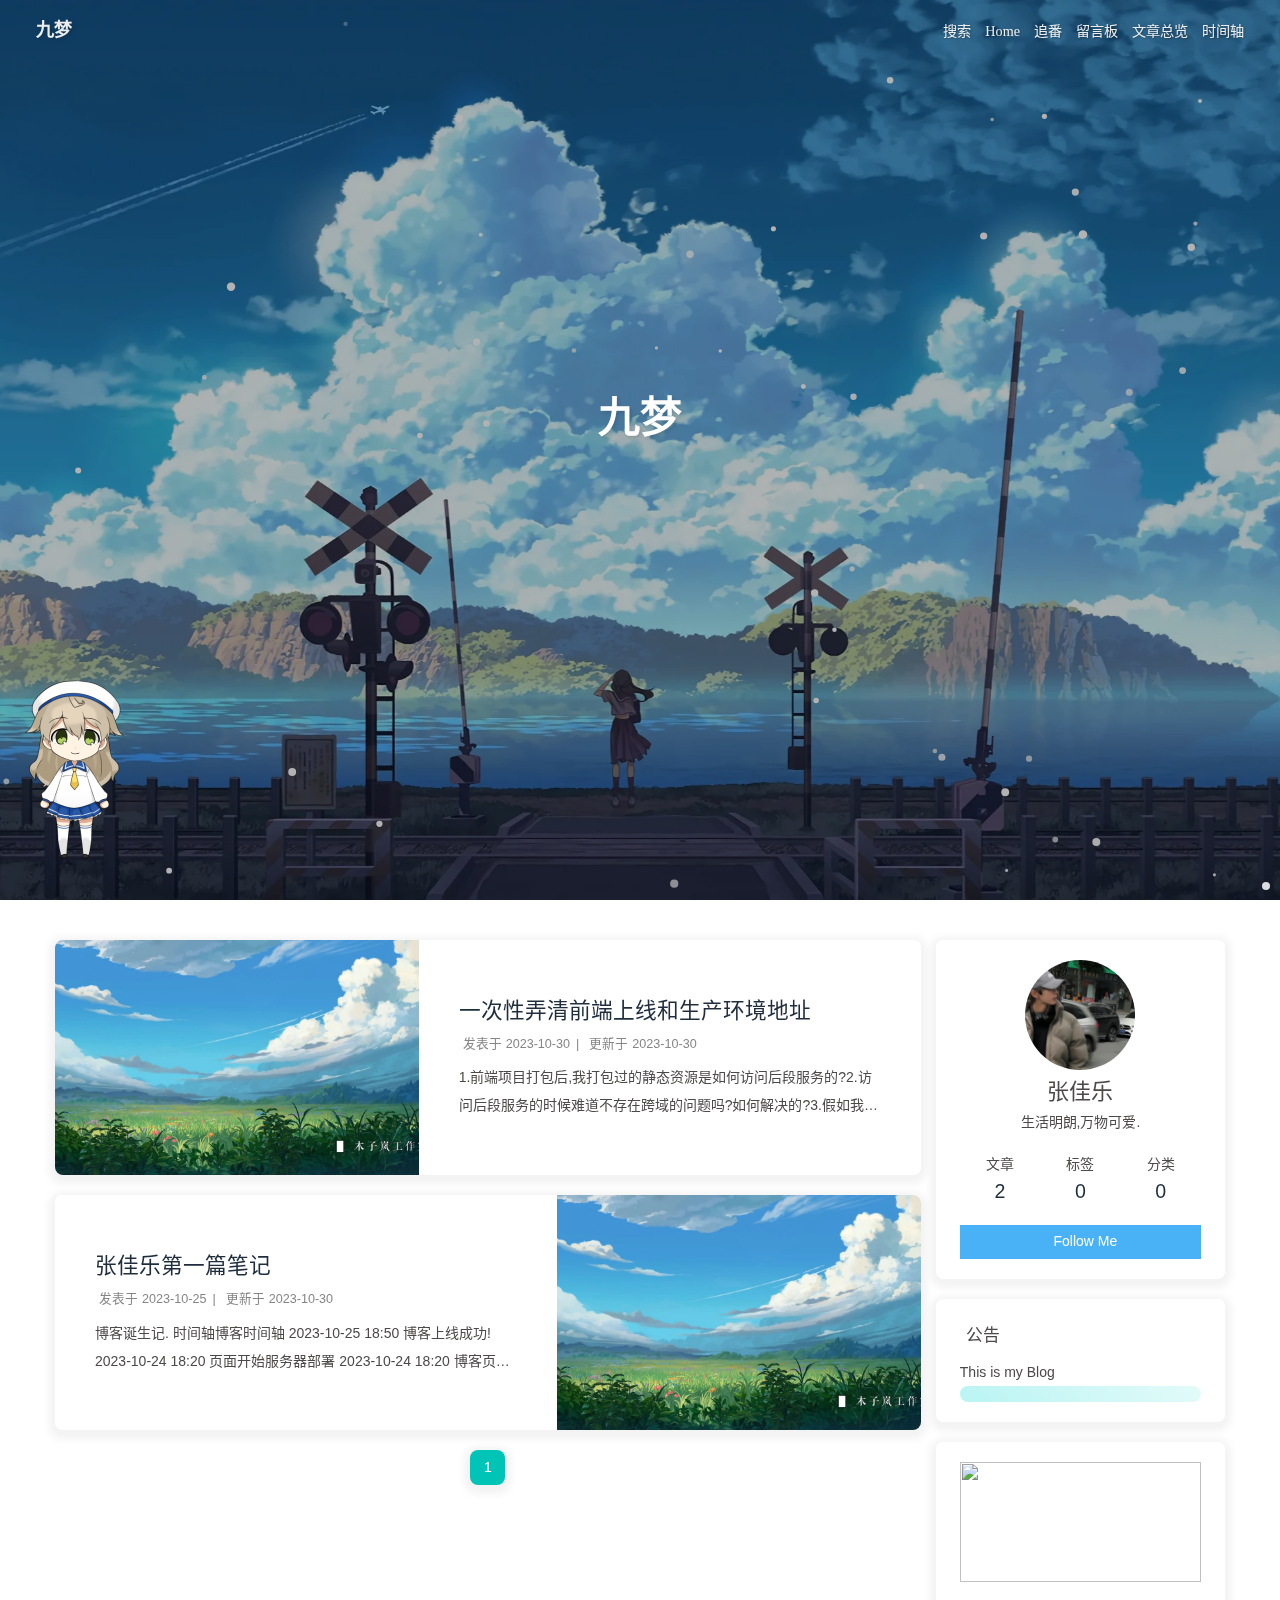
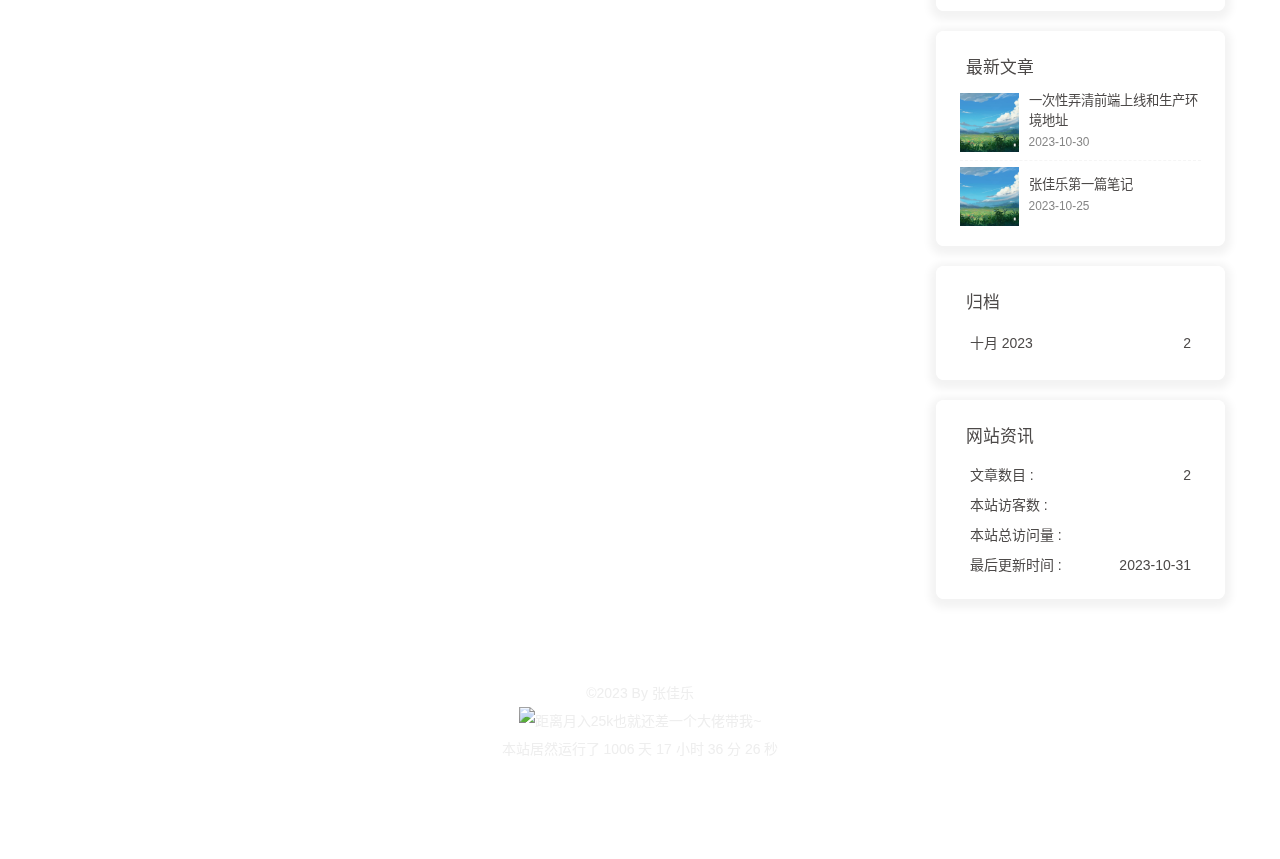
==== index.html @ e3067794 "Site updated: 2023-10-31 16:36:00" ====
<!DOCTYPE html><html lang="zh-CN" data-theme="light"><head><meta charset="UTF-8"><meta http-equiv="X-UA-Compatible" content="IE=edge"><meta name="viewport" content="width=device-width, initial-scale=1.0,viewport-fit=cover"><title>九梦 - 生活明朗 万物可爱</title><meta name="author" content="张佳乐,anzhiy-c@qq.com"><meta name="copyright" content="张佳乐"><meta name="format-detection" content="telephone=no"><meta name="theme-color" content="#ffffff"><meta name="description" content="生活明朗,万物可爱.">
<meta property="og:type" content="website">
<meta property="og:title" content="九梦">
<meta property="og:url" content="https://gitee.com/zhangjiale20/zhangjiale/index.html">
<meta property="og:site_name" content="九梦">
<meta property="og:description" content="生活明朗,万物可爱.">
<meta property="og:locale" content="zh_CN">
<meta property="og:image" content="https://gitee.com/zhangjiale20/zhangjiale/img/logo.jpg">
<meta property="article:author" content="张佳乐">
<meta property="article:tag" content="九梦,九梦的博客,博客,九梦博客,张佳乐,Blog,anzhiyu,九梦&#96;Blog,hexo,ANZHIYU, HEXO anzhiyu,Blog,anzhiyu&#96;Blog,💖,九,九梦,梦,In九梦,Go九梦,anzhiy">
<meta name="twitter:card" content="summary">
<meta name="twitter:image" content="https://gitee.com/zhangjiale20/zhangjiale/img/logo.jpg"><link rel="shortcut icon" href="/img/favicon.png"><link rel="canonical" href="https://gitee.com/zhangjiale20/zhangjiale/index.html"><link rel="preconnect" href="//cdn.jsdelivr.net"/><link rel="preconnect" href="//busuanzi.ibruce.info"/><link rel="stylesheet" href="/css/index.css"><link rel="stylesheet" href="https://cdn.jsdelivr.net/npm/@fortawesome/fontawesome-free/css/all.min.css" media="print" onload="this.media='all'"><link rel="stylesheet" href="https://cdn.jsdelivr.net/npm/@fancyapps/ui/dist/fancybox/fancybox.min.css" media="print" onload="this.media='all'"><script>const GLOBAL_CONFIG = {
  root: '/',
  algolia: undefined,
  localSearch: {"path":"/search.xml","preload":false,"top_n_per_article":1,"unescape":false,"languages":{"hits_empty":"找不到您查询的内容：${query}","hits_stats":"共找到 ${hits} 篇文章"}},
  translate: undefined,
  noticeOutdate: undefined,
  highlight: {"plugin":"highlighjs","highlightCopy":true,"highlightLang":true,"highlightHeightLimit":false},
  copy: {
    success: '复制成功',
    error: '复制错误',
    noSupport: '浏览器不支持'
  },
  relativeDate: {
    homepage: true,
    post: true
  },
  runtime: '',
  dateSuffix: {
    just: '刚刚',
    min: '分钟前',
    hour: '小时前',
    day: '天前',
    month: '个月前'
  },
  copyright: {"limitCount":50,"languages":{"author":"作者: 张佳乐","link":"链接: ","source":"来源: 九梦","info":"著作权归作者所有。商业转载请联系作者获得授权，非商业转载请注明出处。"}},
  lightbox: 'fancybox',
  Snackbar: undefined,
  infinitegrid: {
    js: 'https://cdn.jsdelivr.net/npm/@egjs/infinitegrid/dist/infinitegrid.min.js',
    buttonText: '加载更多'
  },
  isPhotoFigcaption: false,
  islazyload: false,
  isAnchor: false,
  percent: {
    toc: true,
    rightside: false,
  },
  autoDarkmode: false
}</script><script id="config-diff">var GLOBAL_CONFIG_SITE = {
  title: '九梦',
  isPost: false,
  isHome: true,
  isHighlightShrink: true,
  isToc: false,
  postUpdate: '2023-10-31 16:36:00'
}</script><script>(win=>{
      win.saveToLocal = {
        set: (key, value, ttl) => {
          if (ttl === 0) return
          const now = Date.now()
          const expiry = now + ttl * 86400000
          const item = {
            value,
            expiry
          }
          localStorage.setItem(key, JSON.stringify(item))
        },
      
        get: key => {
          const itemStr = localStorage.getItem(key)
      
          if (!itemStr) {
            return undefined
          }
          const item = JSON.parse(itemStr)
          const now = Date.now()
      
          if (now > item.expiry) {
            localStorage.removeItem(key)
            return undefined
          }
          return item.value
        }
      }
    
      win.getScript = (url, attr = {}) => new Promise((resolve, reject) => {
        const script = document.createElement('script')
        script.src = url
        script.async = true
        script.onerror = reject
        script.onload = script.onreadystatechange = function() {
          const loadState = this.readyState
          if (loadState && loadState !== 'loaded' && loadState !== 'complete') return
          script.onload = script.onreadystatechange = null
          resolve()
        }

        Object.keys(attr).forEach(key => {
          script.setAttribute(key, attr[key])
        })

        document.head.appendChild(script)
      })
    
      win.getCSS = (url, id = false) => new Promise((resolve, reject) => {
        const link = document.createElement('link')
        link.rel = 'stylesheet'
        link.href = url
        if (id) link.id = id
        link.onerror = reject
        link.onload = link.onreadystatechange = function() {
          const loadState = this.readyState
          if (loadState && loadState !== 'loaded' && loadState !== 'complete') return
          link.onload = link.onreadystatechange = null
          resolve()
        }
        document.head.appendChild(link)
      })
    
      win.activateDarkMode = () => {
        document.documentElement.setAttribute('data-theme', 'dark')
        if (document.querySelector('meta[name="theme-color"]') !== null) {
          document.querySelector('meta[name="theme-color"]').setAttribute('content', '#0d0d0d')
        }
      }
      win.activateLightMode = () => {
        document.documentElement.setAttribute('data-theme', 'light')
        if (document.querySelector('meta[name="theme-color"]') !== null) {
          document.querySelector('meta[name="theme-color"]').setAttribute('content', '#ffffff')
        }
      }
      const t = saveToLocal.get('theme')
    
        if (t === 'dark') activateDarkMode()
        else if (t === 'light') activateLightMode()
      
      const asideStatus = saveToLocal.get('aside-status')
      if (asideStatus !== undefined) {
        if (asideStatus === 'hide') {
          document.documentElement.classList.add('hide-aside')
        } else {
          document.documentElement.classList.remove('hide-aside')
        }
      }
    
      const detectApple = () => {
        if(/iPad|iPhone|iPod|Macintosh/.test(navigator.userAgent)){
          document.documentElement.classList.add('apple')
        }
      }
      detectApple()
    })(window)</script><link rel="stylesheet" href="/css/custom.css" media="defer" onload="this.media='all'"><span id="fps"></span><script type="text/javascript" src="https://unpkg.zhimg.com/jquery@latest/dist/jquery.min.js"></script><!-- hexo injector head_end start --><link rel="stylesheet" href="https://cdn.cbd.int/hexo-butterfly-clock-anzhiyu@1.1.6/lib/clock.min.css" /><link rel="stylesheet" href="https://npm.elemecdn.com/anzhiyu-blog@2.0.4/css/runtime/runtime.min.css" media="print" onload="this.media='all'"><link rel="stylesheet" href="https://cdn.cbd.int/hexo-butterfly-swiper-anzhiyu@1.0.4/lib/swiper.min.css" media="print" onload="this.media='all'"><link rel="stylesheet" href="https://cdn.cbd.int/hexo-butterfly-swiper-anzhiyu@1.0.4/lib/swiperstyle.css" media="print" onload="this.media='all'"><link rel="stylesheet" href="https://cdn.cbd.int/hexo-butterfly-wowjs/lib/animate.min.css" media="print" onload="this.media='screen'"><!-- hexo injector head_end end --><meta name="generator" content="Hexo 6.3.0"><link rel="alternate" href="/atom.xml" title="九梦" type="application/atom+xml">
</head><body><div id="web_bg"></div><div id="sidebar"><div id="menu-mask"></div><div id="sidebar-menus"><div class="avatar-img is-center"><img src="/img/logo.jpg" onerror="onerror=null;src='/img/friend_404.gif'" alt="avatar"/></div><div class="sidebar-site-data site-data is-center"><a href="/archives/"><div class="headline">文章</div><div class="length-num">2</div></a><a href="/tags/"><div class="headline">标签</div><div class="length-num">0</div></a><a href="/categories/"><div class="headline">分类</div><div class="length-num">0</div></a></div><hr class="custom-hr"/><div class="menus_items"><div class="menus_item"><a class="site-page" href="/"><i class="fa-fw fas fa-home"></i><span> Home</span></a></div><div class="menus_item"><a class="site-page" href="/bangumis/index.html"><i class="fa-fw fas fa-home"></i><span> 追番</span></a></div><div class="menus_item"><a class="site-page" href="/comments/"><i class="fa-fw fas fa-envelope"></i><span> 留言板</span></a></div><div class="menus_item"><a class="site-page" href="/archives/"><i class="fa-fw fas fa-archive"></i><span> 文章总览</span></a></div><div class="menus_item"><a class="site-page" href="/archives/"><i class="fa-fw fas fa-archive"></i><span> 时间轴</span></a></div></div></div></div><div class="page" id="body-wrap"><header class="full_page" id="page-header"><nav id="nav"><span id="blog-info"><a href="/" title="九梦"><span class="site-name">九梦</span></a></span><div id="menus"><div id="search-button"><a class="site-page social-icon search" href="javascript:void(0);"><i class="fas fa-search fa-fw"></i><span> 搜索</span></a></div><div class="menus_items"><div class="menus_item"><a class="site-page" href="/"><i class="fa-fw fas fa-home"></i><span> Home</span></a></div><div class="menus_item"><a class="site-page" href="/bangumis/index.html"><i class="fa-fw fas fa-home"></i><span> 追番</span></a></div><div class="menus_item"><a class="site-page" href="/comments/"><i class="fa-fw fas fa-envelope"></i><span> 留言板</span></a></div><div class="menus_item"><a class="site-page" href="/archives/"><i class="fa-fw fas fa-archive"></i><span> 文章总览</span></a></div><div class="menus_item"><a class="site-page" href="/archives/"><i class="fa-fw fas fa-archive"></i><span> 时间轴</span></a></div></div><div id="toggle-menu"><a class="site-page" href="javascript:void(0);"><i class="fas fa-bars fa-fw"></i></a></div></div></nav><div id="site-info"><h1 id="site-title">九梦</h1><div id="site-subtitle"><span id="subtitle"></span></div></div><div id="scroll-down"><i class="fas fa-angle-down scroll-down-effects"></i></div></header><main class="layout" id="content-inner"><div class="recent-posts" id="recent-posts"><div class="recent-post-item"><div class="post_cover left"><a href="/posts/undefined.html" title="一次性弄清前端上线和生产环境地址"><img class="post-bg" src="/img/default_cover_199.png" onerror="this.onerror=null;this.src='/img/404.jpg'" alt="一次性弄清前端上线和生产环境地址"></a></div><div class="recent-post-info"><a class="article-title" href="/posts/undefined.html" title="一次性弄清前端上线和生产环境地址">一次性弄清前端上线和生产环境地址</a><div class="article-meta-wrap"><span class="post-meta-date"><i class="far fa-calendar-alt"></i><span class="article-meta-label">发表于</span><time class="post-meta-date-created" datetime="2023-10-30T02:13:28.000Z" title="发表于 2023-10-30 10:13:28">2023-10-30</time><span class="article-meta-separator">|</span><i class="fas fa-history"></i><span class="article-meta-label">更新于</span><time class="post-meta-date-updated" datetime="2023-10-30T02:26:37.174Z" title="更新于 2023-10-30 10:26:37">2023-10-30</time></span></div><div class="content">1.前端项目打包后,我打包过的静态资源是如何访问后段服务的?2.访问后段服务的时候难道不存在跨域的问题吗?如何解决的?3.假如我想最近简单修改部署后的目录该如何做?

💡Tips:不知道小伙伴在前端开发的时候有没有这样的困惑
前端项目打包后，我打包过的静态资源是如何访问后端服务的？访问后端服务的时候难道不存在跨域的问题吗？如何解决的？假如我想自己简单修改下部署后的目录该如何去做？
🥲其实不仅仅是你会有这样的疑惑，包括我在内刚接触前端的时候，由于没有后端的开发经验也会被这些问题所困扰，但是今天我们将一次性弄清楚这个问题，让我们前端的知识体系由点成线，由线成面~
一.明确问题我们知道，我们平时在开发的时候一般都是使用proxy进行代理的，它的原理是：浏览器会先去访问本地的node服务器，然后node服务器再去代理到你要访问的后端api接口，但是我们可能平时没有node服务器的概念，因为node服务器在webpack中，我们一般是通过下面这种方式来设置
但是我们的项目上线后这种方式就不能用了，（因为Node是我们本地开发的环境，并没有办法在线上使用。）其实，我们一般会通过后端的Nginx ...</div></div></div><div class="recent-post-item"><div class="post_cover right"><a href="/posts/31ea.html" title="张佳乐第一篇笔记"><img class="post-bg" src="/img/default_cover_199.png" onerror="this.onerror=null;this.src='/img/404.jpg'" alt="张佳乐第一篇笔记"></a></div><div class="recent-post-info"><a class="article-title" href="/posts/31ea.html" title="张佳乐第一篇笔记">张佳乐第一篇笔记</a><div class="article-meta-wrap"><span class="post-meta-date"><i class="far fa-calendar-alt"></i><span class="article-meta-label">发表于</span><time class="post-meta-date-created" datetime="2023-10-25T03:06:16.000Z" title="发表于 2023-10-25 11:06:16">2023-10-25</time><span class="article-meta-separator">|</span><i class="fas fa-history"></i><span class="article-meta-label">更新于</span><time class="post-meta-date-updated" datetime="2023-10-30T02:13:50.581Z" title="更新于 2023-10-30 10:13:50">2023-10-30</time></span></div><div class="content">博客诞生记.

时间轴博客时间轴
2023-10-25 18:50
博客上线成功!
2023-10-24 18:20

页面开始服务器部署
2023-10-24 18:20
博客页面开始搭建


在线图片
</div></div></div><nav id="pagination"><div class="pagination"><span class="page-number current">1</span></div></nav></div><div class="aside-content" id="aside-content"><div class="card-widget card-info"><div class="is-center"><div class="avatar-img"><img src="/img/logo.jpg" onerror="this.onerror=null;this.src='/img/friend_404.gif'" alt="avatar"/></div><div class="author-info__name">张佳乐</div><div class="author-info__description">生活明朗,万物可爱.</div></div><div class="card-info-data site-data is-center"><a href="/archives/"><div class="headline">文章</div><div class="length-num">2</div></a><a href="/tags/"><div class="headline">标签</div><div class="length-num">0</div></a><a href="/categories/"><div class="headline">分类</div><div class="length-num">0</div></a></div><a id="card-info-btn" target="_blank" rel="noopener" href="https://github.com/xxxxxx"><i class="fab fa-github"></i><span>Follow Me</span></a></div><div class="card-widget card-announcement"><div class="item-headline"><i class="fas fa-bullhorn fa-shake"></i><span>公告</span></div><div class="announcement_content">This is my Blog</div><div id="welcome-info"></div></div><div class="sticky_layout"><div class="card-widget card-recent-post"><div class="item-headline"><i class="fas fa-history"></i><span>最新文章</span></div><div class="aside-list"><div class="aside-list-item"><a class="thumbnail" href="/posts/undefined.html" title="一次性弄清前端上线和生产环境地址"><img src="/img/default_cover_199.png" onerror="this.onerror=null;this.src='/img/404.jpg'" alt="一次性弄清前端上线和生产环境地址"/></a><div class="content"><a class="title" href="/posts/undefined.html" title="一次性弄清前端上线和生产环境地址">一次性弄清前端上线和生产环境地址</a><time datetime="2023-10-30T02:13:28.000Z" title="发表于 2023-10-30 10:13:28">2023-10-30</time></div></div><div class="aside-list-item"><a class="thumbnail" href="/posts/31ea.html" title="张佳乐第一篇笔记"><img src="/img/default_cover_199.png" onerror="this.onerror=null;this.src='/img/404.jpg'" alt="张佳乐第一篇笔记"/></a><div class="content"><a class="title" href="/posts/31ea.html" title="张佳乐第一篇笔记">张佳乐第一篇笔记</a><time datetime="2023-10-25T03:06:16.000Z" title="发表于 2023-10-25 11:06:16">2023-10-25</time></div></div></div></div><div class="card-widget card-archives"><div class="item-headline"><i class="fas fa-archive"></i><span>归档</span></div><ul class="card-archive-list"><li class="card-archive-list-item"><a class="card-archive-list-link" href="/archives/2023/10/"><span class="card-archive-list-date">十月 2023</span><span class="card-archive-list-count">2</span></a></li></ul></div><div class="card-widget card-webinfo"><div class="item-headline"><i class="fas fa-chart-line"></i><span>网站资讯</span></div><div class="webinfo"><div class="webinfo-item"><div class="item-name">文章数目 :</div><div class="item-count">2</div></div><div class="webinfo-item"><div class="item-name">本站访客数 :</div><div class="item-count" id="busuanzi_value_site_uv"><i class="fa-solid fa-spinner fa-spin"></i></div></div><div class="webinfo-item"><div class="item-name">本站总访问量 :</div><div class="item-count" id="busuanzi_value_site_pv"><i class="fa-solid fa-spinner fa-spin"></i></div></div><div class="webinfo-item"><div class="item-name">最后更新时间 :</div><div class="item-count" id="last-push-date" data-lastPushDate="2023-10-31T08:36:00.070Z"><i class="fa-solid fa-spinner fa-spin"></i></div></div></div></div></div></div></main><footer id="footer"><div id="footer-wrap"><div class="copyright">&copy;2023 By 张佳乐</div></div></footer></div><div id="rightside"><div id="rightside-config-hide"><button id="darkmode" type="button" title="浅色和深色模式转换"><i class="fas fa-adjust"></i></button><button id="hide-aside-btn" type="button" title="单栏和双栏切换"><i class="fas fa-arrows-alt-h"></i></button></div><div id="rightside-config-show"><button id="rightside-config" type="button" title="设置"><i class="fas fa-cog fa-spin"></i></button><button id="go-up" type="button" title="回到顶部"><span class="scroll-percent"></span><i class="fas fa-arrow-up"></i></button></div></div><div><script src="/js/utils.js"></script><script src="/js/main.js"></script><script src="https://cdn.jsdelivr.net/npm/@fancyapps/ui/dist/fancybox/fancybox.umd.min.js"></script><div class="js-pjax"><script>window.typedJSFn = {
  init: (str) => {
    window.typed = new Typed('#subtitle', Object.assign({
      strings: str,
      startDelay: 300,
      typeSpeed: 150,
      loop: true,
      backSpeed: 50,
    }, null))
  },
  run: (subtitleType) => {
    if (true) {
      if (typeof Typed === 'function') {
        subtitleType()
      } else {
        getScript('https://cdn.jsdelivr.net/npm/typed.js/dist/typed.umd.min.js').then(subtitleType)
      }
    } else {
      subtitleType()
    }
  }
}
</script><script>function subtitleType () {
  if (true) {
    typedJSFn.init(["Welcome to Fomalhaut🥝のTiny Home!🤣🤣🤣","Hope you have a nice day!🍭🍭🍭"])
  } else {
    document.getElementById("subtitle").textContent = "Welcome to Fomalhaut🥝のTiny Home!🤣🤣🤣"
  }
}
typedJSFn.run(subtitleType)</script></div><script async src="/js/console.js"></script><script data-pjax src="//npm.elemecdn.com/pace-js@1.2.4/pace.min.js"></script><div class="aplayer no-destroy" data-id="8152976493" data-server="netease" data-type="playlist"   data-order="list" data-fixed="true" data-preload="auto" data-autoplay="false" data-mutex="true" ></div><canvas id="snow"></canvas><script async src="/js/snow.js"></script><script async src="/js/fps.js"></script><script src="https://cdn.staticfile.org/jquery/3.6.3/jquery.min.js"></script><script async data-pjax src="/js/txmap.js"></script><script id="click-heart" src="https://cdn.jsdelivr.net/npm/butterfly-extsrc/dist/click-heart.min.js" async="async" mobile="false"></script><link rel="stylesheet" href="https://cdn.jsdelivr.net/npm/aplayer/dist/APlayer.min.css" media="print" onload="this.media='all'"><script src="https://cdn.jsdelivr.net/npm/aplayer/dist/APlayer.min.js"></script><script src="https://cdn.jsdelivr.net/npm/butterfly-extsrc/metingjs/dist/Meting.min.js"></script><script src="https://cdn.jsdelivr.net/npm/pjax/pjax.min.js"></script><script>let pjaxSelectors = ["head > title","#config-diff","#body-wrap","#rightside-config-hide","#rightside-config-show",".js-pjax"]

var pjax = new Pjax({
  elements: 'a:not([target="_blank"])',
  selectors: pjaxSelectors,
  cacheBust: false,
  analytics: false,
  scrollRestoration: false
})

document.addEventListener('pjax:send', function () {

  // removeEventListener
  btf.removeGlobalFnEvent('pjax')
  btf.removeGlobalFnEvent('themeChange')

  document.getElementById('rightside').classList.remove('rightside-show')
  
  if (window.aplayers) {
    for (let i = 0; i < window.aplayers.length; i++) {
      if (!window.aplayers[i].options.fixed) {
        window.aplayers[i].destroy()
      }
    }
  }

  typeof typed === 'object' && typed.destroy()

  //reset readmode
  const $bodyClassList = document.body.classList
  $bodyClassList.contains('read-mode') && $bodyClassList.remove('read-mode')

  typeof disqusjs === 'object' && disqusjs.destroy()
})

document.addEventListener('pjax:complete', function () {
  window.refreshFn()

  document.querySelectorAll('script[data-pjax]').forEach(item => {
    const newScript = document.createElement('script')
    const content = item.text || item.textContent || item.innerHTML || ""
    Array.from(item.attributes).forEach(attr => newScript.setAttribute(attr.name, attr.value))
    newScript.appendChild(document.createTextNode(content))
    item.parentNode.replaceChild(newScript, item)
  })

  GLOBAL_CONFIG.islazyload && window.lazyLoadInstance.update()

  typeof panguInit === 'function' && panguInit()

  // google analytics
  typeof gtag === 'function' && gtag('config', '', {'page_path': window.location.pathname});

  // baidu analytics
  typeof _hmt === 'object' && _hmt.push(['_trackPageview',window.location.pathname]);

  typeof loadMeting === 'function' && document.getElementsByClassName('aplayer').length && loadMeting()

  // prismjs
  typeof Prism === 'object' && Prism.highlightAll()
})

document.addEventListener('pjax:error', e => {
  if (e.request.status === 404) {
    pjax.loadUrl('/404.html')
  }
})</script><script async data-pjax src="//busuanzi.ibruce.info/busuanzi/2.3/busuanzi.pure.mini.js"></script><div id="local-search"><div class="search-dialog"><nav class="search-nav"><span class="search-dialog-title">搜索</span><span id="loading-status"></span><button class="search-close-button"><i class="fas fa-times"></i></button></nav><div class="is-center" id="loading-database"><i class="fas fa-spinner fa-pulse"></i><span>  数据库加载中</span></div><div class="search-wrap"><div id="local-search-input"><div class="local-search-box"><input class="local-search-box--input" placeholder="搜索文章" type="text"/></div></div><hr/><div id="local-search-results"></div><div id="local-search-stats-wrap"></div></div></div><div id="search-mask"></div><script src="/js/search/local-search.js"></script></div></div><!-- hexo injector body_end start --><script data-pjax>
  function butterfly_clock_anzhiyu_injector_config(){
    var parent_div_git = document.getElementsByClassName('sticky_layout')[0];
    var item_html = '<div class="card-widget card-clock"><div class="card-glass"><div class="card-background"><div class="card-content"><div id="hexo_electric_clock"><img class="entered loading" id="card-clock-loading" src="https://cdn.cbd.int/hexo-butterfly-clock-anzhiyu@1.1.6/lib/loading.gif" style="height: 120px; width: 100%;" data-ll-status="loading"/></div></div></div></div></div>';
    console.log('已挂载butterfly_clock_anzhiyu')
    if(parent_div_git) {
      parent_div_git.insertAdjacentHTML("afterbegin",item_html)
    }
  }
  var elist = 'null'.split(',');
  var cpage = location.pathname;
  var epage = 'all';
  var qweather_key = 'b16a1fa0e63c46a4b8f28abfb06ae3fe';
  var gaud_map_key = 'e2b04289e870b005374ee030148d64fd&s=rsv3';
  var baidu_ak_key = 'undefined';
  var flag = 0;
  var clock_rectangle = '116.405285,39.904989';
  var clock_default_rectangle_enable = 'true';

  for (var i=0;i<elist.length;i++){
    if (cpage.includes(elist[i])){
      flag++;
    }
  }

  if ((epage ==='all')&&(flag == 0)){
    butterfly_clock_anzhiyu_injector_config();
  }
  else if (epage === cpage){
    butterfly_clock_anzhiyu_injector_config();
  }
  </script><script src="https://widget.qweather.net/simple/static/js/he-simple-common.js?v=2.0"></script><script data-pjax src="https://cdn.cbd.int/hexo-butterfly-clock-anzhiyu@1.1.6/lib/clock.min.js"></script><script data-pjax>
  function butterfly_footer_beautify_injector_config(){
    var parent_div_git = document.getElementById('footer-wrap');
    var item_html = '<div id="workboard"></div><p id="ghbdages"><a class="github-badge" target="_blank" href="https://hexo.io/" style="margin-inline:5px" data-title="博客框架为Hexo_v5.4.0" title=""><img src="https://img.shields.io/badge/Frame-Hexo-blue?style=flat&amp;logo=hexo" alt=""/></a><a class="github-badge" target="_blank" href="https://butterfly.js.org/" style="margin-inline:5px" data-title="主题版本Butterfly_v4.2.2" title=""><img src="https://img.shields.io/badge/Theme-Butterfly-6513df?style=flat&amp;logo=bitdefender" alt=""/></a><a class="github-badge" target="_blank" href="https://www.jsdelivr.com/" style="margin-inline:5px" data-title="本站使用JsDelivr为静态资源提供CDN加速" title=""><img src="https://img.shields.io/badge/CDN-jsDelivr-orange?style=flat&amp;logo=jsDelivr" alt=""/></a><a class="github-badge" target="_blank" href="https://beian.miit.gov.cn/#/Integrated/index" style="margin-inline:5px" data-title="本站已在湘进行备案" title=""><img src="https://img.shields.io/badge/湘ICP备-2022004213号-e1d492?style=flat&amp;logo=[data-uri]" alt=""/></a><a class="github-badge" target="_blank" href="https://github.com/" style="margin-inline:5px" data-title="本站项目由Github托管" title=""><img src="https://img.shields.io/badge/Source-Github-d021d6?style=flat&amp;logo=GitHub" alt=""/></a><a class="github-badge" target="_blank" href="http://creativecommons.org/licenses/by-nc-sa/4.0/" style="margin-inline:5px" data-title="本站采用知识共享署名-非商业性使用-相同方式共享4.0国际许可协议进行许可" title=""><img src="https://img.shields.io/badge/Copyright-BY--NC--SA%204.0-d42328?style=flat&amp;logo=Claris" alt=""/></a></p>';
    console.log('已挂载butterfly_footer_beautify')
    parent_div_git.insertAdjacentHTML("beforeend",item_html)
    }
  var elist = 'null'.split(',');
  var cpage = location.pathname;
  var epage = 'all';
  var flag = 0;

  for (var i=0;i<elist.length;i++){
    if (cpage.includes(elist[i])){
      flag++;
    }
  }

  if ((epage ==='all')&&(flag == 0)){
    butterfly_footer_beautify_injector_config();
  }
  else if (epage === cpage){
    butterfly_footer_beautify_injector_config();
  }
  </script><script async src="/js/runtime.js"></script><script data-pjax>
  function butterfly_swiper_injector_config(){
    var parent_div_git = document.getElementById('recent-posts');
    var item_html = '<div class="recent-post-item swiper_container_card" style="height: auto;width: 100%"><div id="random"><div id="random-banner"><canvas id="peoplecanvas"></canvas></div><a id="random-hover" style="width:100%;height:auto;" href="javascript:toRandomPost()" rel="external nofollow noreferrer" one-link-mark="yes"><i class="fa fa-paper-plane" style="margin-left:10px"></i><div style="margin-left:10px">随便逛逛<i class="fa-solid fa-arrow-right" style="margin-left:10px"></i></div></a></div><div class="blog-slider swiper-container-fade swiper-container-horizontal" id="swiper_container"><div class="blog-slider__wrp swiper-wrapper" style="transition-duration: 0ms;"><div class="blog-slider__item swiper-slide" style="width: 750px; opacity: 1; transform: translate3d(0px, 0px, 0px); transition-duration: 0ms;"><a class="blog-slider__img" onclick="pjax.loadUrl(&quot;posts/undefined.html&quot;);" href="javascript:void(0);" alt=""><img width="48" height="48" src="/img/default_cover_199.png" alt="" onerror="this.src=https://cdn.cbd.int/akilar-candyassets/image/loading.gif; this.onerror = null;"/></a><div class="blog-slider__content"><span class="blog-slider__code">2023-10-30</span><a class="blog-slider__title" onclick="pjax.loadUrl(&quot;posts/undefined.html&quot;);" href="javascript:void(0);" alt="">一次性弄清前端上线和生产环境地址</a><div class="blog-slider__text">再怎么看我也不知道怎么描述它的啦！</div><a class="blog-slider__button" onclick="pjax.loadUrl(&quot;posts/undefined.html&quot;);" href="javascript:void(0);" alt="">详情       </a></div></div><div class="blog-slider__item swiper-slide" style="width: 750px; opacity: 1; transform: translate3d(0px, 0px, 0px); transition-duration: 0ms;"><a class="blog-slider__img" onclick="pjax.loadUrl(&quot;posts/31ea.html&quot;);" href="javascript:void(0);" alt=""><img width="48" height="48" src="/img/default_cover_199.png" alt="" onerror="this.src=https://cdn.cbd.int/akilar-candyassets/image/loading.gif; this.onerror = null;"/></a><div class="blog-slider__content"><span class="blog-slider__code">2023-10-25</span><a class="blog-slider__title" onclick="pjax.loadUrl(&quot;posts/31ea.html&quot;);" href="javascript:void(0);" alt="">张佳乐第一篇笔记</a><div class="blog-slider__text">再怎么看我也不知道怎么描述它的啦！</div><a class="blog-slider__button" onclick="pjax.loadUrl(&quot;posts/31ea.html&quot;);" href="javascript:void(0);" alt="">详情       </a></div></div></div><div class="blog-slider__pagination swiper-pagination-clickable swiper-pagination-bullets"></div></div></div>';
    console.log('已挂载butterfly_swiper')
    parent_div_git.insertAdjacentHTML("afterbegin",item_html)
    }
  var elist = 'undefined'.split(',');
  var cpage = location.pathname;
  var epage = '/';
  var flag = 0;

  for (var i=0;i<elist.length;i++){
    if (cpage.includes(elist[i])){
      flag++;
    }
  }

  if ((epage ==='all')&&(flag == 0)){
    butterfly_swiper_injector_config();
  }
  else if (epage === cpage){
    butterfly_swiper_injector_config();
  }
  </script><script defer src="https://npm.elemecdn.com/anzhiyu-blog@1.1.6/js/swiper.min.js"></script><script defer data-pjax src="https://cdn.cbd.int/hexo-butterfly-swiper-anzhiyu@1.0.4/lib/swiper_init.js"></script><script data-pjax src="https://lf26-cdn-tos.bytecdntp.com/cdn/expire-1-M/gsap/3.9.1/gsap.min.js"></script><script defer src="https://npm.elemecdn.com/hexo-butterfly-swiper-anzhiyu@1.0.4/lib/people.min.js"></script><script async src="/anzhiyu/random.js"></script><div class="js-pjax"><script async="async">var arr = document.getElementsByClassName('recent-post-item');
for(var i = 0;i<arr.length;i++){
    arr[i].classList.add('wow');
    arr[i].classList.add('animate__zoomIn');
    arr[i].setAttribute('data-wow-duration', '1.5s');
    arr[i].setAttribute('data-wow-delay', '200ms');
    arr[i].setAttribute('data-wow-offset', '30');
    arr[i].setAttribute('data-wow-iteration', '1');
  }</script><script async="async">var arr = document.getElementsByClassName('card-widget');
for(var i = 0;i<arr.length;i++){
    arr[i].classList.add('wow');
    arr[i].classList.add('animate__zoomIn');
    arr[i].setAttribute('data-wow-duration', '');
    arr[i].setAttribute('data-wow-delay', '200ms');
    arr[i].setAttribute('data-wow-offset', '');
    arr[i].setAttribute('data-wow-iteration', '');
  }</script><script async="async">var arr = document.getElementsByClassName('flink-list-card');
for(var i = 0;i<arr.length;i++){
    arr[i].classList.add('wow');
    arr[i].classList.add('animate__flipInY');
    arr[i].setAttribute('data-wow-duration', '3s');
    arr[i].setAttribute('data-wow-delay', '');
    arr[i].setAttribute('data-wow-offset', '');
    arr[i].setAttribute('data-wow-iteration', '');
  }</script><script async="async">var arr = document.getElementsByClassName('flink-list-card');
for(var i = 0;i<arr.length;i++){
    arr[i].classList.add('wow');
    arr[i].classList.add('animate__animated');
    arr[i].setAttribute('data-wow-duration', '3s');
    arr[i].setAttribute('data-wow-delay', '');
    arr[i].setAttribute('data-wow-offset', '');
    arr[i].setAttribute('data-wow-iteration', '');
  }</script><script async="async">var arr = document.getElementsByClassName('article-sort-item');
for(var i = 0;i<arr.length;i++){
    arr[i].classList.add('wow');
    arr[i].classList.add('animate__slideInRight');
    arr[i].setAttribute('data-wow-duration', '1.5s');
    arr[i].setAttribute('data-wow-delay', '');
    arr[i].setAttribute('data-wow-offset', '');
    arr[i].setAttribute('data-wow-iteration', '');
  }</script><script async="async">var arr = document.getElementsByClassName('site-card');
for(var i = 0;i<arr.length;i++){
    arr[i].classList.add('wow');
    arr[i].classList.add('animate__flipInY');
    arr[i].setAttribute('data-wow-duration', '3s');
    arr[i].setAttribute('data-wow-delay', '');
    arr[i].setAttribute('data-wow-offset', '');
    arr[i].setAttribute('data-wow-iteration', '');
  }</script><script async="async">var arr = document.getElementsByClassName('site-card');
for(var i = 0;i<arr.length;i++){
    arr[i].classList.add('wow');
    arr[i].classList.add('animate__animated');
    arr[i].setAttribute('data-wow-duration', '3s');
    arr[i].setAttribute('data-wow-delay', '');
    arr[i].setAttribute('data-wow-offset', '');
    arr[i].setAttribute('data-wow-iteration', '');
  }</script></div><script defer src="https://cdn.cbd.int/hexo-butterfly-wowjs/lib/wow.min.js"></script><script defer src="https://cdn.cbd.int/hexo-butterfly-wowjs/lib/wow_init.js"></script><!-- hexo injector body_end end --><script src="/live2dw/lib/L2Dwidget.min.js?094cbace49a39548bed64abff5988b05"></script><script>L2Dwidget.init({"tagMode":false,"debug":false,"model":{"jsonPath":"/live2dw/assets/koharu.model.json"},"display":{"position":"left","width":150,"height":300},"mobile":{"show":false},"log":false,"pluginJsPath":"lib/","pluginModelPath":"assets/","pluginRootPath":"live2dw/"});</script></body></html>
---- css/custom.css ----
/* @font-face {
  font-family: Candyhome;
  src: url(https://npm.elemecdn.com/anzhiyu-blog@1.1.6/fonts/Candyhome.ttf);
  font-display: swap;
  font-weight: lighter;
} */
@font-face {
  font-family: ZhuZiAYuanJWD;
  src: url(https://npm.elemecdn.com/anzhiyu-blog@1.1.6/fonts/ZhuZiAWan.woff2);
  font-display: swap;
  font-weight: lighter;
}

div#menus {
  font-family: "ZhuZiAYuanJWD";
}
h1#site-title {
  font-family: ZhuZiAYuanJWD;
  font-size: 3em !important;
}
a.article-title,
a.blog-slider__title,
a.categoryBar-list-link,
h1.post-title {
  font-family: ZhuZiAYuanJWD;
}

.iconfont {
  font-family: "iconfont" !important;
  font-size: 3em;
  /* 可以定义图标大小 */
  font-style: normal;
  -webkit-font-smoothing: antialiased;
  -moz-osx-font-smoothing: grayscale;
}

/* 时间轴生肖icon */
svg.icon {
  /* 这里定义svg.icon，避免和Butterfly自带的note标签冲突 */
  width: 1em;
  height: 1em;
  /* width和height定义图标的默认宽度和高度*/
  vertical-align: -0.15em;
  fill: currentColor;
  overflow: hidden;
}

.icon-zhongbiao::before {
  color: #f7c768;
}

/* bilibli番剧插件 */
#article-container .bangumi-tab.bangumi-active {
  background: var(--anzhiyu-theme);
  color: var(--anzhiyu-ahoverbg);
  border-radius: 10px;
}
a.bangumi-tab:hover {
  text-decoration: none !important;
}
.bangumi-button:hover {
  background: var(--anzhiyu-theme) !important;
  border-radius: 10px !important;
  color: var(--anzhiyu-ahoverbg) !important;
}
a.bangumi-button.bangumi-nextpage:hover {
  text-decoration: none !important;
}
.bangumi-button {
  padding: 5px 10px !important;
}

a.bangumi-tab {
  padding: 5px 10px !important;
}
svg.icon.faa-tada {
  font-size: 1.1em;
}
.bangumi-info-item {
  border-right: 1px solid #f2b94b;
}
.bangumi-info-item span {
  color: #f2b94b;
}
.bangumi-info-item em {
  color: #f2b94b;
}

/* 解决artitalk的图标问题 */
#uploadSource > svg {
  width: 1.19em;
  height: 1.5em;
}

/*top-img黑色透明玻璃效果移除，不建议加，除非你执着于完全一图流或者背景图对比色明显 */
/* #page-header:not(.not-top-img):before {
  background-color: transparent !important;
} */

/* 首页文章卡片 */
#recent-posts > .recent-post-item {
  background: rgba(255, 255, 255, 0.9);
}

/* 首页侧栏卡片 */
#aside-content .card-widget {
  background: rgba(255, 255, 255, 0.9);
}

/* 文章页面正文背景 */
div#post {
  background: rgba(255, 255, 255, 0.9);
}

/* 分页页面 */
div#page {
  background: rgba(255, 255, 255, 0.9);
}

/* 归档页面 */
div#archive {
  background: rgba(255, 255, 255, 0.9);
}

/* 标签页面 */
div#tag {
  background: rgba(255, 255, 255, 0.9);
}

/* 分类页面 */
div#category {
  background: rgba(255, 255, 255, 0.9);
}

/*夜间模式伪类遮罩层透明*/
[data-theme="dark"] #recent-posts > .recent-post-item {
  background: #121212;
}

[data-theme="dark"] .card-widget {
  background: #121212 !important;
}

[data-theme="dark"] div#post {
  background: #121212 !important;
}

[data-theme="dark"] div#tag {
  background: #121212 !important;
}

[data-theme="dark"] div#archive {
  background: #121212 !important;
}

[data-theme="dark"] div#page {
  background: #121212 !important;
}

[data-theme="dark"] div#category {
  background: #121212 !important;
}

[data-theme="dark"] div#category {
  background: transparent !important;
}
/* 页脚透明 */
#footer {
  background: transparent !important;
}

/* 头图透明 */
#page-header {
  background: transparent !important;
}

#rightside > div > button {
  border-radius: 5px;
}

/* 滚动条 */

::-webkit-scrollbar {
  width: 10px;
  height: 10px;
}

::-webkit-scrollbar-thumb {
  background-color: #3b70fc;
  border-radius: 2em;
}

::-webkit-scrollbar-corner {
  background-color: transparent;
}

::-moz-selection {
  color: #fff;
  background-color: #3b70fc;
}

/* 音乐播放器 */

/* .aplayer .aplayer-lrc {
  display: none !important;
} */

.aplayer.aplayer-fixed.aplayer-narrow .aplayer-body {
  left: -66px !important;
  transition: all 0.3s;
  /* 默认情况下缩进左侧66px，只留一点箭头部分 */
}

.aplayer.aplayer-fixed.aplayer-narrow .aplayer-body:hover {
  left: 0 !important;
  transition: all 0.3s;
  /* 鼠标悬停是左侧缩进归零，完全显示按钮 */
}

.aplayer.aplayer-fixed {
  z-index: 999999 !important;
}

/* 评论框  */
.vwrap {
  box-shadow: 2px 2px 5px #bbb;
  background: rgba(255, 255, 255, 0.3);
  border-radius: 8px;
  padding: 30px;
  margin: 30px 0px 30px 0px;
}

/* 设置评论框 */

.vcard {
  box-shadow: 2px 2px 5px #bbb;
  background: rgba(255, 255, 255, 0.3);
  border-radius: 8px;
  padding: 30px;
  margin: 30px 0px 0px 0px;
}

/* md网站下划线 */
#article-container a:hover {
  text-decoration: none !important;
}

#article-container #hpp_talk p img {
  display: inline;
}

/* 404页面 */
#error-wrap {
  position: absolute;
  top: 40%;
  right: 0;
  left: 0;
  margin: 0 auto;
  padding: 0 1rem;
  max-width: 1000px;
  transform: translate(0, -50%);
}

#error-wrap .error-content {
  display: flex;
  flex-direction: row;
  justify-content: center;
  align-items: center;
  margin: 0 1rem;
  height: 18rem;
  border-radius: 8px;
  background: var(--card-bg);
  box-shadow: var(--card-box-shadow);
  transition: all 0.3s;
}

#error-wrap .error-content .error-img {
  box-flex: 1;
  flex: 1;
  height: 100%;
  border-top-left-radius: 8px;
  border-bottom-left-radius: 8px;
  background-color: #3b70fc;
  background-position: center;
  background-size: cover;
}

#error-wrap .error-content .error-info {
  box-flex: 1;
  flex: 1;
  padding: 0.5rem;
  text-align: center;
  font-size: 14px;
  font-family: Titillium Web, "PingFang SC", "Hiragino Sans GB", "Microsoft JhengHei", "Microsoft YaHei", sans-serif;
}
#error-wrap .error-content .error-info .error_title {
  margin-top: -4rem;
  font-size: 9em;
}
#error-wrap .error-content .error-info .error_subtitle {
  margin-top: -3.5rem;
  word-break: break-word;
  font-size: 1.6em;
}
#error-wrap .error-content .error-info a {
  display: inline-block;
  margin-top: 0.5rem;
  padding: 0.3rem 1.5rem;
  background: var(--btn-bg);
  color: var(--btn-color);
}

#body-wrap.error .aside-list {
  display: flex;
  flex-direction: row;
  flex-wrap: nowrap;
  bottom: 0px;
  position: absolute;
  padding: 1rem;
  width: 100%;
  overflow: scroll;
}

#body-wrap.error .aside-list .aside-list-group {
  display: flex;
  flex-direction: row;
  flex-wrap: nowrap;
  max-width: 1200px;
  margin: 0 auto;
}

#body-wrap.error .aside-list .aside-list-item {
  padding: 0.5rem;
}

#body-wrap.error .aside-list .aside-list-item img {
  width: 100%;
  object-fit: cover;
  border-radius: 12px;
}

#body-wrap.error .aside-list .aside-list-item .thumbnail {
  overflow: hidden;
  width: 230px;
  height: 143px;
  background: var(--anzhiyu-card-bg);
  display: flex;
}

#body-wrap.error .aside-list .aside-list-item .content .title {
  -webkit-line-clamp: 2;
  overflow: hidden;
  display: -webkit-box;
  -webkit-box-orient: vertical;
  line-height: 1.5;
  justify-content: center;
  align-items: flex-end;
  align-content: center;
  padding-top: 0.5rem;
  color: white;
}

#body-wrap.error .aside-list .aside-list-item .content time {
  display: none;
}

/* 代码框主题 */
#article-container figure.highlight {
  border-radius: 10px;
}
/* 个人信息卡片背景图 */
[data-theme="light"] #aside-content > .card-widget.card-info {
  background-image: url(https://sourcebucket.s3.ladydaily.com/img/snowflower.webp);
  background-repeat: no-repeat;
  background-attachment: inherit;
  background-size: 100%;
}
[data-theme="dark"] #aside-content > .card-widget.card-info {
  background-image: url(https://sourcebucket.s3.ladydaily.com/img/aurora.webp);
  background-repeat: no-repeat;
  background-attachment: inherit;
  background-size: 100%;
}
/* 头像呼吸灯 */
[data-theme="light"] .avatar-img {
  animation: huxi_light 4s ease-in-out infinite;
}
[data-theme="dark"] .avatar-img {
  animation: huxi_dark 4s ease-in-out infinite;
}
@keyframes huxi_light {
  0% {
    box-shadow: 0px 0px 1px 1px #e9f5fa;
  }
  50% {
    box-shadow: 0px 0px 5px 5px #e9f5fa;
  }
  100% {
    box-shadow: 0px 0px 1px 1px #e9f5fa;
  }
}
@keyframes huxi_dark {
  0% {
    box-shadow: 0px 0px 1px 1px #39c5bb;
  }
  50% {
    box-shadow: 0px 0px 5px 5px #39c5bb;
  }
  100% {
    box-shadow: 0px 0px 1px 1px #39c5bb;
  }
}


/* 波浪css */
.main-hero-waves-area {
  width: 100%;
  position: absolute;
  left: 0;
  bottom: -11px;
  z-index: 5;
}
.waves-area .waves-svg {
  width: 100%;
  height: 5rem;
}
/* Animation */

.parallax > use {
  animation: move-forever 25s cubic-bezier(0.55, 0.5, 0.45, 0.5) infinite;
}
.parallax > use:nth-child(1) {
  animation-delay: -2s;
  animation-duration: 7s;
  fill: #f7f9febd;
}
.parallax > use:nth-child(2) {
  animation-delay: -3s;
  animation-duration: 10s;
  fill: #f7f9fe82;
}
.parallax > use:nth-child(3) {
  animation-delay: -4s;
  animation-duration: 13s;
  fill: #f7f9fe36;
}
.parallax > use:nth-child(4) {
  animation-delay: -5s;
  animation-duration: 20s;
  fill: #f7f9fe;
}
/* 黑色模式背景 */
[data-theme="dark"] .parallax > use:nth-child(1) {
  animation-delay: -2s;
  animation-duration: 7s;
  fill: #18171dc8;
}
[data-theme="dark"] .parallax > use:nth-child(2) {
  animation-delay: -3s;
  animation-duration: 10s;
  fill: #18171d80;
}
[data-theme="dark"] .parallax > use:nth-child(3) {
  animation-delay: -4s;
  animation-duration: 13s;
  fill: #18171d3e;
}
[data-theme="dark"] .parallax > use:nth-child(4) {
  animation-delay: -5s;
  animation-duration: 20s;
  fill: #18171d;
}

@keyframes move-forever {
  0% {
    transform: translate3d(-90px, 0, 0);
  }
  100% {
    transform: translate3d(85px, 0, 0);
  }
}
/*Shrinking for mobile*/
@media (max-width: 768px) {
  .waves-area .waves-svg {
    height: 40px;
    min-height: 40px;
  }
}

/* 信息卡片彩带 */
.author_top:hover {
  background: url(https://tuchuang.voooe.cn/images/2023/01/02/snow.gif);
  background-size: cover;
}

.pace {
  -webkit-pointer-events: none;
  pointer-events: none;
  -webkit-user-select: none;
  -moz-user-select: none;
  user-select: none;
  z-index: 2000;
  position: fixed;
  margin: auto;
  top: 10px;
  left: 0;
  right: 0;
  height: 8px;
  border-radius: 8px;
  width: 4rem;
  background: #eaecf2;
  border: 1px #e3e8f7;
  overflow: hidden;
}

.pace-inactive .pace-progress {
  opacity: 0;
  transition: 0.3s ease-in;
}

.pace .pace-progress {
  -webkit-box-sizing: border-box;
  -moz-box-sizing: border-box;
  -ms-box-sizing: border-box;
  -o-box-sizing: border-box;
  box-sizing: border-box;
  -webkit-transform: translate3d(0, 0, 0);
  -moz-transform: translate3d(0, 0, 0);
  -ms-transform: translate3d(0, 0, 0);
  -o-transform: translate3d(0, 0, 0);
  transform: translate3d(0, 0, 0);
  max-width: 200px;
  position: absolute;
  z-index: 2000;
  display: block;
  top: 0;
  right: 100%;
  height: 100%;
  width: 100%;
  background: linear-gradient(-45deg, #ee7752, #e73c7e, #23a6d5, #23d5ab);
  animation: gradient 1.5s ease infinite;
  background-size: 200%;
}

.pace.pace-inactive {
  opacity: 0;
  transition: 0.3s;
  top: -8px;
}
@keyframes gradient {
  0% {
    background-position: 0% 50%;
  }
  50% {
    background-position: 100% 50%;
  }
  100% {
    background-position: 0% 50%;
  }
}

/* 雪花特效 */
[data-theme="light"] #snow{
  display: block;
  position: fixed;
  left: 0;
  top: 0;
  width: 100%;
  height: 100%;
  pointer-events: none;
  z-index: -2;
}

/* 雪花黑夜模式不显示 */
[data-theme="dark"] #snow{
  display: none;
}
/* 帧率检测 */
#fps {
  position: fixed;
  /* 指定位置 */
  right: 10px;
  bottom: 10px;
  z-index: 1919810;
}
[data-theme="light"] #fps {
  background-color: rgba(255, 255, 255, 0.85);
  backdrop-filter: var(--backdrop-filter);
  padding: 4px;
  border-radius: 4px;
}
[data-theme="dark"] #fps {
  background-color: rgba(0, 0, 0, 0.72);
  backdrop-filter: var(--backdrop-filter);
  padding: 4px;
  border-radius: 4px;
}
#rightside {
  bottom: 60px;
}
/* 欢迎信息 */
#welcome-info {
  background: linear-gradient(45deg, #b9f4f3, #e3fbf9);
  border-radius: 18px;
  padding: 8px;
}
[data-theme="dark"] #welcome-info {
  background: #212121;
}
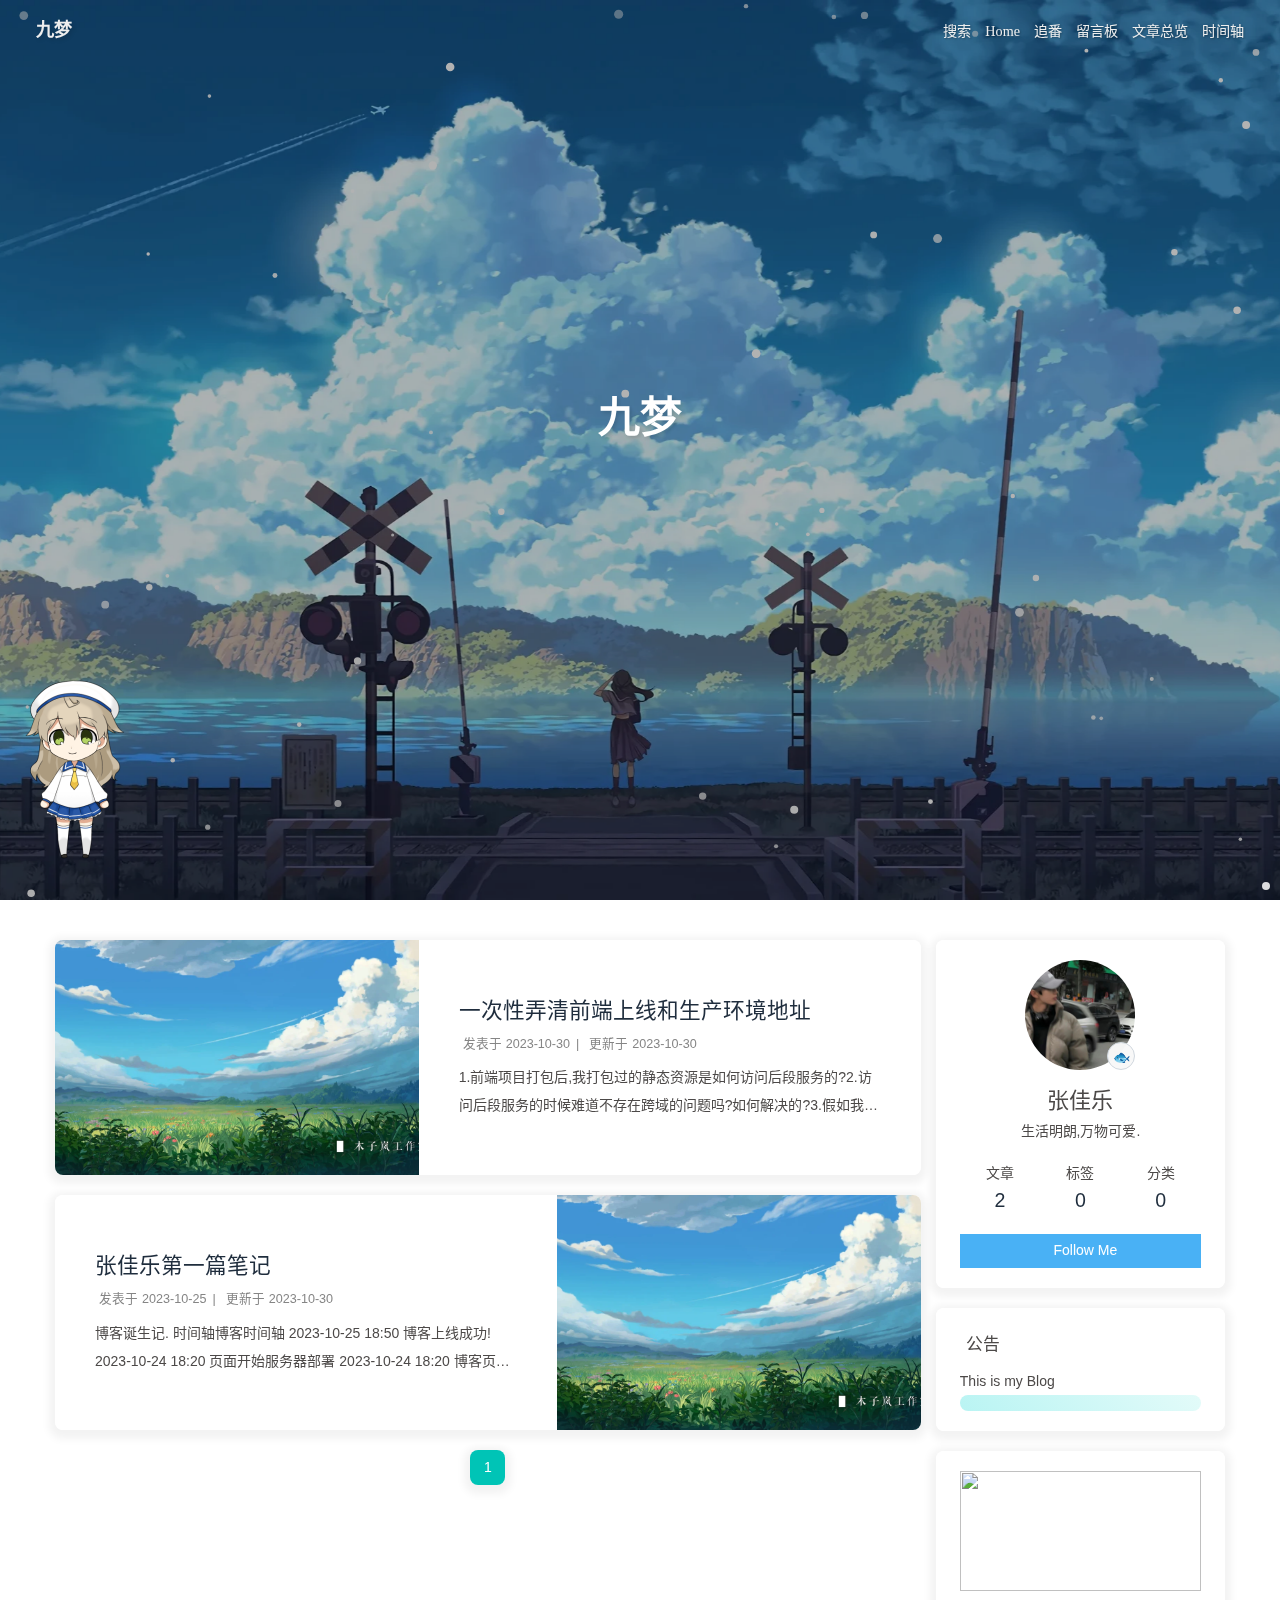
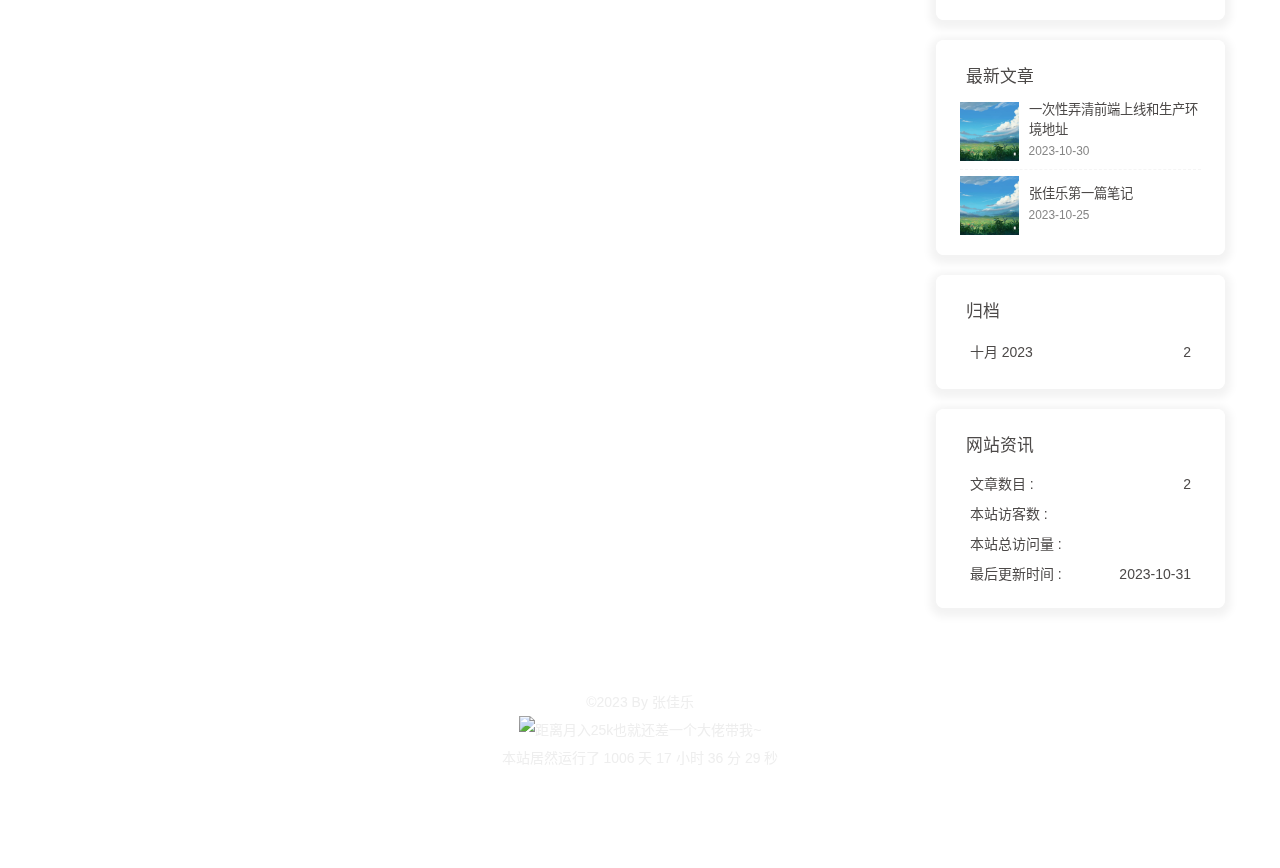
==== commit 527df75f: "Site updated: 2023-10-31 17:57:29" ====
--- a/index.html
+++ b/index.html
@@ -54,7 +54,7 @@
   isHome: true,
   isHighlightShrink: true,
   isToc: false,
-  postUpdate: '2023-10-31 16:36:00'
+  postUpdate: '2023-10-31 17:57:29'
 }</script><script>(win=>{
       win.saveToLocal = {
         set: (key, value, ttl) => {
@@ -171,7 +171,7 @@
 
 
 在线图片
-</div></div></div><nav id="pagination"><div class="pagination"><span class="page-number current">1</span></div></nav></div><div class="aside-content" id="aside-content"><div class="card-widget card-info"><div class="is-center"><div class="avatar-img"><img src="/img/logo.jpg" onerror="this.onerror=null;this.src='/img/friend_404.gif'" alt="avatar"/></div><div class="author-info__name">张佳乐</div><div class="author-info__description">生活明朗,万物可爱.</div></div><div class="card-info-data site-data is-center"><a href="/archives/"><div class="headline">文章</div><div class="length-num">2</div></a><a href="/tags/"><div class="headline">标签</div><div class="length-num">0</div></a><a href="/categories/"><div class="headline">分类</div><div class="length-num">0</div></a></div><a id="card-info-btn" target="_blank" rel="noopener" href="https://github.com/xxxxxx"><i class="fab fa-github"></i><span>Follow Me</span></a></div><div class="card-widget card-announcement"><div class="item-headline"><i class="fas fa-bullhorn fa-shake"></i><span>公告</span></div><div class="announcement_content">This is my Blog</div><div id="welcome-info"></div></div><div class="sticky_layout"><div class="card-widget card-recent-post"><div class="item-headline"><i class="fas fa-history"></i><span>最新文章</span></div><div class="aside-list"><div class="aside-list-item"><a class="thumbnail" href="/posts/undefined.html" title="一次性弄清前端上线和生产环境地址"><img src="/img/default_cover_199.png" onerror="this.onerror=null;this.src='/img/404.jpg'" alt="一次性弄清前端上线和生产环境地址"/></a><div class="content"><a class="title" href="/posts/undefined.html" title="一次性弄清前端上线和生产环境地址">一次性弄清前端上线和生产环境地址</a><time datetime="2023-10-30T02:13:28.000Z" title="发表于 2023-10-30 10:13:28">2023-10-30</time></div></div><div class="aside-list-item"><a class="thumbnail" href="/posts/31ea.html" title="张佳乐第一篇笔记"><img src="/img/default_cover_199.png" onerror="this.onerror=null;this.src='/img/404.jpg'" alt="张佳乐第一篇笔记"/></a><div class="content"><a class="title" href="/posts/31ea.html" title="张佳乐第一篇笔记">张佳乐第一篇笔记</a><time datetime="2023-10-25T03:06:16.000Z" title="发表于 2023-10-25 11:06:16">2023-10-25</time></div></div></div></div><div class="card-widget card-archives"><div class="item-headline"><i class="fas fa-archive"></i><span>归档</span></div><ul class="card-archive-list"><li class="card-archive-list-item"><a class="card-archive-list-link" href="/archives/2023/10/"><span class="card-archive-list-date">十月 2023</span><span class="card-archive-list-count">2</span></a></li></ul></div><div class="card-widget card-webinfo"><div class="item-headline"><i class="fas fa-chart-line"></i><span>网站资讯</span></div><div class="webinfo"><div class="webinfo-item"><div class="item-name">文章数目 :</div><div class="item-count">2</div></div><div class="webinfo-item"><div class="item-name">本站访客数 :</div><div class="item-count" id="busuanzi_value_site_uv"><i class="fa-solid fa-spinner fa-spin"></i></div></div><div class="webinfo-item"><div class="item-name">本站总访问量 :</div><div class="item-count" id="busuanzi_value_site_pv"><i class="fa-solid fa-spinner fa-spin"></i></div></div><div class="webinfo-item"><div class="item-name">最后更新时间 :</div><div class="item-count" id="last-push-date" data-lastPushDate="2023-10-31T08:36:00.070Z"><i class="fa-solid fa-spinner fa-spin"></i></div></div></div></div></div></div></main><footer id="footer"><div id="footer-wrap"><div class="copyright">&copy;2023 By 张佳乐</div></div></footer></div><div id="rightside"><div id="rightside-config-hide"><button id="darkmode" type="button" title="浅色和深色模式转换"><i class="fas fa-adjust"></i></button><button id="hide-aside-btn" type="button" title="单栏和双栏切换"><i class="fas fa-arrows-alt-h"></i></button></div><div id="rightside-config-show"><button id="rightside-config" type="button" title="设置"><i class="fas fa-cog fa-spin"></i></button><button id="go-up" type="button" title="回到顶部"><span class="scroll-percent"></span><i class="fas fa-arrow-up"></i></button></div></div><div><script src="/js/utils.js"></script><script src="/js/main.js"></script><script src="https://cdn.jsdelivr.net/npm/@fancyapps/ui/dist/fancybox/fancybox.umd.min.js"></script><div class="js-pjax"><script>window.typedJSFn = {
+</div></div></div><nav id="pagination"><div class="pagination"><span class="page-number current">1</span></div></nav></div><div class="aside-content" id="aside-content"><div class="card-widget card-info"><div class="author_top is-center"><div class="card-info-avatar"><div class="avatar-img"><img src="/img/logo.jpg" onerror="this.onerror=null;this.src='/img/friend_404.gif'" alt="avatar"/></div><div class="author-status-box"><div class="author-status"><g-emoji class="g-emoji" alias="palm_tree" fallback-src="https://lskypro.acozycotage.net/LightPicture/2022/12/fe1dc0402e623096.jpg">🐟</g-emoji><span>认真摸鱼中</span></div></div></div><div class="author-info__name">张佳乐</div><div class="author-info__description">生活明朗,万物可爱.</div></div><div class="card-info-data site-data is-center"><a href="/archives/"><div class="headline">文章</div><div class="length-num">2</div></a><a href="/tags/"><div class="headline">标签</div><div class="length-num">0</div></a><a href="/categories/"><div class="headline">分类</div><div class="length-num">0</div></a></div><a id="card-info-btn" target="_blank" rel="noopener" href="https://github.com/xxxxxx"><i class="fab fa-github"></i><span>Follow Me</span></a></div><div class="card-widget card-announcement"><div class="item-headline"><i class="fas fa-bullhorn fa-shake"></i><span>公告</span></div><div class="announcement_content">This is my Blog</div><div id="welcome-info"></div></div><div class="sticky_layout"><div class="card-widget card-recent-post"><div class="item-headline"><i class="fas fa-history"></i><span>最新文章</span></div><div class="aside-list"><div class="aside-list-item"><a class="thumbnail" href="/posts/undefined.html" title="一次性弄清前端上线和生产环境地址"><img src="/img/default_cover_199.png" onerror="this.onerror=null;this.src='/img/404.jpg'" alt="一次性弄清前端上线和生产环境地址"/></a><div class="content"><a class="title" href="/posts/undefined.html" title="一次性弄清前端上线和生产环境地址">一次性弄清前端上线和生产环境地址</a><time datetime="2023-10-30T02:13:28.000Z" title="发表于 2023-10-30 10:13:28">2023-10-30</time></div></div><div class="aside-list-item"><a class="thumbnail" href="/posts/31ea.html" title="张佳乐第一篇笔记"><img src="/img/default_cover_199.png" onerror="this.onerror=null;this.src='/img/404.jpg'" alt="张佳乐第一篇笔记"/></a><div class="content"><a class="title" href="/posts/31ea.html" title="张佳乐第一篇笔记">张佳乐第一篇笔记</a><time datetime="2023-10-25T03:06:16.000Z" title="发表于 2023-10-25 11:06:16">2023-10-25</time></div></div></div></div><div class="card-widget card-archives"><div class="item-headline"><i class="fas fa-archive"></i><span>归档</span></div><ul class="card-archive-list"><li class="card-archive-list-item"><a class="card-archive-list-link" href="/archives/2023/10/"><span class="card-archive-list-date">十月 2023</span><span class="card-archive-list-count">2</span></a></li></ul></div><div class="card-widget card-webinfo"><div class="item-headline"><i class="fas fa-chart-line"></i><span>网站资讯</span></div><div class="webinfo"><div class="webinfo-item"><div class="item-name">文章数目 :</div><div class="item-count">2</div></div><div class="webinfo-item"><div class="item-name">本站访客数 :</div><div class="item-count" id="busuanzi_value_site_uv"><i class="fa-solid fa-spinner fa-spin"></i></div></div><div class="webinfo-item"><div class="item-name">本站总访问量 :</div><div class="item-count" id="busuanzi_value_site_pv"><i class="fa-solid fa-spinner fa-spin"></i></div></div><div class="webinfo-item"><div class="item-name">最后更新时间 :</div><div class="item-count" id="last-push-date" data-lastPushDate="2023-10-31T09:57:29.474Z"><i class="fa-solid fa-spinner fa-spin"></i></div></div></div></div></div></div></main><footer id="footer"><div id="footer-wrap"><div class="copyright">&copy;2023 By 张佳乐</div></div></footer></div><div id="rightside"><div id="rightside-config-hide"><button id="darkmode" type="button" title="浅色和深色模式转换"><i class="fas fa-adjust"></i></button><button id="hide-aside-btn" type="button" title="单栏和双栏切换"><i class="fas fa-arrows-alt-h"></i></button></div><div id="rightside-config-show"><button id="rightside-config" type="button" title="设置"><i class="fas fa-cog fa-spin"></i></button><button id="go-up" type="button" title="回到顶部"><span class="scroll-percent"></span><i class="fas fa-arrow-up"></i></button></div></div><div><script src="/js/utils.js"></script><script src="/js/main.js"></script><script src="https://cdn.jsdelivr.net/npm/@fancyapps/ui/dist/fancybox/fancybox.umd.min.js"></script><div class="js-pjax"><script>window.typedJSFn = {
   init: (str) => {
     window.typed = new Typed('#subtitle', Object.assign({
       strings: str,
@@ -200,7 +200,7 @@
     document.getElementById("subtitle").textContent = "Welcome to Fomalhaut🥝のTiny Home!🤣🤣🤣"
   }
 }
-typedJSFn.run(subtitleType)</script></div><script async src="/js/console.js"></script><script data-pjax src="//npm.elemecdn.com/pace-js@1.2.4/pace.min.js"></script><div class="aplayer no-destroy" data-id="8152976493" data-server="netease" data-type="playlist"   data-order="list" data-fixed="true" data-preload="auto" data-autoplay="false" data-mutex="true" ></div><canvas id="snow"></canvas><script async src="/js/snow.js"></script><script async src="/js/fps.js"></script><script src="https://cdn.staticfile.org/jquery/3.6.3/jquery.min.js"></script><script async data-pjax src="/js/txmap.js"></script><script id="click-heart" src="https://cdn.jsdelivr.net/npm/butterfly-extsrc/dist/click-heart.min.js" async="async" mobile="false"></script><link rel="stylesheet" href="https://cdn.jsdelivr.net/npm/aplayer/dist/APlayer.min.css" media="print" onload="this.media='all'"><script src="https://cdn.jsdelivr.net/npm/aplayer/dist/APlayer.min.js"></script><script src="https://cdn.jsdelivr.net/npm/butterfly-extsrc/metingjs/dist/Meting.min.js"></script><script src="https://cdn.jsdelivr.net/npm/pjax/pjax.min.js"></script><script>let pjaxSelectors = ["head > title","#config-diff","#body-wrap","#rightside-config-hide","#rightside-config-show",".js-pjax"]
+typedJSFn.run(subtitleType)</script></div><script async src="/js/console.js"></script><script data-pjax src="//npm.elemecdn.com/pace-js@1.2.4/pace.min.js"></script><div class="aplayer no-destroy" data-id="8152976493" data-server="netease" data-type="playlist"   data-order="list" data-fixed="true" data-preload="auto" data-autoplay="false" data-mutex="true" ></div><canvas id="snow"></canvas><script async src="/js/snow.js"></script><script async src="/js/fps.js"></script><script src="https://cdn.staticfile.org/jquery/3.6.3/jquery.min.js"></script><script async data-pjax src="/js/txmap.js"></script><script async src="/js/title.js"></script><script id="click-heart" src="https://cdn.jsdelivr.net/npm/butterfly-extsrc/dist/click-heart.min.js" async="async" mobile="false"></script><link rel="stylesheet" href="https://cdn.jsdelivr.net/npm/aplayer/dist/APlayer.min.css" media="print" onload="this.media='all'"><script src="https://cdn.jsdelivr.net/npm/aplayer/dist/APlayer.min.js"></script><script src="https://cdn.jsdelivr.net/npm/butterfly-extsrc/metingjs/dist/Meting.min.js"></script><script src="https://cdn.jsdelivr.net/npm/pjax/pjax.min.js"></script><script>let pjaxSelectors = ["head > title","#config-diff","#body-wrap","#rightside-config-hide","#rightside-config-show",".js-pjax"]
 
 var pjax = new Pjax({
   elements: 'a:not([target="_blank"])',
--- a/css/custom.css
+++ b/css/custom.css
@@ -606,4 +606,200 @@
 }
 [data-theme="dark"] #welcome-info {
   background: #212121;
+}
+
+
+.card-info-avatar .author-status-box {
+  position: absolute;
+  bottom: 0;
+  left: calc(100% - 28px);
+  width: 28px;
+  height: 28px;
+  border: 1px solid #d0d7de;
+  border-radius: 2em;
+  background-color: #f8f8f8f8;
+  transition: 0.4s;
+  overflow: hidden;
+}
+
+[data-theme="dark"] .card-info-avatar .author-status-box {
+  background-color: #222222f2;
+  border: 1px solid #5c6060;
+}
+
+.card-info-avatar .author-status-box .author-status {
+  display: flex;
+  align-items: center;
+  justify-content: center;
+  height: 28px;
+  padding: 0 5px;
+}
+
+.card-info-avatar .author-status-box:hover {
+  width: 105px;
+}
+
+.card-info-avatar .author-status-box:hover .author-status span {
+  width: 105px;
+  margin-left: 4px;
+}
+
+.card-info-avatar .author-status-box .author-status span {
+  width: 0;
+  font-size: 12px;
+  height: 100%;
+  overflow: hidden;
+  text-overflow: ellipsis;
+  white-space: nowrap;
+  transition: 0.4s;
+}
+
+.card-widget .card-info-avatar {
+  display: inline-block;
+  position: relative;
+}
+/* 信息卡片彩带 */
+.author_top:hover {
+  background: url(https://tuchuang.voooe.cn/images/2023/01/02/snow.gif);
+  background-size: cover;
+}
+
+/* 头像呼吸灯 */
+[data-theme="light"] .avatar-img {
+  animation: huxi_light 4s ease-in-out infinite;
+}
+[data-theme="dark"] .avatar-img {
+  animation: huxi_dark 4s ease-in-out infinite;
+}
+@keyframes huxi_light {
+  0% {
+    box-shadow: 0px 0px 1px 1px #e9f5fa;
+  }
+  50% {
+    box-shadow: 0px 0px 5px 5px #e9f5fa;
+  }
+  100% {
+    box-shadow: 0px 0px 1px 1px #e9f5fa;
+  }
+}
+@keyframes huxi_dark {
+  0% {
+    box-shadow: 0px 0px 1px 1px #39c5bb;
+  }
+  50% {
+    box-shadow: 0px 0px 5px 5px #39c5bb;
+  }
+  100% {
+    box-shadow: 0px 0px 1px 1px #39c5bb;
+  }
+}
+
+/* 波浪css */
+.main-hero-waves-area {
+  width: 100%;
+  position: absolute;
+  left: 0;
+  bottom: -11px;
+  z-index: 5;
+}
+.waves-area .waves-svg {
+  width: 100%;
+  height: 5rem;
+}
+/* Animation */
+
+.parallax > use {
+  animation: move-forever 25s cubic-bezier(0.55, 0.5, 0.45, 0.5) infinite;
+}
+.parallax > use:nth-child(1) {
+  animation-delay: -2s;
+  animation-duration: 7s;
+  fill: #f7f9febd;
+}
+.parallax > use:nth-child(2) {
+  animation-delay: -3s;
+  animation-duration: 10s;
+  fill: #f7f9fe82;
+}
+.parallax > use:nth-child(3) {
+  animation-delay: -4s;
+  animation-duration: 13s;
+  fill: #f7f9fe36;
+}
+.parallax > use:nth-child(4) {
+  animation-delay: -5s;
+  animation-duration: 20s;
+  fill: #f7f9fe;
+}
+/* 黑色模式背景 */
+[data-theme="dark"] .parallax > use:nth-child(1) {
+  animation-delay: -2s;
+  animation-duration: 7s;
+  fill: #18171dc8;
+}
+[data-theme="dark"] .parallax > use:nth-child(2) {
+  animation-delay: -3s;
+  animation-duration: 10s;
+  fill: #18171d80;
+}
+[data-theme="dark"] .parallax > use:nth-child(3) {
+  animation-delay: -4s;
+  animation-duration: 13s;
+  fill: #18171d3e;
+}
+[data-theme="dark"] .parallax > use:nth-child(4) {
+  animation-delay: -5s;
+  animation-duration: 20s;
+  fill: #18171d;
+}
+
+@keyframes move-forever {
+  0% {
+    transform: translate3d(-90px, 0, 0);
+  }
+  100% {
+    transform: translate3d(85px, 0, 0);
+  }
+}
+/*Shrinking for mobile*/
+@media (max-width: 768px) {
+  .waves-area .waves-svg {
+    height: 40px;
+    min-height: 40px;
+  }
+}
+
+/* 滚动条样式 */
+::-webkit-scrollbar {
+  width: 8px;
+  height: 8px;
+}
+
+::-webkit-scrollbar-track {
+  background-color: rgba(73, 177, 245, 0.2);
+  border-radius: 2em;
+}
+
+::-webkit-scrollbar-thumb {
+  background-color: var(--theme-color);
+  background-image: -webkit-linear-gradient(
+    45deg,
+    rgba(255, 255, 255, 0.4) 25%,
+    transparent 25%,
+    transparent 50%,
+    rgba(255, 255, 255, 0.4) 50%,
+    rgba(255, 255, 255, 0.4) 75%,
+    transparent 75%,
+    transparent
+  );
+  border-radius: 2em;
+}
+
+::-webkit-scrollbar-corner {
+  background-color: transparent;
+}
+
+::-moz-selection {
+  color: #fff;
+  background-color: var(--theme-color);
 }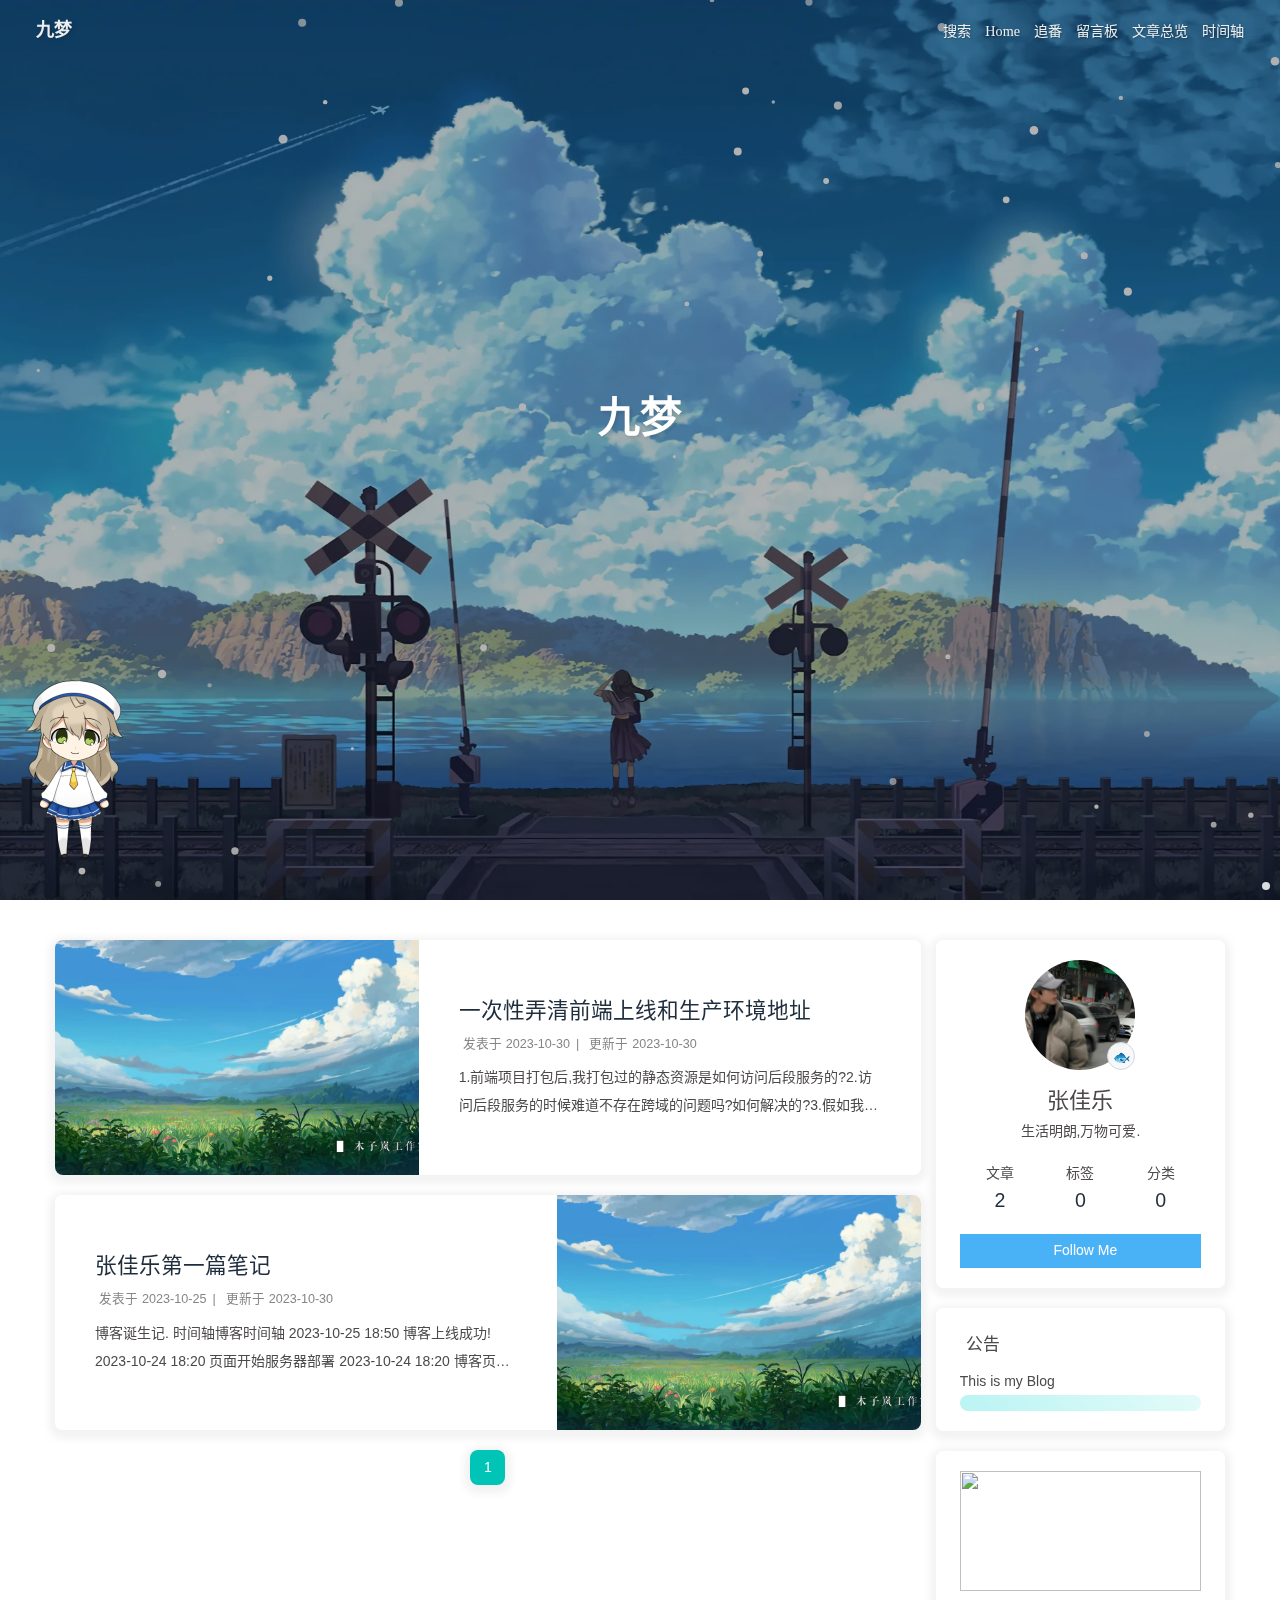
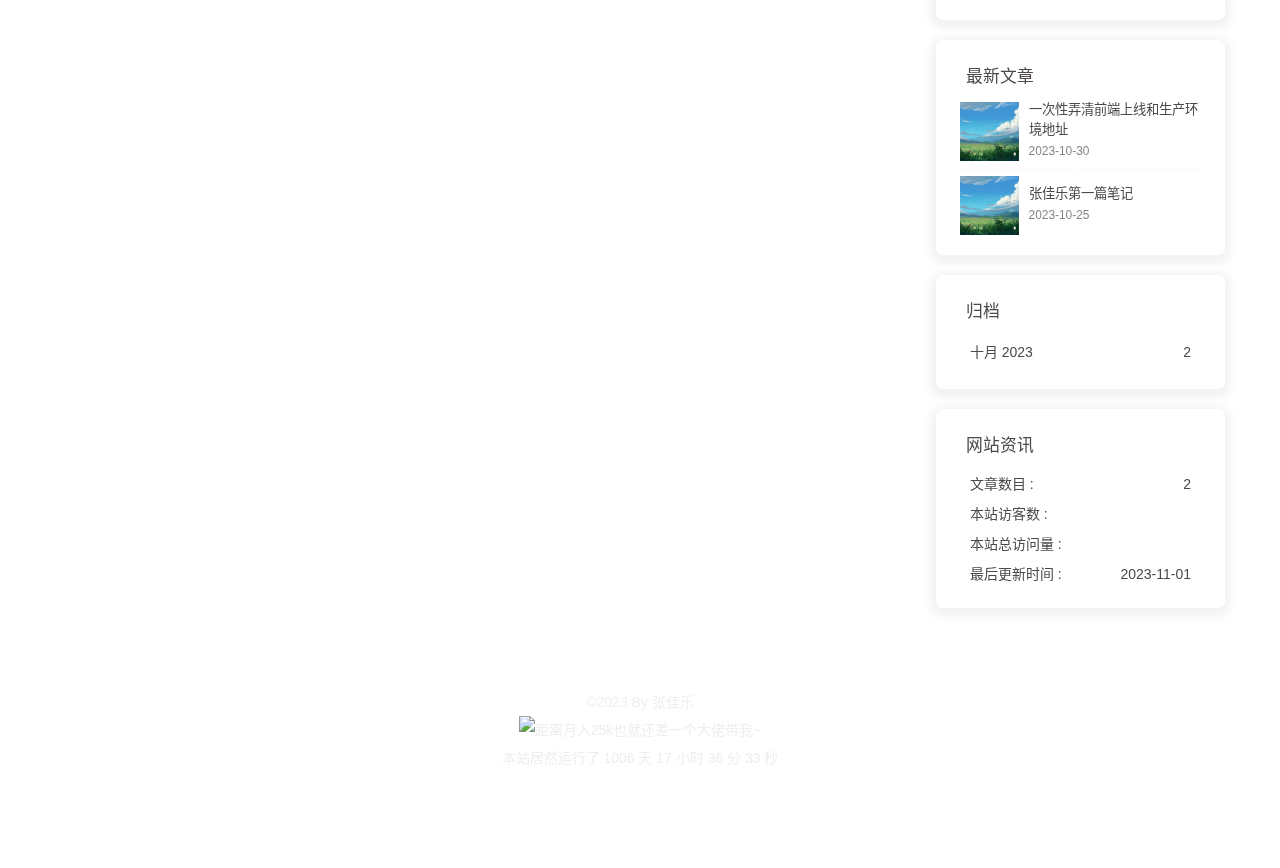
==== commit 1b8eba87: "Site updated: 2023-11-01 10:05:48" ====
--- a/index.html
+++ b/index.html
@@ -54,7 +54,7 @@
   isHome: true,
   isHighlightShrink: true,
   isToc: false,
-  postUpdate: '2023-10-31 17:57:29'
+  postUpdate: '2023-11-01 10:05:45'
 }</script><script>(win=>{
       win.saveToLocal = {
         set: (key, value, ttl) => {
@@ -151,7 +151,7 @@
         }
       }
       detectApple()
-    })(window)</script><link rel="stylesheet" href="/css/custom.css" media="defer" onload="this.media='all'"><span id="fps"></span><script type="text/javascript" src="https://unpkg.zhimg.com/jquery@latest/dist/jquery.min.js"></script><!-- hexo injector head_end start --><link rel="stylesheet" href="https://cdn.cbd.int/hexo-butterfly-clock-anzhiyu@1.1.6/lib/clock.min.css" /><link rel="stylesheet" href="https://npm.elemecdn.com/anzhiyu-blog@2.0.4/css/runtime/runtime.min.css" media="print" onload="this.media='all'"><link rel="stylesheet" href="https://cdn.cbd.int/hexo-butterfly-swiper-anzhiyu@1.0.4/lib/swiper.min.css" media="print" onload="this.media='all'"><link rel="stylesheet" href="https://cdn.cbd.int/hexo-butterfly-swiper-anzhiyu@1.0.4/lib/swiperstyle.css" media="print" onload="this.media='all'"><link rel="stylesheet" href="https://cdn.cbd.int/hexo-butterfly-wowjs/lib/animate.min.css" media="print" onload="this.media='screen'"><!-- hexo injector head_end end --><meta name="generator" content="Hexo 6.3.0"><link rel="alternate" href="/atom.xml" title="九梦" type="application/atom+xml">
+    })(window)</script><link rel="stylesheet" href="/css/custom.css" media="defer" onload="this.media='all'"><span id="fps"></span><script type="text/javascript" src="https://unpkg.zhimg.com/jquery@latest/dist/jquery.min.js"></script><!-- hexo injector head_end start --><link rel="stylesheet" href="https://cdn.cbd.int/hexo-butterfly-wowjs/lib/animate.min.css" media="print" onload="this.media='screen'"><link rel="stylesheet" href="https://cdn.cbd.int/hexo-butterfly-clock-anzhiyu@1.1.6/lib/clock.min.css" /><link rel="stylesheet" href="https://cdn.cbd.int/hexo-butterfly-swiper-anzhiyu@1.0.4/lib/swiper.min.css" media="print" onload="this.media='all'"><link rel="stylesheet" href="https://cdn.cbd.int/hexo-butterfly-swiper-anzhiyu@1.0.4/lib/swiperstyle.css" media="print" onload="this.media='all'"><link rel="stylesheet" href="https://npm.elemecdn.com/anzhiyu-blog@2.0.4/css/runtime/runtime.min.css" media="print" onload="this.media='all'"><!-- hexo injector head_end end --><meta name="generator" content="Hexo 6.3.0"><link rel="alternate" href="/atom.xml" title="九梦" type="application/atom+xml">
 </head><body><div id="web_bg"></div><div id="sidebar"><div id="menu-mask"></div><div id="sidebar-menus"><div class="avatar-img is-center"><img src="/img/logo.jpg" onerror="onerror=null;src='/img/friend_404.gif'" alt="avatar"/></div><div class="sidebar-site-data site-data is-center"><a href="/archives/"><div class="headline">文章</div><div class="length-num">2</div></a><a href="/tags/"><div class="headline">标签</div><div class="length-num">0</div></a><a href="/categories/"><div class="headline">分类</div><div class="length-num">0</div></a></div><hr class="custom-hr"/><div class="menus_items"><div class="menus_item"><a class="site-page" href="/"><i class="fa-fw fas fa-home"></i><span> Home</span></a></div><div class="menus_item"><a class="site-page" href="/bangumis/index.html"><i class="fa-fw fas fa-home"></i><span> 追番</span></a></div><div class="menus_item"><a class="site-page" href="/comments/"><i class="fa-fw fas fa-envelope"></i><span> 留言板</span></a></div><div class="menus_item"><a class="site-page" href="/archives/"><i class="fa-fw fas fa-archive"></i><span> 文章总览</span></a></div><div class="menus_item"><a class="site-page" href="/archives/"><i class="fa-fw fas fa-archive"></i><span> 时间轴</span></a></div></div></div></div><div class="page" id="body-wrap"><header class="full_page" id="page-header"><nav id="nav"><span id="blog-info"><a href="/" title="九梦"><span class="site-name">九梦</span></a></span><div id="menus"><div id="search-button"><a class="site-page social-icon search" href="javascript:void(0);"><i class="fas fa-search fa-fw"></i><span> 搜索</span></a></div><div class="menus_items"><div class="menus_item"><a class="site-page" href="/"><i class="fa-fw fas fa-home"></i><span> Home</span></a></div><div class="menus_item"><a class="site-page" href="/bangumis/index.html"><i class="fa-fw fas fa-home"></i><span> 追番</span></a></div><div class="menus_item"><a class="site-page" href="/comments/"><i class="fa-fw fas fa-envelope"></i><span> 留言板</span></a></div><div class="menus_item"><a class="site-page" href="/archives/"><i class="fa-fw fas fa-archive"></i><span> 文章总览</span></a></div><div class="menus_item"><a class="site-page" href="/archives/"><i class="fa-fw fas fa-archive"></i><span> 时间轴</span></a></div></div><div id="toggle-menu"><a class="site-page" href="javascript:void(0);"><i class="fas fa-bars fa-fw"></i></a></div></div></nav><div id="site-info"><h1 id="site-title">九梦</h1><div id="site-subtitle"><span id="subtitle"></span></div></div><div id="scroll-down"><i class="fas fa-angle-down scroll-down-effects"></i></div></header><main class="layout" id="content-inner"><div class="recent-posts" id="recent-posts"><div class="recent-post-item"><div class="post_cover left"><a href="/posts/undefined.html" title="一次性弄清前端上线和生产环境地址"><img class="post-bg" src="/img/default_cover_199.png" onerror="this.onerror=null;this.src='/img/404.jpg'" alt="一次性弄清前端上线和生产环境地址"></a></div><div class="recent-post-info"><a class="article-title" href="/posts/undefined.html" title="一次性弄清前端上线和生产环境地址">一次性弄清前端上线和生产环境地址</a><div class="article-meta-wrap"><span class="post-meta-date"><i class="far fa-calendar-alt"></i><span class="article-meta-label">发表于</span><time class="post-meta-date-created" datetime="2023-10-30T02:13:28.000Z" title="发表于 2023-10-30 10:13:28">2023-10-30</time><span class="article-meta-separator">|</span><i class="fas fa-history"></i><span class="article-meta-label">更新于</span><time class="post-meta-date-updated" datetime="2023-10-30T02:26:37.174Z" title="更新于 2023-10-30 10:26:37">2023-10-30</time></span></div><div class="content">1.前端项目打包后,我打包过的静态资源是如何访问后段服务的?2.访问后段服务的时候难道不存在跨域的问题吗?如何解决的?3.假如我想最近简单修改部署后的目录该如何做?
 
 💡Tips:不知道小伙伴在前端开发的时候有没有这样的困惑
@@ -171,7 +171,7 @@
 
 
 在线图片
-</div></div></div><nav id="pagination"><div class="pagination"><span class="page-number current">1</span></div></nav></div><div class="aside-content" id="aside-content"><div class="card-widget card-info"><div class="author_top is-center"><div class="card-info-avatar"><div class="avatar-img"><img src="/img/logo.jpg" onerror="this.onerror=null;this.src='/img/friend_404.gif'" alt="avatar"/></div><div class="author-status-box"><div class="author-status"><g-emoji class="g-emoji" alias="palm_tree" fallback-src="https://lskypro.acozycotage.net/LightPicture/2022/12/fe1dc0402e623096.jpg">🐟</g-emoji><span>认真摸鱼中</span></div></div></div><div class="author-info__name">张佳乐</div><div class="author-info__description">生活明朗,万物可爱.</div></div><div class="card-info-data site-data is-center"><a href="/archives/"><div class="headline">文章</div><div class="length-num">2</div></a><a href="/tags/"><div class="headline">标签</div><div class="length-num">0</div></a><a href="/categories/"><div class="headline">分类</div><div class="length-num">0</div></a></div><a id="card-info-btn" target="_blank" rel="noopener" href="https://github.com/xxxxxx"><i class="fab fa-github"></i><span>Follow Me</span></a></div><div class="card-widget card-announcement"><div class="item-headline"><i class="fas fa-bullhorn fa-shake"></i><span>公告</span></div><div class="announcement_content">This is my Blog</div><div id="welcome-info"></div></div><div class="sticky_layout"><div class="card-widget card-recent-post"><div class="item-headline"><i class="fas fa-history"></i><span>最新文章</span></div><div class="aside-list"><div class="aside-list-item"><a class="thumbnail" href="/posts/undefined.html" title="一次性弄清前端上线和生产环境地址"><img src="/img/default_cover_199.png" onerror="this.onerror=null;this.src='/img/404.jpg'" alt="一次性弄清前端上线和生产环境地址"/></a><div class="content"><a class="title" href="/posts/undefined.html" title="一次性弄清前端上线和生产环境地址">一次性弄清前端上线和生产环境地址</a><time datetime="2023-10-30T02:13:28.000Z" title="发表于 2023-10-30 10:13:28">2023-10-30</time></div></div><div class="aside-list-item"><a class="thumbnail" href="/posts/31ea.html" title="张佳乐第一篇笔记"><img src="/img/default_cover_199.png" onerror="this.onerror=null;this.src='/img/404.jpg'" alt="张佳乐第一篇笔记"/></a><div class="content"><a class="title" href="/posts/31ea.html" title="张佳乐第一篇笔记">张佳乐第一篇笔记</a><time datetime="2023-10-25T03:06:16.000Z" title="发表于 2023-10-25 11:06:16">2023-10-25</time></div></div></div></div><div class="card-widget card-archives"><div class="item-headline"><i class="fas fa-archive"></i><span>归档</span></div><ul class="card-archive-list"><li class="card-archive-list-item"><a class="card-archive-list-link" href="/archives/2023/10/"><span class="card-archive-list-date">十月 2023</span><span class="card-archive-list-count">2</span></a></li></ul></div><div class="card-widget card-webinfo"><div class="item-headline"><i class="fas fa-chart-line"></i><span>网站资讯</span></div><div class="webinfo"><div class="webinfo-item"><div class="item-name">文章数目 :</div><div class="item-count">2</div></div><div class="webinfo-item"><div class="item-name">本站访客数 :</div><div class="item-count" id="busuanzi_value_site_uv"><i class="fa-solid fa-spinner fa-spin"></i></div></div><div class="webinfo-item"><div class="item-name">本站总访问量 :</div><div class="item-count" id="busuanzi_value_site_pv"><i class="fa-solid fa-spinner fa-spin"></i></div></div><div class="webinfo-item"><div class="item-name">最后更新时间 :</div><div class="item-count" id="last-push-date" data-lastPushDate="2023-10-31T09:57:29.474Z"><i class="fa-solid fa-spinner fa-spin"></i></div></div></div></div></div></div></main><footer id="footer"><div id="footer-wrap"><div class="copyright">&copy;2023 By 张佳乐</div></div></footer></div><div id="rightside"><div id="rightside-config-hide"><button id="darkmode" type="button" title="浅色和深色模式转换"><i class="fas fa-adjust"></i></button><button id="hide-aside-btn" type="button" title="单栏和双栏切换"><i class="fas fa-arrows-alt-h"></i></button></div><div id="rightside-config-show"><button id="rightside-config" type="button" title="设置"><i class="fas fa-cog fa-spin"></i></button><button id="go-up" type="button" title="回到顶部"><span class="scroll-percent"></span><i class="fas fa-arrow-up"></i></button></div></div><div><script src="/js/utils.js"></script><script src="/js/main.js"></script><script src="https://cdn.jsdelivr.net/npm/@fancyapps/ui/dist/fancybox/fancybox.umd.min.js"></script><div class="js-pjax"><script>window.typedJSFn = {
+</div></div></div><nav id="pagination"><div class="pagination"><span class="page-number current">1</span></div></nav></div><div class="aside-content" id="aside-content"><div class="card-widget card-info"><div class="author_top is-center"><div class="card-info-avatar"><div class="avatar-img"><img src="/img/logo.jpg" onerror="this.onerror=null;this.src='/img/friend_404.gif'" alt="avatar"/></div><div class="author-status-box"><div class="author-status"><g-emoji class="g-emoji" alias="palm_tree" fallback-src="https://lskypro.acozycotage.net/LightPicture/2022/12/fe1dc0402e623096.jpg">🐟</g-emoji><span>认真摸鱼中</span></div></div></div><div class="author-info__name">张佳乐</div><div class="author-info__description">生活明朗,万物可爱.</div></div><div class="card-info-data site-data is-center"><a href="/archives/"><div class="headline">文章</div><div class="length-num">2</div></a><a href="/tags/"><div class="headline">标签</div><div class="length-num">0</div></a><a href="/categories/"><div class="headline">分类</div><div class="length-num">0</div></a></div><a id="card-info-btn" target="_blank" rel="noopener" href="https://github.com/xxxxxx"><i class="fab fa-github"></i><span>Follow Me</span></a></div><div class="card-widget card-announcement"><div class="item-headline"><i class="fas fa-bullhorn fa-shake"></i><span>公告</span></div><div class="announcement_content">This is my Blog</div><div id="welcome-info"></div></div><div class="sticky_layout"><div class="card-widget card-recent-post"><div class="item-headline"><i class="fas fa-history"></i><span>最新文章</span></div><div class="aside-list"><div class="aside-list-item"><a class="thumbnail" href="/posts/undefined.html" title="一次性弄清前端上线和生产环境地址"><img src="/img/default_cover_199.png" onerror="this.onerror=null;this.src='/img/404.jpg'" alt="一次性弄清前端上线和生产环境地址"/></a><div class="content"><a class="title" href="/posts/undefined.html" title="一次性弄清前端上线和生产环境地址">一次性弄清前端上线和生产环境地址</a><time datetime="2023-10-30T02:13:28.000Z" title="发表于 2023-10-30 10:13:28">2023-10-30</time></div></div><div class="aside-list-item"><a class="thumbnail" href="/posts/31ea.html" title="张佳乐第一篇笔记"><img src="/img/default_cover_199.png" onerror="this.onerror=null;this.src='/img/404.jpg'" alt="张佳乐第一篇笔记"/></a><div class="content"><a class="title" href="/posts/31ea.html" title="张佳乐第一篇笔记">张佳乐第一篇笔记</a><time datetime="2023-10-25T03:06:16.000Z" title="发表于 2023-10-25 11:06:16">2023-10-25</time></div></div></div></div><div class="card-widget card-archives"><div class="item-headline"><i class="fas fa-archive"></i><span>归档</span></div><ul class="card-archive-list"><li class="card-archive-list-item"><a class="card-archive-list-link" href="/archives/2023/10/"><span class="card-archive-list-date">十月 2023</span><span class="card-archive-list-count">2</span></a></li></ul></div><div class="card-widget card-webinfo"><div class="item-headline"><i class="fas fa-chart-line"></i><span>网站资讯</span></div><div class="webinfo"><div class="webinfo-item"><div class="item-name">文章数目 :</div><div class="item-count">2</div></div><div class="webinfo-item"><div class="item-name">本站访客数 :</div><div class="item-count" id="busuanzi_value_site_uv"><i class="fa-solid fa-spinner fa-spin"></i></div></div><div class="webinfo-item"><div class="item-name">本站总访问量 :</div><div class="item-count" id="busuanzi_value_site_pv"><i class="fa-solid fa-spinner fa-spin"></i></div></div><div class="webinfo-item"><div class="item-name">最后更新时间 :</div><div class="item-count" id="last-push-date" data-lastPushDate="2023-11-01T02:05:45.706Z"><i class="fa-solid fa-spinner fa-spin"></i></div></div></div></div></div></div></main><footer id="footer"><div id="footer-wrap"><div class="copyright">&copy;2023 By 张佳乐</div></div></footer></div><div id="rightside"><div id="rightside-config-hide"><button id="darkmode" type="button" title="浅色和深色模式转换"><i class="fas fa-adjust"></i></button><button id="hide-aside-btn" type="button" title="单栏和双栏切换"><i class="fas fa-arrows-alt-h"></i></button></div><div id="rightside-config-show"><button id="rightside-config" type="button" title="设置"><i class="fas fa-cog fa-spin"></i></button><button id="go-up" type="button" title="回到顶部"><span class="scroll-percent"></span><i class="fas fa-arrow-up"></i></button></div></div><div><script src="/js/utils.js"></script><script src="/js/main.js"></script><script src="https://cdn.jsdelivr.net/npm/@fancyapps/ui/dist/fancybox/fancybox.umd.min.js"></script><div class="js-pjax"><script>window.typedJSFn = {
   init: (str) => {
     window.typed = new Typed('#subtitle', Object.assign({
       strings: str,
@@ -266,7 +266,63 @@
   if (e.request.status === 404) {
     pjax.loadUrl('/404.html')
   }
-})</script><script async data-pjax src="//busuanzi.ibruce.info/busuanzi/2.3/busuanzi.pure.mini.js"></script><div id="local-search"><div class="search-dialog"><nav class="search-nav"><span class="search-dialog-title">搜索</span><span id="loading-status"></span><button class="search-close-button"><i class="fas fa-times"></i></button></nav><div class="is-center" id="loading-database"><i class="fas fa-spinner fa-pulse"></i><span>  数据库加载中</span></div><div class="search-wrap"><div id="local-search-input"><div class="local-search-box"><input class="local-search-box--input" placeholder="搜索文章" type="text"/></div></div><hr/><div id="local-search-results"></div><div id="local-search-stats-wrap"></div></div></div><div id="search-mask"></div><script src="/js/search/local-search.js"></script></div></div><!-- hexo injector body_end start --><script data-pjax>
+})</script><script async data-pjax src="//busuanzi.ibruce.info/busuanzi/2.3/busuanzi.pure.mini.js"></script><div id="local-search"><div class="search-dialog"><nav class="search-nav"><span class="search-dialog-title">搜索</span><span id="loading-status"></span><button class="search-close-button"><i class="fas fa-times"></i></button></nav><div class="is-center" id="loading-database"><i class="fas fa-spinner fa-pulse"></i><span>  数据库加载中</span></div><div class="search-wrap"><div id="local-search-input"><div class="local-search-box"><input class="local-search-box--input" placeholder="搜索文章" type="text"/></div></div><hr/><div id="local-search-results"></div><div id="local-search-stats-wrap"></div></div></div><div id="search-mask"></div><script src="/js/search/local-search.js"></script></div></div><!-- hexo injector body_end start --><div class="js-pjax"><script async="async">var arr = document.getElementsByClassName('recent-post-item');
+for(var i = 0;i<arr.length;i++){
+    arr[i].classList.add('wow');
+    arr[i].classList.add('animate__zoomIn');
+    arr[i].setAttribute('data-wow-duration', '1.5s');
+    arr[i].setAttribute('data-wow-delay', '200ms');
+    arr[i].setAttribute('data-wow-offset', '30');
+    arr[i].setAttribute('data-wow-iteration', '1');
+  }</script><script async="async">var arr = document.getElementsByClassName('card-widget');
+for(var i = 0;i<arr.length;i++){
+    arr[i].classList.add('wow');
+    arr[i].classList.add('animate__zoomIn');
+    arr[i].setAttribute('data-wow-duration', '');
+    arr[i].setAttribute('data-wow-delay', '200ms');
+    arr[i].setAttribute('data-wow-offset', '');
+    arr[i].setAttribute('data-wow-iteration', '');
+  }</script><script async="async">var arr = document.getElementsByClassName('flink-list-card');
+for(var i = 0;i<arr.length;i++){
+    arr[i].classList.add('wow');
+    arr[i].classList.add('animate__flipInY');
+    arr[i].setAttribute('data-wow-duration', '3s');
+    arr[i].setAttribute('data-wow-delay', '');
+    arr[i].setAttribute('data-wow-offset', '');
+    arr[i].setAttribute('data-wow-iteration', '');
+  }</script><script async="async">var arr = document.getElementsByClassName('flink-list-card');
+for(var i = 0;i<arr.length;i++){
+    arr[i].classList.add('wow');
+    arr[i].classList.add('animate__animated');
+    arr[i].setAttribute('data-wow-duration', '3s');
+    arr[i].setAttribute('data-wow-delay', '');
+    arr[i].setAttribute('data-wow-offset', '');
+    arr[i].setAttribute('data-wow-iteration', '');
+  }</script><script async="async">var arr = document.getElementsByClassName('article-sort-item');
+for(var i = 0;i<arr.length;i++){
+    arr[i].classList.add('wow');
+    arr[i].classList.add('animate__slideInRight');
+    arr[i].setAttribute('data-wow-duration', '1.5s');
+    arr[i].setAttribute('data-wow-delay', '');
+    arr[i].setAttribute('data-wow-offset', '');
+    arr[i].setAttribute('data-wow-iteration', '');
+  }</script><script async="async">var arr = document.getElementsByClassName('site-card');
+for(var i = 0;i<arr.length;i++){
+    arr[i].classList.add('wow');
+    arr[i].classList.add('animate__flipInY');
+    arr[i].setAttribute('data-wow-duration', '3s');
+    arr[i].setAttribute('data-wow-delay', '');
+    arr[i].setAttribute('data-wow-offset', '');
+    arr[i].setAttribute('data-wow-iteration', '');
+  }</script><script async="async">var arr = document.getElementsByClassName('site-card');
+for(var i = 0;i<arr.length;i++){
+    arr[i].classList.add('wow');
+    arr[i].classList.add('animate__animated');
+    arr[i].setAttribute('data-wow-duration', '3s');
+    arr[i].setAttribute('data-wow-delay', '');
+    arr[i].setAttribute('data-wow-offset', '');
+    arr[i].setAttribute('data-wow-iteration', '');
+  }</script></div><script defer src="https://cdn.cbd.int/hexo-butterfly-wowjs/lib/wow.min.js"></script><script defer src="https://cdn.cbd.int/hexo-butterfly-wowjs/lib/wow_init.js"></script><script data-pjax>
   function butterfly_clock_anzhiyu_injector_config(){
     var parent_div_git = document.getElementsByClassName('sticky_layout')[0];
     var item_html = '<div class="card-widget card-clock"><div class="card-glass"><div class="card-background"><div class="card-content"><div id="hexo_electric_clock"><img class="entered loading" id="card-clock-loading" src="https://cdn.cbd.int/hexo-butterfly-clock-anzhiyu@1.1.6/lib/loading.gif" style="height: 120px; width: 100%;" data-ll-status="loading"/></div></div></div></div></div>';
@@ -298,6 +354,30 @@
     butterfly_clock_anzhiyu_injector_config();
   }
   </script><script src="https://widget.qweather.net/simple/static/js/he-simple-common.js?v=2.0"></script><script data-pjax src="https://cdn.cbd.int/hexo-butterfly-clock-anzhiyu@1.1.6/lib/clock.min.js"></script><script data-pjax>
+  function butterfly_swiper_injector_config(){
+    var parent_div_git = document.getElementById('recent-posts');
+    var item_html = '<div class="recent-post-item swiper_container_card" style="height: auto;width: 100%"><div id="random"><div id="random-banner"><canvas id="peoplecanvas"></canvas></div><a id="random-hover" style="width:100%;height:auto;" href="javascript:toRandomPost()" rel="external nofollow noreferrer" one-link-mark="yes"><i class="fa fa-paper-plane" style="margin-left:10px"></i><div style="margin-left:10px">随便逛逛<i class="fa-solid fa-arrow-right" style="margin-left:10px"></i></div></a></div><div class="blog-slider swiper-container-fade swiper-container-horizontal" id="swiper_container"><div class="blog-slider__wrp swiper-wrapper" style="transition-duration: 0ms;"><div class="blog-slider__item swiper-slide" style="width: 750px; opacity: 1; transform: translate3d(0px, 0px, 0px); transition-duration: 0ms;"><a class="blog-slider__img" onclick="pjax.loadUrl(&quot;posts/undefined.html&quot;);" href="javascript:void(0);" alt=""><img width="48" height="48" src="/img/default_cover_199.png" alt="" onerror="this.src=https://cdn.cbd.int/akilar-candyassets/image/loading.gif; this.onerror = null;"/></a><div class="blog-slider__content"><span class="blog-slider__code">2023-10-30</span><a class="blog-slider__title" onclick="pjax.loadUrl(&quot;posts/undefined.html&quot;);" href="javascript:void(0);" alt="">一次性弄清前端上线和生产环境地址</a><div class="blog-slider__text">再怎么看我也不知道怎么描述它的啦！</div><a class="blog-slider__button" onclick="pjax.loadUrl(&quot;posts/undefined.html&quot;);" href="javascript:void(0);" alt="">详情       </a></div></div><div class="blog-slider__item swiper-slide" style="width: 750px; opacity: 1; transform: translate3d(0px, 0px, 0px); transition-duration: 0ms;"><a class="blog-slider__img" onclick="pjax.loadUrl(&quot;posts/31ea.html&quot;);" href="javascript:void(0);" alt=""><img width="48" height="48" src="/img/default_cover_199.png" alt="" onerror="this.src=https://cdn.cbd.int/akilar-candyassets/image/loading.gif; this.onerror = null;"/></a><div class="blog-slider__content"><span class="blog-slider__code">2023-10-25</span><a class="blog-slider__title" onclick="pjax.loadUrl(&quot;posts/31ea.html&quot;);" href="javascript:void(0);" alt="">张佳乐第一篇笔记</a><div class="blog-slider__text">再怎么看我也不知道怎么描述它的啦！</div><a class="blog-slider__button" onclick="pjax.loadUrl(&quot;posts/31ea.html&quot;);" href="javascript:void(0);" alt="">详情       </a></div></div></div><div class="blog-slider__pagination swiper-pagination-clickable swiper-pagination-bullets"></div></div></div>';
+    console.log('已挂载butterfly_swiper')
+    parent_div_git.insertAdjacentHTML("afterbegin",item_html)
+    }
+  var elist = 'undefined'.split(',');
+  var cpage = location.pathname;
+  var epage = '/';
+  var flag = 0;
+
+  for (var i=0;i<elist.length;i++){
+    if (cpage.includes(elist[i])){
+      flag++;
+    }
+  }
+
+  if ((epage ==='all')&&(flag == 0)){
+    butterfly_swiper_injector_config();
+  }
+  else if (epage === cpage){
+    butterfly_swiper_injector_config();
+  }
+  </script><script defer src="https://npm.elemecdn.com/anzhiyu-blog@1.1.6/js/swiper.min.js"></script><script defer data-pjax src="https://cdn.cbd.int/hexo-butterfly-swiper-anzhiyu@1.0.4/lib/swiper_init.js"></script><script data-pjax src="https://lf26-cdn-tos.bytecdntp.com/cdn/expire-1-M/gsap/3.9.1/gsap.min.js"></script><script defer src="https://npm.elemecdn.com/hexo-butterfly-swiper-anzhiyu@1.0.4/lib/people.min.js"></script><script async src="/anzhiyu/random.js"></script><script data-pjax>
   function butterfly_footer_beautify_injector_config(){
     var parent_div_git = document.getElementById('footer-wrap');
     var item_html = '<div id="workboard"></div><p id="ghbdages"><a class="github-badge" target="_blank" href="https://hexo.io/" style="margin-inline:5px" data-title="博客框架为Hexo_v5.4.0" title=""><img src="https://img.shields.io/badge/Frame-Hexo-blue?style=flat&amp;logo=hexo" alt=""/></a><a class="github-badge" target="_blank" href="https://butterfly.js.org/" style="margin-inline:5px" data-title="主题版本Butterfly_v4.2.2" title=""><img src="https://img.shields.io/badge/Theme-Butterfly-6513df?style=flat&amp;logo=bitdefender" alt=""/></a><a class="github-badge" target="_blank" href="https://www.jsdelivr.com/" style="margin-inline:5px" data-title="本站使用JsDelivr为静态资源提供CDN加速" title=""><img src="https://img.shields.io/badge/CDN-jsDelivr-orange?style=flat&amp;logo=jsDelivr" alt=""/></a><a class="github-badge" target="_blank" href="https://beian.miit.gov.cn/#/Integrated/index" style="margin-inline:5px" data-title="本站已在湘进行备案" title=""><img src="https://img.shields.io/badge/湘ICP备-2022004213号-e1d492?style=flat&amp;logo=[data-uri]" alt=""/></a><a class="github-badge" target="_blank" href="https://github.com/" style="margin-inline:5px" data-title="本站项目由Github托管" title=""><img src="https://img.shields.io/badge/Source-Github-d021d6?style=flat&amp;logo=GitHub" alt=""/></a><a class="github-badge" target="_blank" href="http://creativecommons.org/licenses/by-nc-sa/4.0/" style="margin-inline:5px" data-title="本站采用知识共享署名-非商业性使用-相同方式共享4.0国际许可协议进行许可" title=""><img src="https://img.shields.io/badge/Copyright-BY--NC--SA%204.0-d42328?style=flat&amp;logo=Claris" alt=""/></a></p>';
@@ -321,84 +401,4 @@
   else if (epage === cpage){
     butterfly_footer_beautify_injector_config();
   }
-  </script><script async src="/js/runtime.js"></script><script data-pjax>
-  function butterfly_swiper_injector_config(){
-    var parent_div_git = document.getElementById('recent-posts');
-    var item_html = '<div class="recent-post-item swiper_container_card" style="height: auto;width: 100%"><div id="random"><div id="random-banner"><canvas id="peoplecanvas"></canvas></div><a id="random-hover" style="width:100%;height:auto;" href="javascript:toRandomPost()" rel="external nofollow noreferrer" one-link-mark="yes"><i class="fa fa-paper-plane" style="margin-left:10px"></i><div style="margin-left:10px">随便逛逛<i class="fa-solid fa-arrow-right" style="margin-left:10px"></i></div></a></div><div class="blog-slider swiper-container-fade swiper-container-horizontal" id="swiper_container"><div class="blog-slider__wrp swiper-wrapper" style="transition-duration: 0ms;"><div class="blog-slider__item swiper-slide" style="width: 750px; opacity: 1; transform: translate3d(0px, 0px, 0px); transition-duration: 0ms;"><a class="blog-slider__img" onclick="pjax.loadUrl(&quot;posts/undefined.html&quot;);" href="javascript:void(0);" alt=""><img width="48" height="48" src="/img/default_cover_199.png" alt="" onerror="this.src=https://cdn.cbd.int/akilar-candyassets/image/loading.gif; this.onerror = null;"/></a><div class="blog-slider__content"><span class="blog-slider__code">2023-10-30</span><a class="blog-slider__title" onclick="pjax.loadUrl(&quot;posts/undefined.html&quot;);" href="javascript:void(0);" alt="">一次性弄清前端上线和生产环境地址</a><div class="blog-slider__text">再怎么看我也不知道怎么描述它的啦！</div><a class="blog-slider__button" onclick="pjax.loadUrl(&quot;posts/undefined.html&quot;);" href="javascript:void(0);" alt="">详情       </a></div></div><div class="blog-slider__item swiper-slide" style="width: 750px; opacity: 1; transform: translate3d(0px, 0px, 0px); transition-duration: 0ms;"><a class="blog-slider__img" onclick="pjax.loadUrl(&quot;posts/31ea.html&quot;);" href="javascript:void(0);" alt=""><img width="48" height="48" src="/img/default_cover_199.png" alt="" onerror="this.src=https://cdn.cbd.int/akilar-candyassets/image/loading.gif; this.onerror = null;"/></a><div class="blog-slider__content"><span class="blog-slider__code">2023-10-25</span><a class="blog-slider__title" onclick="pjax.loadUrl(&quot;posts/31ea.html&quot;);" href="javascript:void(0);" alt="">张佳乐第一篇笔记</a><div class="blog-slider__text">再怎么看我也不知道怎么描述它的啦！</div><a class="blog-slider__button" onclick="pjax.loadUrl(&quot;posts/31ea.html&quot;);" href="javascript:void(0);" alt="">详情       </a></div></div></div><div class="blog-slider__pagination swiper-pagination-clickable swiper-pagination-bullets"></div></div></div>';
-    console.log('已挂载butterfly_swiper')
-    parent_div_git.insertAdjacentHTML("afterbegin",item_html)
-    }
-  var elist = 'undefined'.split(',');
-  var cpage = location.pathname;
-  var epage = '/';
-  var flag = 0;
-
-  for (var i=0;i<elist.length;i++){
-    if (cpage.includes(elist[i])){
-      flag++;
-    }
-  }
-
-  if ((epage ==='all')&&(flag == 0)){
-    butterfly_swiper_injector_config();
-  }
-  else if (epage === cpage){
-    butterfly_swiper_injector_config();
-  }
-  </script><script defer src="https://npm.elemecdn.com/anzhiyu-blog@1.1.6/js/swiper.min.js"></script><script defer data-pjax src="https://cdn.cbd.int/hexo-butterfly-swiper-anzhiyu@1.0.4/lib/swiper_init.js"></script><script data-pjax src="https://lf26-cdn-tos.bytecdntp.com/cdn/expire-1-M/gsap/3.9.1/gsap.min.js"></script><script defer src="https://npm.elemecdn.com/hexo-butterfly-swiper-anzhiyu@1.0.4/lib/people.min.js"></script><script async src="/anzhiyu/random.js"></script><div class="js-pjax"><script async="async">var arr = document.getElementsByClassName('recent-post-item');
-for(var i = 0;i<arr.length;i++){
-    arr[i].classList.add('wow');
-    arr[i].classList.add('animate__zoomIn');
-    arr[i].setAttribute('data-wow-duration', '1.5s');
-    arr[i].setAttribute('data-wow-delay', '200ms');
-    arr[i].setAttribute('data-wow-offset', '30');
-    arr[i].setAttribute('data-wow-iteration', '1');
-  }</script><script async="async">var arr = document.getElementsByClassName('card-widget');
-for(var i = 0;i<arr.length;i++){
-    arr[i].classList.add('wow');
-    arr[i].classList.add('animate__zoomIn');
-    arr[i].setAttribute('data-wow-duration', '');
-    arr[i].setAttribute('data-wow-delay', '200ms');
-    arr[i].setAttribute('data-wow-offset', '');
-    arr[i].setAttribute('data-wow-iteration', '');
-  }</script><script async="async">var arr = document.getElementsByClassName('flink-list-card');
-for(var i = 0;i<arr.length;i++){
-    arr[i].classList.add('wow');
-    arr[i].classList.add('animate__flipInY');
-    arr[i].setAttribute('data-wow-duration', '3s');
-    arr[i].setAttribute('data-wow-delay', '');
-    arr[i].setAttribute('data-wow-offset', '');
-    arr[i].setAttribute('data-wow-iteration', '');
-  }</script><script async="async">var arr = document.getElementsByClassName('flink-list-card');
-for(var i = 0;i<arr.length;i++){
-    arr[i].classList.add('wow');
-    arr[i].classList.add('animate__animated');
-    arr[i].setAttribute('data-wow-duration', '3s');
-    arr[i].setAttribute('data-wow-delay', '');
-    arr[i].setAttribute('data-wow-offset', '');
-    arr[i].setAttribute('data-wow-iteration', '');
-  }</script><script async="async">var arr = document.getElementsByClassName('article-sort-item');
-for(var i = 0;i<arr.length;i++){
-    arr[i].classList.add('wow');
-    arr[i].classList.add('animate__slideInRight');
-    arr[i].setAttribute('data-wow-duration', '1.5s');
-    arr[i].setAttribute('data-wow-delay', '');
-    arr[i].setAttribute('data-wow-offset', '');
-    arr[i].setAttribute('data-wow-iteration', '');
-  }</script><script async="async">var arr = document.getElementsByClassName('site-card');
-for(var i = 0;i<arr.length;i++){
-    arr[i].classList.add('wow');
-    arr[i].classList.add('animate__flipInY');
-    arr[i].setAttribute('data-wow-duration', '3s');
-    arr[i].setAttribute('data-wow-delay', '');
-    arr[i].setAttribute('data-wow-offset', '');
-    arr[i].setAttribute('data-wow-iteration', '');
-  }</script><script async="async">var arr = document.getElementsByClassName('site-card');
-for(var i = 0;i<arr.length;i++){
-    arr[i].classList.add('wow');
-    arr[i].classList.add('animate__animated');
-    arr[i].setAttribute('data-wow-duration', '3s');
-    arr[i].setAttribute('data-wow-delay', '');
-    arr[i].setAttribute('data-wow-offset', '');
-    arr[i].setAttribute('data-wow-iteration', '');
-  }</script></div><script defer src="https://cdn.cbd.int/hexo-butterfly-wowjs/lib/wow.min.js"></script><script defer src="https://cdn.cbd.int/hexo-butterfly-wowjs/lib/wow_init.js"></script><!-- hexo injector body_end end --><script src="/live2dw/lib/L2Dwidget.min.js?094cbace49a39548bed64abff5988b05"></script><script>L2Dwidget.init({"tagMode":false,"debug":false,"model":{"jsonPath":"/live2dw/assets/koharu.model.json"},"display":{"position":"left","width":150,"height":300},"mobile":{"show":false},"log":false,"pluginJsPath":"lib/","pluginModelPath":"assets/","pluginRootPath":"live2dw/"});</script></body></html>+  </script><script async src="/js/runtime.js"></script><!-- hexo injector body_end end --><script src="/live2dw/lib/L2Dwidget.min.js?094cbace49a39548bed64abff5988b05"></script><script>L2Dwidget.init({"tagMode":false,"debug":false,"model":{"jsonPath":"/live2dw/assets/koharu.model.json"},"display":{"position":"left","width":150,"height":300},"mobile":{"show":false},"log":false,"pluginJsPath":"lib/","pluginModelPath":"assets/","pluginRootPath":"live2dw/"});</script></body></html>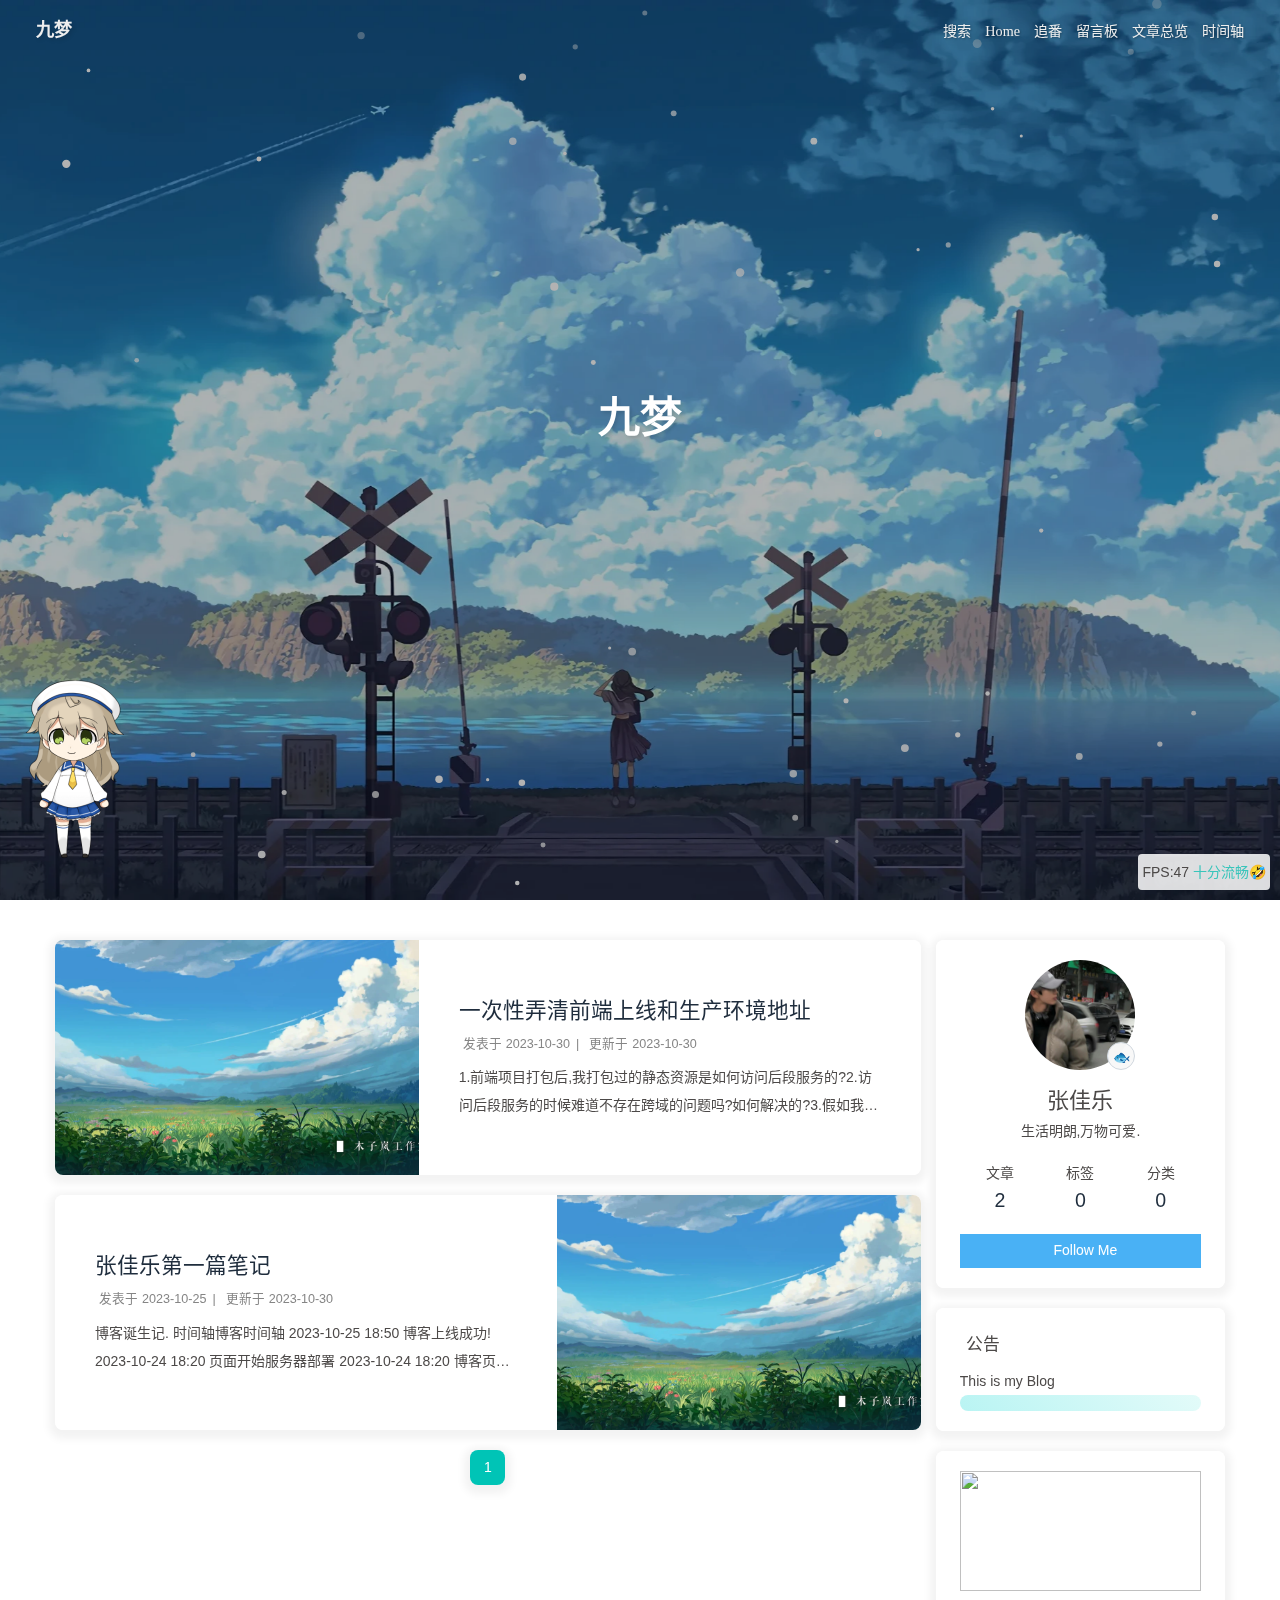
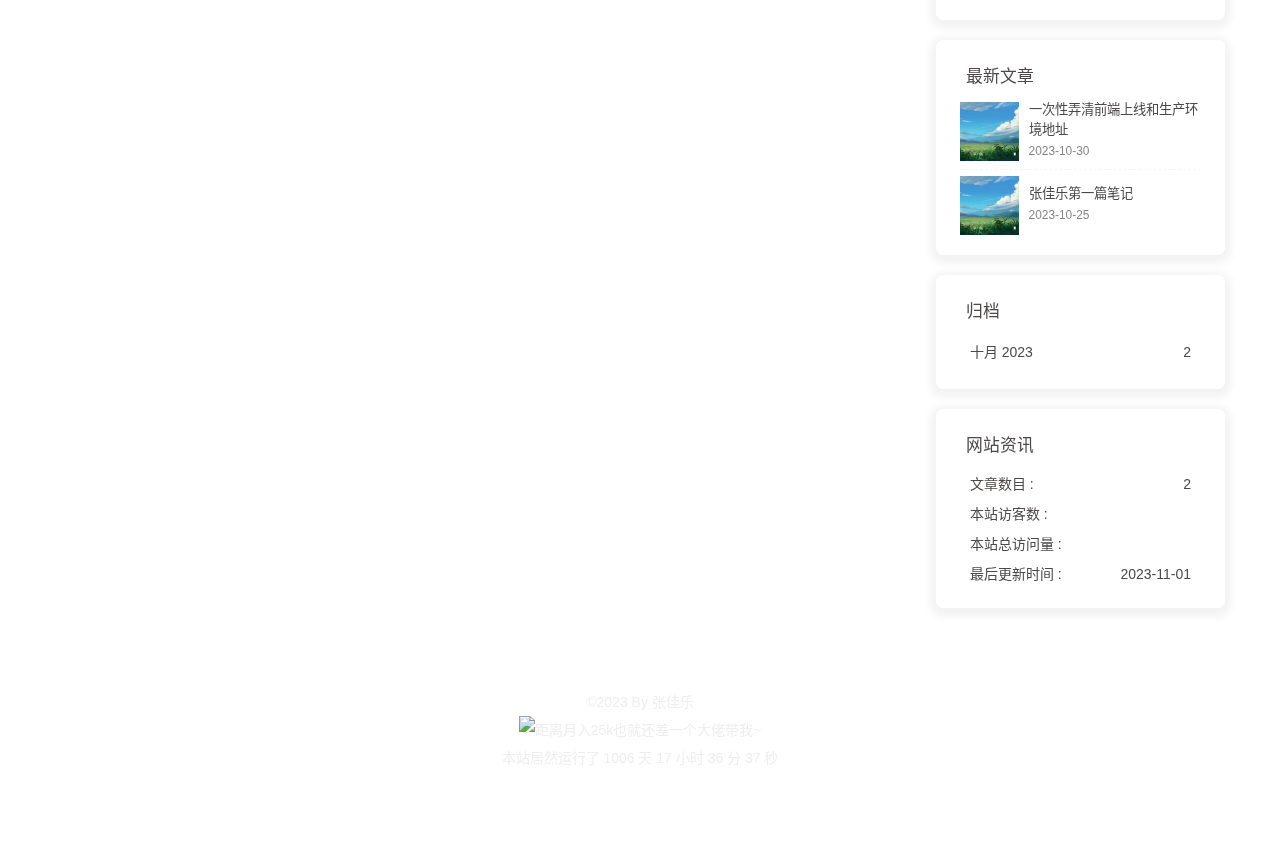
==== commit 19921848: "Site updated: 2023-11-01 10:17:42" ====
--- a/index.html
+++ b/index.html
@@ -54,7 +54,7 @@
   isHome: true,
   isHighlightShrink: true,
   isToc: false,
-  postUpdate: '2023-11-01 10:05:45'
+  postUpdate: '2023-11-01 10:17:41'
 }</script><script>(win=>{
       win.saveToLocal = {
         set: (key, value, ttl) => {
@@ -151,7 +151,7 @@
         }
       }
       detectApple()
-    })(window)</script><link rel="stylesheet" href="/css/custom.css" media="defer" onload="this.media='all'"><span id="fps"></span><script type="text/javascript" src="https://unpkg.zhimg.com/jquery@latest/dist/jquery.min.js"></script><!-- hexo injector head_end start --><link rel="stylesheet" href="https://cdn.cbd.int/hexo-butterfly-wowjs/lib/animate.min.css" media="print" onload="this.media='screen'"><link rel="stylesheet" href="https://cdn.cbd.int/hexo-butterfly-clock-anzhiyu@1.1.6/lib/clock.min.css" /><link rel="stylesheet" href="https://cdn.cbd.int/hexo-butterfly-swiper-anzhiyu@1.0.4/lib/swiper.min.css" media="print" onload="this.media='all'"><link rel="stylesheet" href="https://cdn.cbd.int/hexo-butterfly-swiper-anzhiyu@1.0.4/lib/swiperstyle.css" media="print" onload="this.media='all'"><link rel="stylesheet" href="https://npm.elemecdn.com/anzhiyu-blog@2.0.4/css/runtime/runtime.min.css" media="print" onload="this.media='all'"><!-- hexo injector head_end end --><meta name="generator" content="Hexo 6.3.0"><link rel="alternate" href="/atom.xml" title="九梦" type="application/atom+xml">
+    })(window)</script><link rel="stylesheet" href="/css/custom.css" media="defer" onload="this.media='all'"><span id="fps"></span><script type="text/javascript" src="https://unpkg.zhimg.com/jquery@latest/dist/jquery.min.js"></script><!-- hexo injector head_end start --><link rel="stylesheet" href="https://npm.elemecdn.com/anzhiyu-blog@2.0.4/css/runtime/runtime.min.css" media="print" onload="this.media='all'"><link rel="stylesheet" href="https://cdn.cbd.int/hexo-butterfly-swiper-anzhiyu@1.0.4/lib/swiper.min.css" media="print" onload="this.media='all'"><link rel="stylesheet" href="https://cdn.cbd.int/hexo-butterfly-swiper-anzhiyu@1.0.4/lib/swiperstyle.css" media="print" onload="this.media='all'"><link rel="stylesheet" href="https://cdn.cbd.int/hexo-butterfly-clock-anzhiyu@1.1.6/lib/clock.min.css" /><link rel="stylesheet" href="https://cdn.cbd.int/hexo-butterfly-wowjs/lib/animate.min.css" media="print" onload="this.media='screen'"><!-- hexo injector head_end end --><meta name="generator" content="Hexo 6.3.0"><link rel="alternate" href="/atom.xml" title="九梦" type="application/atom+xml">
 </head><body><div id="web_bg"></div><div id="sidebar"><div id="menu-mask"></div><div id="sidebar-menus"><div class="avatar-img is-center"><img src="/img/logo.jpg" onerror="onerror=null;src='/img/friend_404.gif'" alt="avatar"/></div><div class="sidebar-site-data site-data is-center"><a href="/archives/"><div class="headline">文章</div><div class="length-num">2</div></a><a href="/tags/"><div class="headline">标签</div><div class="length-num">0</div></a><a href="/categories/"><div class="headline">分类</div><div class="length-num">0</div></a></div><hr class="custom-hr"/><div class="menus_items"><div class="menus_item"><a class="site-page" href="/"><i class="fa-fw fas fa-home"></i><span> Home</span></a></div><div class="menus_item"><a class="site-page" href="/bangumis/index.html"><i class="fa-fw fas fa-home"></i><span> 追番</span></a></div><div class="menus_item"><a class="site-page" href="/comments/"><i class="fa-fw fas fa-envelope"></i><span> 留言板</span></a></div><div class="menus_item"><a class="site-page" href="/archives/"><i class="fa-fw fas fa-archive"></i><span> 文章总览</span></a></div><div class="menus_item"><a class="site-page" href="/archives/"><i class="fa-fw fas fa-archive"></i><span> 时间轴</span></a></div></div></div></div><div class="page" id="body-wrap"><header class="full_page" id="page-header"><nav id="nav"><span id="blog-info"><a href="/" title="九梦"><span class="site-name">九梦</span></a></span><div id="menus"><div id="search-button"><a class="site-page social-icon search" href="javascript:void(0);"><i class="fas fa-search fa-fw"></i><span> 搜索</span></a></div><div class="menus_items"><div class="menus_item"><a class="site-page" href="/"><i class="fa-fw fas fa-home"></i><span> Home</span></a></div><div class="menus_item"><a class="site-page" href="/bangumis/index.html"><i class="fa-fw fas fa-home"></i><span> 追番</span></a></div><div class="menus_item"><a class="site-page" href="/comments/"><i class="fa-fw fas fa-envelope"></i><span> 留言板</span></a></div><div class="menus_item"><a class="site-page" href="/archives/"><i class="fa-fw fas fa-archive"></i><span> 文章总览</span></a></div><div class="menus_item"><a class="site-page" href="/archives/"><i class="fa-fw fas fa-archive"></i><span> 时间轴</span></a></div></div><div id="toggle-menu"><a class="site-page" href="javascript:void(0);"><i class="fas fa-bars fa-fw"></i></a></div></div></nav><div id="site-info"><h1 id="site-title">九梦</h1><div id="site-subtitle"><span id="subtitle"></span></div></div><div id="scroll-down"><i class="fas fa-angle-down scroll-down-effects"></i></div></header><main class="layout" id="content-inner"><div class="recent-posts" id="recent-posts"><div class="recent-post-item"><div class="post_cover left"><a href="/posts/undefined.html" title="一次性弄清前端上线和生产环境地址"><img class="post-bg" src="/img/default_cover_199.png" onerror="this.onerror=null;this.src='/img/404.jpg'" alt="一次性弄清前端上线和生产环境地址"></a></div><div class="recent-post-info"><a class="article-title" href="/posts/undefined.html" title="一次性弄清前端上线和生产环境地址">一次性弄清前端上线和生产环境地址</a><div class="article-meta-wrap"><span class="post-meta-date"><i class="far fa-calendar-alt"></i><span class="article-meta-label">发表于</span><time class="post-meta-date-created" datetime="2023-10-30T02:13:28.000Z" title="发表于 2023-10-30 10:13:28">2023-10-30</time><span class="article-meta-separator">|</span><i class="fas fa-history"></i><span class="article-meta-label">更新于</span><time class="post-meta-date-updated" datetime="2023-10-30T02:26:37.174Z" title="更新于 2023-10-30 10:26:37">2023-10-30</time></span></div><div class="content">1.前端项目打包后,我打包过的静态资源是如何访问后段服务的?2.访问后段服务的时候难道不存在跨域的问题吗?如何解决的?3.假如我想最近简单修改部署后的目录该如何做?
 
 💡Tips:不知道小伙伴在前端开发的时候有没有这样的困惑
@@ -171,7 +171,7 @@
 
 
 在线图片
-</div></div></div><nav id="pagination"><div class="pagination"><span class="page-number current">1</span></div></nav></div><div class="aside-content" id="aside-content"><div class="card-widget card-info"><div class="author_top is-center"><div class="card-info-avatar"><div class="avatar-img"><img src="/img/logo.jpg" onerror="this.onerror=null;this.src='/img/friend_404.gif'" alt="avatar"/></div><div class="author-status-box"><div class="author-status"><g-emoji class="g-emoji" alias="palm_tree" fallback-src="https://lskypro.acozycotage.net/LightPicture/2022/12/fe1dc0402e623096.jpg">🐟</g-emoji><span>认真摸鱼中</span></div></div></div><div class="author-info__name">张佳乐</div><div class="author-info__description">生活明朗,万物可爱.</div></div><div class="card-info-data site-data is-center"><a href="/archives/"><div class="headline">文章</div><div class="length-num">2</div></a><a href="/tags/"><div class="headline">标签</div><div class="length-num">0</div></a><a href="/categories/"><div class="headline">分类</div><div class="length-num">0</div></a></div><a id="card-info-btn" target="_blank" rel="noopener" href="https://github.com/xxxxxx"><i class="fab fa-github"></i><span>Follow Me</span></a></div><div class="card-widget card-announcement"><div class="item-headline"><i class="fas fa-bullhorn fa-shake"></i><span>公告</span></div><div class="announcement_content">This is my Blog</div><div id="welcome-info"></div></div><div class="sticky_layout"><div class="card-widget card-recent-post"><div class="item-headline"><i class="fas fa-history"></i><span>最新文章</span></div><div class="aside-list"><div class="aside-list-item"><a class="thumbnail" href="/posts/undefined.html" title="一次性弄清前端上线和生产环境地址"><img src="/img/default_cover_199.png" onerror="this.onerror=null;this.src='/img/404.jpg'" alt="一次性弄清前端上线和生产环境地址"/></a><div class="content"><a class="title" href="/posts/undefined.html" title="一次性弄清前端上线和生产环境地址">一次性弄清前端上线和生产环境地址</a><time datetime="2023-10-30T02:13:28.000Z" title="发表于 2023-10-30 10:13:28">2023-10-30</time></div></div><div class="aside-list-item"><a class="thumbnail" href="/posts/31ea.html" title="张佳乐第一篇笔记"><img src="/img/default_cover_199.png" onerror="this.onerror=null;this.src='/img/404.jpg'" alt="张佳乐第一篇笔记"/></a><div class="content"><a class="title" href="/posts/31ea.html" title="张佳乐第一篇笔记">张佳乐第一篇笔记</a><time datetime="2023-10-25T03:06:16.000Z" title="发表于 2023-10-25 11:06:16">2023-10-25</time></div></div></div></div><div class="card-widget card-archives"><div class="item-headline"><i class="fas fa-archive"></i><span>归档</span></div><ul class="card-archive-list"><li class="card-archive-list-item"><a class="card-archive-list-link" href="/archives/2023/10/"><span class="card-archive-list-date">十月 2023</span><span class="card-archive-list-count">2</span></a></li></ul></div><div class="card-widget card-webinfo"><div class="item-headline"><i class="fas fa-chart-line"></i><span>网站资讯</span></div><div class="webinfo"><div class="webinfo-item"><div class="item-name">文章数目 :</div><div class="item-count">2</div></div><div class="webinfo-item"><div class="item-name">本站访客数 :</div><div class="item-count" id="busuanzi_value_site_uv"><i class="fa-solid fa-spinner fa-spin"></i></div></div><div class="webinfo-item"><div class="item-name">本站总访问量 :</div><div class="item-count" id="busuanzi_value_site_pv"><i class="fa-solid fa-spinner fa-spin"></i></div></div><div class="webinfo-item"><div class="item-name">最后更新时间 :</div><div class="item-count" id="last-push-date" data-lastPushDate="2023-11-01T02:05:45.706Z"><i class="fa-solid fa-spinner fa-spin"></i></div></div></div></div></div></div></main><footer id="footer"><div id="footer-wrap"><div class="copyright">&copy;2023 By 张佳乐</div></div></footer></div><div id="rightside"><div id="rightside-config-hide"><button id="darkmode" type="button" title="浅色和深色模式转换"><i class="fas fa-adjust"></i></button><button id="hide-aside-btn" type="button" title="单栏和双栏切换"><i class="fas fa-arrows-alt-h"></i></button></div><div id="rightside-config-show"><button id="rightside-config" type="button" title="设置"><i class="fas fa-cog fa-spin"></i></button><button id="go-up" type="button" title="回到顶部"><span class="scroll-percent"></span><i class="fas fa-arrow-up"></i></button></div></div><div><script src="/js/utils.js"></script><script src="/js/main.js"></script><script src="https://cdn.jsdelivr.net/npm/@fancyapps/ui/dist/fancybox/fancybox.umd.min.js"></script><div class="js-pjax"><script>window.typedJSFn = {
+</div></div></div><nav id="pagination"><div class="pagination"><span class="page-number current">1</span></div></nav></div><div class="aside-content" id="aside-content"><div class="card-widget card-info"><div class="author_top is-center"><div class="card-info-avatar"><div class="avatar-img"><img src="/img/logo.jpg" onerror="this.onerror=null;this.src='/img/friend_404.gif'" alt="avatar"/></div><div class="author-status-box"><div class="author-status"><g-emoji class="g-emoji" alias="palm_tree" fallback-src="https://lskypro.acozycotage.net/LightPicture/2022/12/fe1dc0402e623096.jpg">🐟</g-emoji><span>认真摸鱼中</span></div></div></div><div class="author-info__name">张佳乐</div><div class="author-info__description">生活明朗,万物可爱.</div></div><div class="card-info-data site-data is-center"><a href="/archives/"><div class="headline">文章</div><div class="length-num">2</div></a><a href="/tags/"><div class="headline">标签</div><div class="length-num">0</div></a><a href="/categories/"><div class="headline">分类</div><div class="length-num">0</div></a></div><a id="card-info-btn" target="_blank" rel="noopener" href="https://github.com/xxxxxx"><i class="fab fa-github"></i><span>Follow Me</span></a></div><div class="card-widget card-announcement"><div class="item-headline"><i class="fas fa-bullhorn fa-shake"></i><span>公告</span></div><div class="announcement_content">This is my Blog</div><div id="welcome-info"></div></div><div class="sticky_layout"><div class="card-widget card-recent-post"><div class="item-headline"><i class="fas fa-history"></i><span>最新文章</span></div><div class="aside-list"><div class="aside-list-item"><a class="thumbnail" href="/posts/undefined.html" title="一次性弄清前端上线和生产环境地址"><img src="/img/default_cover_199.png" onerror="this.onerror=null;this.src='/img/404.jpg'" alt="一次性弄清前端上线和生产环境地址"/></a><div class="content"><a class="title" href="/posts/undefined.html" title="一次性弄清前端上线和生产环境地址">一次性弄清前端上线和生产环境地址</a><time datetime="2023-10-30T02:13:28.000Z" title="发表于 2023-10-30 10:13:28">2023-10-30</time></div></div><div class="aside-list-item"><a class="thumbnail" href="/posts/31ea.html" title="张佳乐第一篇笔记"><img src="/img/default_cover_199.png" onerror="this.onerror=null;this.src='/img/404.jpg'" alt="张佳乐第一篇笔记"/></a><div class="content"><a class="title" href="/posts/31ea.html" title="张佳乐第一篇笔记">张佳乐第一篇笔记</a><time datetime="2023-10-25T03:06:16.000Z" title="发表于 2023-10-25 11:06:16">2023-10-25</time></div></div></div></div><div class="card-widget card-archives"><div class="item-headline"><i class="fas fa-archive"></i><span>归档</span></div><ul class="card-archive-list"><li class="card-archive-list-item"><a class="card-archive-list-link" href="/archives/2023/10/"><span class="card-archive-list-date">十月 2023</span><span class="card-archive-list-count">2</span></a></li></ul></div><div class="card-widget card-webinfo"><div class="item-headline"><i class="fas fa-chart-line"></i><span>网站资讯</span></div><div class="webinfo"><div class="webinfo-item"><div class="item-name">文章数目 :</div><div class="item-count">2</div></div><div class="webinfo-item"><div class="item-name">本站访客数 :</div><div class="item-count" id="busuanzi_value_site_uv"><i class="fa-solid fa-spinner fa-spin"></i></div></div><div class="webinfo-item"><div class="item-name">本站总访问量 :</div><div class="item-count" id="busuanzi_value_site_pv"><i class="fa-solid fa-spinner fa-spin"></i></div></div><div class="webinfo-item"><div class="item-name">最后更新时间 :</div><div class="item-count" id="last-push-date" data-lastPushDate="2023-11-01T02:17:41.811Z"><i class="fa-solid fa-spinner fa-spin"></i></div></div></div></div></div></div></main><footer id="footer"><div id="footer-wrap"><div class="copyright">&copy;2023 By 张佳乐</div></div></footer></div><div id="rightside"><div id="rightside-config-hide"><button id="darkmode" type="button" title="浅色和深色模式转换"><i class="fas fa-adjust"></i></button><button id="hide-aside-btn" type="button" title="单栏和双栏切换"><i class="fas fa-arrows-alt-h"></i></button></div><div id="rightside-config-show"><button id="rightside-config" type="button" title="设置"><i class="fas fa-cog fa-spin"></i></button><button id="go-up" type="button" title="回到顶部"><span class="scroll-percent"></span><i class="fas fa-arrow-up"></i></button></div></div><div><script src="/js/utils.js"></script><script src="/js/main.js"></script><script src="https://cdn.jsdelivr.net/npm/@fancyapps/ui/dist/fancybox/fancybox.umd.min.js"></script><div class="js-pjax"><script>window.typedJSFn = {
   init: (str) => {
     window.typed = new Typed('#subtitle', Object.assign({
       strings: str,
@@ -266,63 +266,55 @@
   if (e.request.status === 404) {
     pjax.loadUrl('/404.html')
   }
-})</script><script async data-pjax src="//busuanzi.ibruce.info/busuanzi/2.3/busuanzi.pure.mini.js"></script><div id="local-search"><div class="search-dialog"><nav class="search-nav"><span class="search-dialog-title">搜索</span><span id="loading-status"></span><button class="search-close-button"><i class="fas fa-times"></i></button></nav><div class="is-center" id="loading-database"><i class="fas fa-spinner fa-pulse"></i><span>  数据库加载中</span></div><div class="search-wrap"><div id="local-search-input"><div class="local-search-box"><input class="local-search-box--input" placeholder="搜索文章" type="text"/></div></div><hr/><div id="local-search-results"></div><div id="local-search-stats-wrap"></div></div></div><div id="search-mask"></div><script src="/js/search/local-search.js"></script></div></div><!-- hexo injector body_end start --><div class="js-pjax"><script async="async">var arr = document.getElementsByClassName('recent-post-item');
-for(var i = 0;i<arr.length;i++){
-    arr[i].classList.add('wow');
-    arr[i].classList.add('animate__zoomIn');
-    arr[i].setAttribute('data-wow-duration', '1.5s');
-    arr[i].setAttribute('data-wow-delay', '200ms');
-    arr[i].setAttribute('data-wow-offset', '30');
-    arr[i].setAttribute('data-wow-iteration', '1');
-  }</script><script async="async">var arr = document.getElementsByClassName('card-widget');
-for(var i = 0;i<arr.length;i++){
-    arr[i].classList.add('wow');
-    arr[i].classList.add('animate__zoomIn');
-    arr[i].setAttribute('data-wow-duration', '');
-    arr[i].setAttribute('data-wow-delay', '200ms');
-    arr[i].setAttribute('data-wow-offset', '');
-    arr[i].setAttribute('data-wow-iteration', '');
-  }</script><script async="async">var arr = document.getElementsByClassName('flink-list-card');
-for(var i = 0;i<arr.length;i++){
-    arr[i].classList.add('wow');
-    arr[i].classList.add('animate__flipInY');
-    arr[i].setAttribute('data-wow-duration', '3s');
-    arr[i].setAttribute('data-wow-delay', '');
-    arr[i].setAttribute('data-wow-offset', '');
-    arr[i].setAttribute('data-wow-iteration', '');
-  }</script><script async="async">var arr = document.getElementsByClassName('flink-list-card');
-for(var i = 0;i<arr.length;i++){
-    arr[i].classList.add('wow');
-    arr[i].classList.add('animate__animated');
-    arr[i].setAttribute('data-wow-duration', '3s');
-    arr[i].setAttribute('data-wow-delay', '');
-    arr[i].setAttribute('data-wow-offset', '');
-    arr[i].setAttribute('data-wow-iteration', '');
-  }</script><script async="async">var arr = document.getElementsByClassName('article-sort-item');
-for(var i = 0;i<arr.length;i++){
-    arr[i].classList.add('wow');
-    arr[i].classList.add('animate__slideInRight');
-    arr[i].setAttribute('data-wow-duration', '1.5s');
-    arr[i].setAttribute('data-wow-delay', '');
-    arr[i].setAttribute('data-wow-offset', '');
-    arr[i].setAttribute('data-wow-iteration', '');
-  }</script><script async="async">var arr = document.getElementsByClassName('site-card');
-for(var i = 0;i<arr.length;i++){
-    arr[i].classList.add('wow');
-    arr[i].classList.add('animate__flipInY');
-    arr[i].setAttribute('data-wow-duration', '3s');
-    arr[i].setAttribute('data-wow-delay', '');
-    arr[i].setAttribute('data-wow-offset', '');
-    arr[i].setAttribute('data-wow-iteration', '');
-  }</script><script async="async">var arr = document.getElementsByClassName('site-card');
-for(var i = 0;i<arr.length;i++){
-    arr[i].classList.add('wow');
-    arr[i].classList.add('animate__animated');
-    arr[i].setAttribute('data-wow-duration', '3s');
-    arr[i].setAttribute('data-wow-delay', '');
-    arr[i].setAttribute('data-wow-offset', '');
-    arr[i].setAttribute('data-wow-iteration', '');
-  }</script></div><script defer src="https://cdn.cbd.int/hexo-butterfly-wowjs/lib/wow.min.js"></script><script defer src="https://cdn.cbd.int/hexo-butterfly-wowjs/lib/wow_init.js"></script><script data-pjax>
+})</script><script async data-pjax src="//busuanzi.ibruce.info/busuanzi/2.3/busuanzi.pure.mini.js"></script><div id="local-search"><div class="search-dialog"><nav class="search-nav"><span class="search-dialog-title">搜索</span><span id="loading-status"></span><button class="search-close-button"><i class="fas fa-times"></i></button></nav><div class="is-center" id="loading-database"><i class="fas fa-spinner fa-pulse"></i><span>  数据库加载中</span></div><div class="search-wrap"><div id="local-search-input"><div class="local-search-box"><input class="local-search-box--input" placeholder="搜索文章" type="text"/></div></div><hr/><div id="local-search-results"></div><div id="local-search-stats-wrap"></div></div></div><div id="search-mask"></div><script src="/js/search/local-search.js"></script></div></div><!-- hexo injector body_end start --><script data-pjax>
+  function butterfly_footer_beautify_injector_config(){
+    var parent_div_git = document.getElementById('footer-wrap');
+    var item_html = '<div id="workboard"></div><p id="ghbdages"><a class="github-badge" target="_blank" href="https://hexo.io/" style="margin-inline:5px" data-title="博客框架为Hexo_v5.4.0" title=""><img src="https://img.shields.io/badge/Frame-Hexo-blue?style=flat&amp;logo=hexo" alt=""/></a><a class="github-badge" target="_blank" href="https://butterfly.js.org/" style="margin-inline:5px" data-title="主题版本Butterfly_v4.2.2" title=""><img src="https://img.shields.io/badge/Theme-Butterfly-6513df?style=flat&amp;logo=bitdefender" alt=""/></a><a class="github-badge" target="_blank" href="https://www.jsdelivr.com/" style="margin-inline:5px" data-title="本站使用JsDelivr为静态资源提供CDN加速" title=""><img src="https://img.shields.io/badge/CDN-jsDelivr-orange?style=flat&amp;logo=jsDelivr" alt=""/></a><a class="github-badge" target="_blank" href="https://beian.miit.gov.cn/#/Integrated/index" style="margin-inline:5px" data-title="本站已在湘进行备案" title=""><img src="https://img.shields.io/badge/湘ICP备-2022004213号-e1d492?style=flat&amp;logo=[data-uri]" alt=""/></a><a class="github-badge" target="_blank" href="https://github.com/" style="margin-inline:5px" data-title="本站项目由Github托管" title=""><img src="https://img.shields.io/badge/Source-Github-d021d6?style=flat&amp;logo=GitHub" alt=""/></a><a class="github-badge" target="_blank" href="http://creativecommons.org/licenses/by-nc-sa/4.0/" style="margin-inline:5px" data-title="本站采用知识共享署名-非商业性使用-相同方式共享4.0国际许可协议进行许可" title=""><img src="https://img.shields.io/badge/Copyright-BY--NC--SA%204.0-d42328?style=flat&amp;logo=Claris" alt=""/></a></p>';
+    console.log('已挂载butterfly_footer_beautify')
+    parent_div_git.insertAdjacentHTML("beforeend",item_html)
+    }
+  var elist = 'null'.split(',');
+  var cpage = location.pathname;
+  var epage = 'all';
+  var flag = 0;
+
+  for (var i=0;i<elist.length;i++){
+    if (cpage.includes(elist[i])){
+      flag++;
+    }
+  }
+
+  if ((epage ==='all')&&(flag == 0)){
+    butterfly_footer_beautify_injector_config();
+  }
+  else if (epage === cpage){
+    butterfly_footer_beautify_injector_config();
+  }
+  </script><script async src="/js/runtime.js"></script><script data-pjax>
+  function butterfly_swiper_injector_config(){
+    var parent_div_git = document.getElementById('recent-posts');
+    var item_html = '<div class="recent-post-item swiper_container_card" style="height: auto;width: 100%"><div id="random"><div id="random-banner"><canvas id="peoplecanvas"></canvas></div><a id="random-hover" style="width:100%;height:auto;" href="javascript:toRandomPost()" rel="external nofollow noreferrer" one-link-mark="yes"><i class="fa fa-paper-plane" style="margin-left:10px"></i><div style="margin-left:10px">随便逛逛<i class="fa-solid fa-arrow-right" style="margin-left:10px"></i></div></a></div><div class="blog-slider swiper-container-fade swiper-container-horizontal" id="swiper_container"><div class="blog-slider__wrp swiper-wrapper" style="transition-duration: 0ms;"><div class="blog-slider__item swiper-slide" style="width: 750px; opacity: 1; transform: translate3d(0px, 0px, 0px); transition-duration: 0ms;"><a class="blog-slider__img" onclick="pjax.loadUrl(&quot;posts/undefined.html&quot;);" href="javascript:void(0);" alt=""><img width="48" height="48" src="/img/default_cover_199.png" alt="" onerror="this.src=https://cdn.cbd.int/akilar-candyassets/image/loading.gif; this.onerror = null;"/></a><div class="blog-slider__content"><span class="blog-slider__code">2023-10-30</span><a class="blog-slider__title" onclick="pjax.loadUrl(&quot;posts/undefined.html&quot;);" href="javascript:void(0);" alt="">一次性弄清前端上线和生产环境地址</a><div class="blog-slider__text">再怎么看我也不知道怎么描述它的啦！</div><a class="blog-slider__button" onclick="pjax.loadUrl(&quot;posts/undefined.html&quot;);" href="javascript:void(0);" alt="">详情       </a></div></div><div class="blog-slider__item swiper-slide" style="width: 750px; opacity: 1; transform: translate3d(0px, 0px, 0px); transition-duration: 0ms;"><a class="blog-slider__img" onclick="pjax.loadUrl(&quot;posts/31ea.html&quot;);" href="javascript:void(0);" alt=""><img width="48" height="48" src="/img/default_cover_199.png" alt="" onerror="this.src=https://cdn.cbd.int/akilar-candyassets/image/loading.gif; this.onerror = null;"/></a><div class="blog-slider__content"><span class="blog-slider__code">2023-10-25</span><a class="blog-slider__title" onclick="pjax.loadUrl(&quot;posts/31ea.html&quot;);" href="javascript:void(0);" alt="">张佳乐第一篇笔记</a><div class="blog-slider__text">再怎么看我也不知道怎么描述它的啦！</div><a class="blog-slider__button" onclick="pjax.loadUrl(&quot;posts/31ea.html&quot;);" href="javascript:void(0);" alt="">详情       </a></div></div></div><div class="blog-slider__pagination swiper-pagination-clickable swiper-pagination-bullets"></div></div></div>';
+    console.log('已挂载butterfly_swiper')
+    parent_div_git.insertAdjacentHTML("afterbegin",item_html)
+    }
+  var elist = 'undefined'.split(',');
+  var cpage = location.pathname;
+  var epage = '/';
+  var flag = 0;
+
+  for (var i=0;i<elist.length;i++){
+    if (cpage.includes(elist[i])){
+      flag++;
+    }
+  }
+
+  if ((epage ==='all')&&(flag == 0)){
+    butterfly_swiper_injector_config();
+  }
+  else if (epage === cpage){
+    butterfly_swiper_injector_config();
+  }
+  </script><script defer src="https://npm.elemecdn.com/anzhiyu-blog@1.1.6/js/swiper.min.js"></script><script defer data-pjax src="https://cdn.cbd.int/hexo-butterfly-swiper-anzhiyu@1.0.4/lib/swiper_init.js"></script><script data-pjax src="https://lf26-cdn-tos.bytecdntp.com/cdn/expire-1-M/gsap/3.9.1/gsap.min.js"></script><script defer src="https://npm.elemecdn.com/hexo-butterfly-swiper-anzhiyu@1.0.4/lib/people.min.js"></script><script async src="/anzhiyu/random.js"></script><script data-pjax>
   function butterfly_clock_anzhiyu_injector_config(){
     var parent_div_git = document.getElementsByClassName('sticky_layout')[0];
     var item_html = '<div class="card-widget card-clock"><div class="card-glass"><div class="card-background"><div class="card-content"><div id="hexo_electric_clock"><img class="entered loading" id="card-clock-loading" src="https://cdn.cbd.int/hexo-butterfly-clock-anzhiyu@1.1.6/lib/loading.gif" style="height: 120px; width: 100%;" data-ll-status="loading"/></div></div></div></div></div>';
@@ -353,52 +345,60 @@
   else if (epage === cpage){
     butterfly_clock_anzhiyu_injector_config();
   }
-  </script><script src="https://widget.qweather.net/simple/static/js/he-simple-common.js?v=2.0"></script><script data-pjax src="https://cdn.cbd.int/hexo-butterfly-clock-anzhiyu@1.1.6/lib/clock.min.js"></script><script data-pjax>
-  function butterfly_swiper_injector_config(){
-    var parent_div_git = document.getElementById('recent-posts');
-    var item_html = '<div class="recent-post-item swiper_container_card" style="height: auto;width: 100%"><div id="random"><div id="random-banner"><canvas id="peoplecanvas"></canvas></div><a id="random-hover" style="width:100%;height:auto;" href="javascript:toRandomPost()" rel="external nofollow noreferrer" one-link-mark="yes"><i class="fa fa-paper-plane" style="margin-left:10px"></i><div style="margin-left:10px">随便逛逛<i class="fa-solid fa-arrow-right" style="margin-left:10px"></i></div></a></div><div class="blog-slider swiper-container-fade swiper-container-horizontal" id="swiper_container"><div class="blog-slider__wrp swiper-wrapper" style="transition-duration: 0ms;"><div class="blog-slider__item swiper-slide" style="width: 750px; opacity: 1; transform: translate3d(0px, 0px, 0px); transition-duration: 0ms;"><a class="blog-slider__img" onclick="pjax.loadUrl(&quot;posts/undefined.html&quot;);" href="javascript:void(0);" alt=""><img width="48" height="48" src="/img/default_cover_199.png" alt="" onerror="this.src=https://cdn.cbd.int/akilar-candyassets/image/loading.gif; this.onerror = null;"/></a><div class="blog-slider__content"><span class="blog-slider__code">2023-10-30</span><a class="blog-slider__title" onclick="pjax.loadUrl(&quot;posts/undefined.html&quot;);" href="javascript:void(0);" alt="">一次性弄清前端上线和生产环境地址</a><div class="blog-slider__text">再怎么看我也不知道怎么描述它的啦！</div><a class="blog-slider__button" onclick="pjax.loadUrl(&quot;posts/undefined.html&quot;);" href="javascript:void(0);" alt="">详情       </a></div></div><div class="blog-slider__item swiper-slide" style="width: 750px; opacity: 1; transform: translate3d(0px, 0px, 0px); transition-duration: 0ms;"><a class="blog-slider__img" onclick="pjax.loadUrl(&quot;posts/31ea.html&quot;);" href="javascript:void(0);" alt=""><img width="48" height="48" src="/img/default_cover_199.png" alt="" onerror="this.src=https://cdn.cbd.int/akilar-candyassets/image/loading.gif; this.onerror = null;"/></a><div class="blog-slider__content"><span class="blog-slider__code">2023-10-25</span><a class="blog-slider__title" onclick="pjax.loadUrl(&quot;posts/31ea.html&quot;);" href="javascript:void(0);" alt="">张佳乐第一篇笔记</a><div class="blog-slider__text">再怎么看我也不知道怎么描述它的啦！</div><a class="blog-slider__button" onclick="pjax.loadUrl(&quot;posts/31ea.html&quot;);" href="javascript:void(0);" alt="">详情       </a></div></div></div><div class="blog-slider__pagination swiper-pagination-clickable swiper-pagination-bullets"></div></div></div>';
-    console.log('已挂载butterfly_swiper')
-    parent_div_git.insertAdjacentHTML("afterbegin",item_html)
-    }
-  var elist = 'undefined'.split(',');
-  var cpage = location.pathname;
-  var epage = '/';
-  var flag = 0;
-
-  for (var i=0;i<elist.length;i++){
-    if (cpage.includes(elist[i])){
-      flag++;
-    }
-  }
-
-  if ((epage ==='all')&&(flag == 0)){
-    butterfly_swiper_injector_config();
-  }
-  else if (epage === cpage){
-    butterfly_swiper_injector_config();
-  }
-  </script><script defer src="https://npm.elemecdn.com/anzhiyu-blog@1.1.6/js/swiper.min.js"></script><script defer data-pjax src="https://cdn.cbd.int/hexo-butterfly-swiper-anzhiyu@1.0.4/lib/swiper_init.js"></script><script data-pjax src="https://lf26-cdn-tos.bytecdntp.com/cdn/expire-1-M/gsap/3.9.1/gsap.min.js"></script><script defer src="https://npm.elemecdn.com/hexo-butterfly-swiper-anzhiyu@1.0.4/lib/people.min.js"></script><script async src="/anzhiyu/random.js"></script><script data-pjax>
-  function butterfly_footer_beautify_injector_config(){
-    var parent_div_git = document.getElementById('footer-wrap');
-    var item_html = '<div id="workboard"></div><p id="ghbdages"><a class="github-badge" target="_blank" href="https://hexo.io/" style="margin-inline:5px" data-title="博客框架为Hexo_v5.4.0" title=""><img src="https://img.shields.io/badge/Frame-Hexo-blue?style=flat&amp;logo=hexo" alt=""/></a><a class="github-badge" target="_blank" href="https://butterfly.js.org/" style="margin-inline:5px" data-title="主题版本Butterfly_v4.2.2" title=""><img src="https://img.shields.io/badge/Theme-Butterfly-6513df?style=flat&amp;logo=bitdefender" alt=""/></a><a class="github-badge" target="_blank" href="https://www.jsdelivr.com/" style="margin-inline:5px" data-title="本站使用JsDelivr为静态资源提供CDN加速" title=""><img src="https://img.shields.io/badge/CDN-jsDelivr-orange?style=flat&amp;logo=jsDelivr" alt=""/></a><a class="github-badge" target="_blank" href="https://beian.miit.gov.cn/#/Integrated/index" style="margin-inline:5px" data-title="本站已在湘进行备案" title=""><img src="https://img.shields.io/badge/湘ICP备-2022004213号-e1d492?style=flat&amp;logo=[data-uri]" alt=""/></a><a class="github-badge" target="_blank" href="https://github.com/" style="margin-inline:5px" data-title="本站项目由Github托管" title=""><img src="https://img.shields.io/badge/Source-Github-d021d6?style=flat&amp;logo=GitHub" alt=""/></a><a class="github-badge" target="_blank" href="http://creativecommons.org/licenses/by-nc-sa/4.0/" style="margin-inline:5px" data-title="本站采用知识共享署名-非商业性使用-相同方式共享4.0国际许可协议进行许可" title=""><img src="https://img.shields.io/badge/Copyright-BY--NC--SA%204.0-d42328?style=flat&amp;logo=Claris" alt=""/></a></p>';
-    console.log('已挂载butterfly_footer_beautify')
-    parent_div_git.insertAdjacentHTML("beforeend",item_html)
-    }
-  var elist = 'null'.split(',');
-  var cpage = location.pathname;
-  var epage = 'all';
-  var flag = 0;
-
-  for (var i=0;i<elist.length;i++){
-    if (cpage.includes(elist[i])){
-      flag++;
-    }
-  }
-
-  if ((epage ==='all')&&(flag == 0)){
-    butterfly_footer_beautify_injector_config();
-  }
-  else if (epage === cpage){
-    butterfly_footer_beautify_injector_config();
-  }
-  </script><script async src="/js/runtime.js"></script><!-- hexo injector body_end end --><script src="/live2dw/lib/L2Dwidget.min.js?094cbace49a39548bed64abff5988b05"></script><script>L2Dwidget.init({"tagMode":false,"debug":false,"model":{"jsonPath":"/live2dw/assets/koharu.model.json"},"display":{"position":"left","width":150,"height":300},"mobile":{"show":false},"log":false,"pluginJsPath":"lib/","pluginModelPath":"assets/","pluginRootPath":"live2dw/"});</script></body></html>+  </script><script src="https://widget.qweather.net/simple/static/js/he-simple-common.js?v=2.0"></script><script data-pjax src="https://cdn.cbd.int/hexo-butterfly-clock-anzhiyu@1.1.6/lib/clock.min.js"></script><div class="js-pjax"><script async="async">var arr = document.getElementsByClassName('recent-post-item');
+for(var i = 0;i<arr.length;i++){
+    arr[i].classList.add('wow');
+    arr[i].classList.add('animate__zoomIn');
+    arr[i].setAttribute('data-wow-duration', '1.5s');
+    arr[i].setAttribute('data-wow-delay', '200ms');
+    arr[i].setAttribute('data-wow-offset', '30');
+    arr[i].setAttribute('data-wow-iteration', '1');
+  }</script><script async="async">var arr = document.getElementsByClassName('card-widget');
+for(var i = 0;i<arr.length;i++){
+    arr[i].classList.add('wow');
+    arr[i].classList.add('animate__zoomIn');
+    arr[i].setAttribute('data-wow-duration', '');
+    arr[i].setAttribute('data-wow-delay', '200ms');
+    arr[i].setAttribute('data-wow-offset', '');
+    arr[i].setAttribute('data-wow-iteration', '');
+  }</script><script async="async">var arr = document.getElementsByClassName('flink-list-card');
+for(var i = 0;i<arr.length;i++){
+    arr[i].classList.add('wow');
+    arr[i].classList.add('animate__flipInY');
+    arr[i].setAttribute('data-wow-duration', '3s');
+    arr[i].setAttribute('data-wow-delay', '');
+    arr[i].setAttribute('data-wow-offset', '');
+    arr[i].setAttribute('data-wow-iteration', '');
+  }</script><script async="async">var arr = document.getElementsByClassName('flink-list-card');
+for(var i = 0;i<arr.length;i++){
+    arr[i].classList.add('wow');
+    arr[i].classList.add('animate__animated');
+    arr[i].setAttribute('data-wow-duration', '3s');
+    arr[i].setAttribute('data-wow-delay', '');
+    arr[i].setAttribute('data-wow-offset', '');
+    arr[i].setAttribute('data-wow-iteration', '');
+  }</script><script async="async">var arr = document.getElementsByClassName('article-sort-item');
+for(var i = 0;i<arr.length;i++){
+    arr[i].classList.add('wow');
+    arr[i].classList.add('animate__slideInRight');
+    arr[i].setAttribute('data-wow-duration', '1.5s');
+    arr[i].setAttribute('data-wow-delay', '');
+    arr[i].setAttribute('data-wow-offset', '');
+    arr[i].setAttribute('data-wow-iteration', '');
+  }</script><script async="async">var arr = document.getElementsByClassName('site-card');
+for(var i = 0;i<arr.length;i++){
+    arr[i].classList.add('wow');
+    arr[i].classList.add('animate__flipInY');
+    arr[i].setAttribute('data-wow-duration', '3s');
+    arr[i].setAttribute('data-wow-delay', '');
+    arr[i].setAttribute('data-wow-offset', '');
+    arr[i].setAttribute('data-wow-iteration', '');
+  }</script><script async="async">var arr = document.getElementsByClassName('site-card');
+for(var i = 0;i<arr.length;i++){
+    arr[i].classList.add('wow');
+    arr[i].classList.add('animate__animated');
+    arr[i].setAttribute('data-wow-duration', '3s');
+    arr[i].setAttribute('data-wow-delay', '');
+    arr[i].setAttribute('data-wow-offset', '');
+    arr[i].setAttribute('data-wow-iteration', '');
+  }</script></div><script defer src="https://cdn.cbd.int/hexo-butterfly-wowjs/lib/wow.min.js"></script><script defer src="https://cdn.cbd.int/hexo-butterfly-wowjs/lib/wow_init.js"></script><!-- hexo injector body_end end --><script src="/live2dw/lib/L2Dwidget.min.js?094cbace49a39548bed64abff5988b05"></script><script>L2Dwidget.init({"tagMode":false,"debug":false,"model":{"jsonPath":"/live2dw/assets/koharu.model.json"},"display":{"position":"left","width":150,"height":300},"mobile":{"show":false},"log":false,"pluginJsPath":"lib/","pluginModelPath":"assets/","pluginRootPath":"live2dw/"});</script></body></html>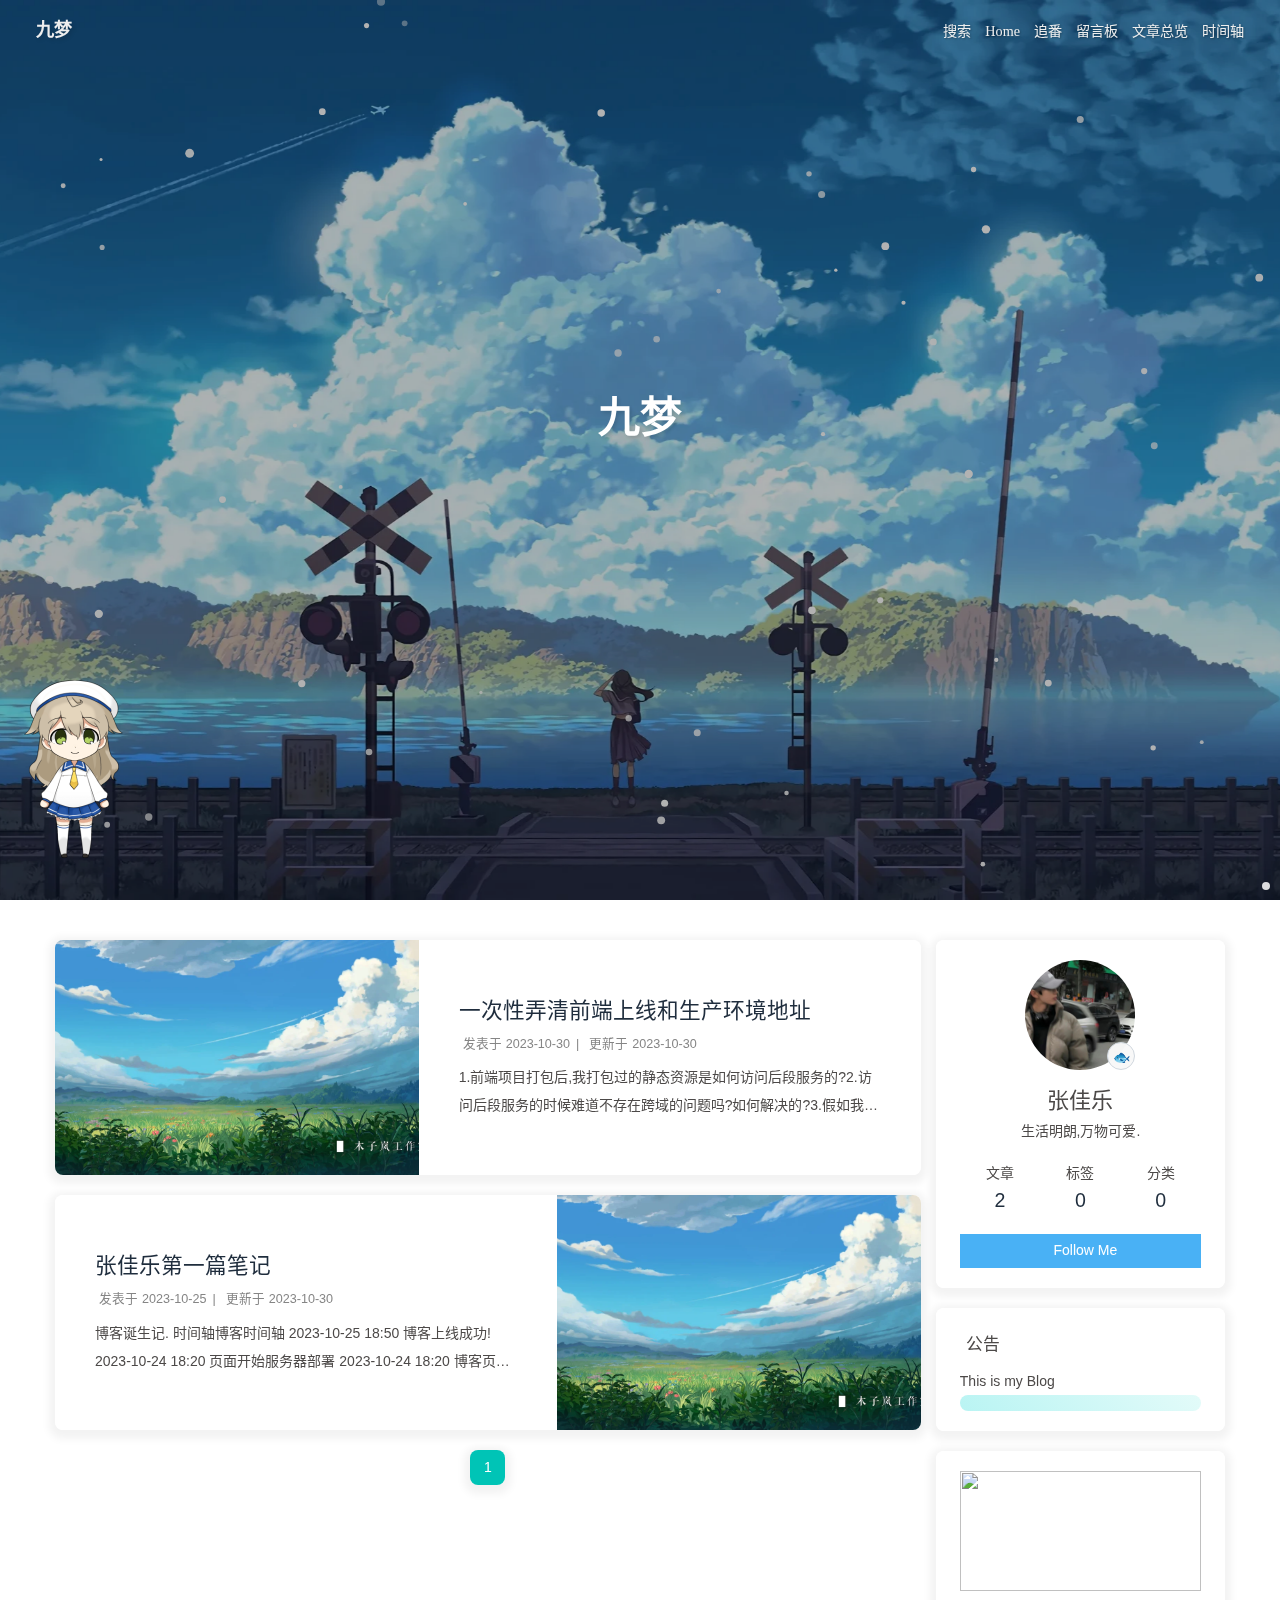
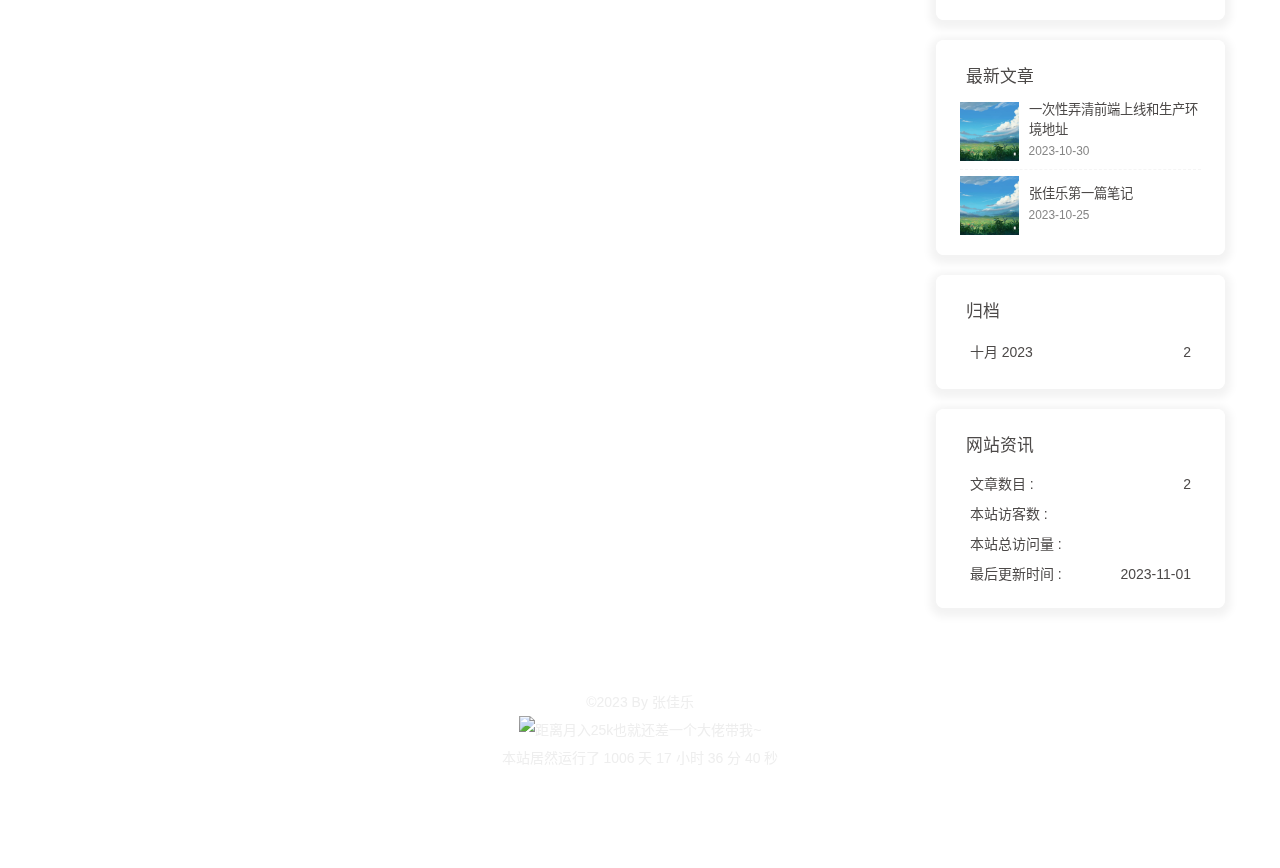
==== commit 9c3137e0: "Site updated: 2023-11-01 10:34:38" ====
--- a/index.html
+++ b/index.html
@@ -54,7 +54,7 @@
   isHome: true,
   isHighlightShrink: true,
   isToc: false,
-  postUpdate: '2023-11-01 10:17:41'
+  postUpdate: '2023-11-01 10:34:37'
 }</script><script>(win=>{
       win.saveToLocal = {
         set: (key, value, ttl) => {
@@ -151,7 +151,7 @@
         }
       }
       detectApple()
-    })(window)</script><link rel="stylesheet" href="/css/custom.css" media="defer" onload="this.media='all'"><span id="fps"></span><script type="text/javascript" src="https://unpkg.zhimg.com/jquery@latest/dist/jquery.min.js"></script><!-- hexo injector head_end start --><link rel="stylesheet" href="https://npm.elemecdn.com/anzhiyu-blog@2.0.4/css/runtime/runtime.min.css" media="print" onload="this.media='all'"><link rel="stylesheet" href="https://cdn.cbd.int/hexo-butterfly-swiper-anzhiyu@1.0.4/lib/swiper.min.css" media="print" onload="this.media='all'"><link rel="stylesheet" href="https://cdn.cbd.int/hexo-butterfly-swiper-anzhiyu@1.0.4/lib/swiperstyle.css" media="print" onload="this.media='all'"><link rel="stylesheet" href="https://cdn.cbd.int/hexo-butterfly-clock-anzhiyu@1.1.6/lib/clock.min.css" /><link rel="stylesheet" href="https://cdn.cbd.int/hexo-butterfly-wowjs/lib/animate.min.css" media="print" onload="this.media='screen'"><!-- hexo injector head_end end --><meta name="generator" content="Hexo 6.3.0"><link rel="alternate" href="/atom.xml" title="九梦" type="application/atom+xml">
+    })(window)</script><link rel="stylesheet" href="/css/custom.css" media="defer" onload="this.media='all'"><span id="fps"></span><script type="text/javascript" src="https://unpkg.zhimg.com/jquery@latest/dist/jquery.min.js"></script><!-- hexo injector head_end start --><link rel="stylesheet" href="https://cdn.cbd.int/hexo-butterfly-clock-anzhiyu@1.1.6/lib/clock.min.css" /><link rel="stylesheet" href="https://npm.elemecdn.com/anzhiyu-blog@2.0.4/css/runtime/runtime.min.css" media="print" onload="this.media='all'"><link rel="stylesheet" href="https://cdn.cbd.int/hexo-butterfly-wowjs/lib/animate.min.css" media="print" onload="this.media='screen'"><link rel="stylesheet" href="https://cdn.cbd.int/hexo-butterfly-swiper-anzhiyu@1.0.4/lib/swiper.min.css" media="print" onload="this.media='all'"><link rel="stylesheet" href="https://cdn.cbd.int/hexo-butterfly-swiper-anzhiyu@1.0.4/lib/swiperstyle.css" media="print" onload="this.media='all'"><!-- hexo injector head_end end --><meta name="generator" content="Hexo 6.3.0"><link rel="alternate" href="/atom.xml" title="九梦" type="application/atom+xml">
 </head><body><div id="web_bg"></div><div id="sidebar"><div id="menu-mask"></div><div id="sidebar-menus"><div class="avatar-img is-center"><img src="/img/logo.jpg" onerror="onerror=null;src='/img/friend_404.gif'" alt="avatar"/></div><div class="sidebar-site-data site-data is-center"><a href="/archives/"><div class="headline">文章</div><div class="length-num">2</div></a><a href="/tags/"><div class="headline">标签</div><div class="length-num">0</div></a><a href="/categories/"><div class="headline">分类</div><div class="length-num">0</div></a></div><hr class="custom-hr"/><div class="menus_items"><div class="menus_item"><a class="site-page" href="/"><i class="fa-fw fas fa-home"></i><span> Home</span></a></div><div class="menus_item"><a class="site-page" href="/bangumis/index.html"><i class="fa-fw fas fa-home"></i><span> 追番</span></a></div><div class="menus_item"><a class="site-page" href="/comments/"><i class="fa-fw fas fa-envelope"></i><span> 留言板</span></a></div><div class="menus_item"><a class="site-page" href="/archives/"><i class="fa-fw fas fa-archive"></i><span> 文章总览</span></a></div><div class="menus_item"><a class="site-page" href="/archives/"><i class="fa-fw fas fa-archive"></i><span> 时间轴</span></a></div></div></div></div><div class="page" id="body-wrap"><header class="full_page" id="page-header"><nav id="nav"><span id="blog-info"><a href="/" title="九梦"><span class="site-name">九梦</span></a></span><div id="menus"><div id="search-button"><a class="site-page social-icon search" href="javascript:void(0);"><i class="fas fa-search fa-fw"></i><span> 搜索</span></a></div><div class="menus_items"><div class="menus_item"><a class="site-page" href="/"><i class="fa-fw fas fa-home"></i><span> Home</span></a></div><div class="menus_item"><a class="site-page" href="/bangumis/index.html"><i class="fa-fw fas fa-home"></i><span> 追番</span></a></div><div class="menus_item"><a class="site-page" href="/comments/"><i class="fa-fw fas fa-envelope"></i><span> 留言板</span></a></div><div class="menus_item"><a class="site-page" href="/archives/"><i class="fa-fw fas fa-archive"></i><span> 文章总览</span></a></div><div class="menus_item"><a class="site-page" href="/archives/"><i class="fa-fw fas fa-archive"></i><span> 时间轴</span></a></div></div><div id="toggle-menu"><a class="site-page" href="javascript:void(0);"><i class="fas fa-bars fa-fw"></i></a></div></div></nav><div id="site-info"><h1 id="site-title">九梦</h1><div id="site-subtitle"><span id="subtitle"></span></div></div><div id="scroll-down"><i class="fas fa-angle-down scroll-down-effects"></i></div></header><main class="layout" id="content-inner"><div class="recent-posts" id="recent-posts"><div class="recent-post-item"><div class="post_cover left"><a href="/posts/undefined.html" title="一次性弄清前端上线和生产环境地址"><img class="post-bg" src="/img/default_cover_199.png" onerror="this.onerror=null;this.src='/img/404.jpg'" alt="一次性弄清前端上线和生产环境地址"></a></div><div class="recent-post-info"><a class="article-title" href="/posts/undefined.html" title="一次性弄清前端上线和生产环境地址">一次性弄清前端上线和生产环境地址</a><div class="article-meta-wrap"><span class="post-meta-date"><i class="far fa-calendar-alt"></i><span class="article-meta-label">发表于</span><time class="post-meta-date-created" datetime="2023-10-30T02:13:28.000Z" title="发表于 2023-10-30 10:13:28">2023-10-30</time><span class="article-meta-separator">|</span><i class="fas fa-history"></i><span class="article-meta-label">更新于</span><time class="post-meta-date-updated" datetime="2023-10-30T02:26:37.174Z" title="更新于 2023-10-30 10:26:37">2023-10-30</time></span></div><div class="content">1.前端项目打包后,我打包过的静态资源是如何访问后段服务的?2.访问后段服务的时候难道不存在跨域的问题吗?如何解决的?3.假如我想最近简单修改部署后的目录该如何做?
 
 💡Tips:不知道小伙伴在前端开发的时候有没有这样的困惑
@@ -171,7 +171,7 @@
 
 
 在线图片
-</div></div></div><nav id="pagination"><div class="pagination"><span class="page-number current">1</span></div></nav></div><div class="aside-content" id="aside-content"><div class="card-widget card-info"><div class="author_top is-center"><div class="card-info-avatar"><div class="avatar-img"><img src="/img/logo.jpg" onerror="this.onerror=null;this.src='/img/friend_404.gif'" alt="avatar"/></div><div class="author-status-box"><div class="author-status"><g-emoji class="g-emoji" alias="palm_tree" fallback-src="https://lskypro.acozycotage.net/LightPicture/2022/12/fe1dc0402e623096.jpg">🐟</g-emoji><span>认真摸鱼中</span></div></div></div><div class="author-info__name">张佳乐</div><div class="author-info__description">生活明朗,万物可爱.</div></div><div class="card-info-data site-data is-center"><a href="/archives/"><div class="headline">文章</div><div class="length-num">2</div></a><a href="/tags/"><div class="headline">标签</div><div class="length-num">0</div></a><a href="/categories/"><div class="headline">分类</div><div class="length-num">0</div></a></div><a id="card-info-btn" target="_blank" rel="noopener" href="https://github.com/xxxxxx"><i class="fab fa-github"></i><span>Follow Me</span></a></div><div class="card-widget card-announcement"><div class="item-headline"><i class="fas fa-bullhorn fa-shake"></i><span>公告</span></div><div class="announcement_content">This is my Blog</div><div id="welcome-info"></div></div><div class="sticky_layout"><div class="card-widget card-recent-post"><div class="item-headline"><i class="fas fa-history"></i><span>最新文章</span></div><div class="aside-list"><div class="aside-list-item"><a class="thumbnail" href="/posts/undefined.html" title="一次性弄清前端上线和生产环境地址"><img src="/img/default_cover_199.png" onerror="this.onerror=null;this.src='/img/404.jpg'" alt="一次性弄清前端上线和生产环境地址"/></a><div class="content"><a class="title" href="/posts/undefined.html" title="一次性弄清前端上线和生产环境地址">一次性弄清前端上线和生产环境地址</a><time datetime="2023-10-30T02:13:28.000Z" title="发表于 2023-10-30 10:13:28">2023-10-30</time></div></div><div class="aside-list-item"><a class="thumbnail" href="/posts/31ea.html" title="张佳乐第一篇笔记"><img src="/img/default_cover_199.png" onerror="this.onerror=null;this.src='/img/404.jpg'" alt="张佳乐第一篇笔记"/></a><div class="content"><a class="title" href="/posts/31ea.html" title="张佳乐第一篇笔记">张佳乐第一篇笔记</a><time datetime="2023-10-25T03:06:16.000Z" title="发表于 2023-10-25 11:06:16">2023-10-25</time></div></div></div></div><div class="card-widget card-archives"><div class="item-headline"><i class="fas fa-archive"></i><span>归档</span></div><ul class="card-archive-list"><li class="card-archive-list-item"><a class="card-archive-list-link" href="/archives/2023/10/"><span class="card-archive-list-date">十月 2023</span><span class="card-archive-list-count">2</span></a></li></ul></div><div class="card-widget card-webinfo"><div class="item-headline"><i class="fas fa-chart-line"></i><span>网站资讯</span></div><div class="webinfo"><div class="webinfo-item"><div class="item-name">文章数目 :</div><div class="item-count">2</div></div><div class="webinfo-item"><div class="item-name">本站访客数 :</div><div class="item-count" id="busuanzi_value_site_uv"><i class="fa-solid fa-spinner fa-spin"></i></div></div><div class="webinfo-item"><div class="item-name">本站总访问量 :</div><div class="item-count" id="busuanzi_value_site_pv"><i class="fa-solid fa-spinner fa-spin"></i></div></div><div class="webinfo-item"><div class="item-name">最后更新时间 :</div><div class="item-count" id="last-push-date" data-lastPushDate="2023-11-01T02:17:41.811Z"><i class="fa-solid fa-spinner fa-spin"></i></div></div></div></div></div></div></main><footer id="footer"><div id="footer-wrap"><div class="copyright">&copy;2023 By 张佳乐</div></div></footer></div><div id="rightside"><div id="rightside-config-hide"><button id="darkmode" type="button" title="浅色和深色模式转换"><i class="fas fa-adjust"></i></button><button id="hide-aside-btn" type="button" title="单栏和双栏切换"><i class="fas fa-arrows-alt-h"></i></button></div><div id="rightside-config-show"><button id="rightside-config" type="button" title="设置"><i class="fas fa-cog fa-spin"></i></button><button id="go-up" type="button" title="回到顶部"><span class="scroll-percent"></span><i class="fas fa-arrow-up"></i></button></div></div><div><script src="/js/utils.js"></script><script src="/js/main.js"></script><script src="https://cdn.jsdelivr.net/npm/@fancyapps/ui/dist/fancybox/fancybox.umd.min.js"></script><div class="js-pjax"><script>window.typedJSFn = {
+</div></div></div><nav id="pagination"><div class="pagination"><span class="page-number current">1</span></div></nav></div><div class="aside-content" id="aside-content"><div class="card-widget card-info"><div class="author_top is-center"><div class="card-info-avatar"><div class="avatar-img"><img src="/img/logo.jpg" onerror="this.onerror=null;this.src='/img/friend_404.gif'" alt="avatar"/></div><div class="author-status-box"><div class="author-status"><g-emoji class="g-emoji" alias="palm_tree" fallback-src="https://lskypro.acozycotage.net/LightPicture/2022/12/fe1dc0402e623096.jpg">🐟</g-emoji><span>认真摸鱼中</span></div></div></div><div class="author-info__name">张佳乐</div><div class="author-info__description">生活明朗,万物可爱.</div></div><div class="card-info-data site-data is-center"><a href="/archives/"><div class="headline">文章</div><div class="length-num">2</div></a><a href="/tags/"><div class="headline">标签</div><div class="length-num">0</div></a><a href="/categories/"><div class="headline">分类</div><div class="length-num">0</div></a></div><a id="card-info-btn" target="_blank" rel="noopener" href="https://github.com/xxxxxx"><i class="fab fa-github"></i><span>Follow Me</span></a></div><div class="card-widget card-announcement"><div class="item-headline"><i class="fas fa-bullhorn fa-shake"></i><span>公告</span></div><div class="announcement_content">This is my Blog</div><div id="welcome-info"></div></div><div class="sticky_layout"><div class="card-widget card-recent-post"><div class="item-headline"><i class="fas fa-history"></i><span>最新文章</span></div><div class="aside-list"><div class="aside-list-item"><a class="thumbnail" href="/posts/undefined.html" title="一次性弄清前端上线和生产环境地址"><img src="/img/default_cover_199.png" onerror="this.onerror=null;this.src='/img/404.jpg'" alt="一次性弄清前端上线和生产环境地址"/></a><div class="content"><a class="title" href="/posts/undefined.html" title="一次性弄清前端上线和生产环境地址">一次性弄清前端上线和生产环境地址</a><time datetime="2023-10-30T02:13:28.000Z" title="发表于 2023-10-30 10:13:28">2023-10-30</time></div></div><div class="aside-list-item"><a class="thumbnail" href="/posts/31ea.html" title="张佳乐第一篇笔记"><img src="/img/default_cover_199.png" onerror="this.onerror=null;this.src='/img/404.jpg'" alt="张佳乐第一篇笔记"/></a><div class="content"><a class="title" href="/posts/31ea.html" title="张佳乐第一篇笔记">张佳乐第一篇笔记</a><time datetime="2023-10-25T03:06:16.000Z" title="发表于 2023-10-25 11:06:16">2023-10-25</time></div></div></div></div><div class="card-widget card-archives"><div class="item-headline"><i class="fas fa-archive"></i><span>归档</span></div><ul class="card-archive-list"><li class="card-archive-list-item"><a class="card-archive-list-link" href="/archives/2023/10/"><span class="card-archive-list-date">十月 2023</span><span class="card-archive-list-count">2</span></a></li></ul></div><div class="card-widget card-webinfo"><div class="item-headline"><i class="fas fa-chart-line"></i><span>网站资讯</span></div><div class="webinfo"><div class="webinfo-item"><div class="item-name">文章数目 :</div><div class="item-count">2</div></div><div class="webinfo-item"><div class="item-name">本站访客数 :</div><div class="item-count" id="busuanzi_value_site_uv"><i class="fa-solid fa-spinner fa-spin"></i></div></div><div class="webinfo-item"><div class="item-name">本站总访问量 :</div><div class="item-count" id="busuanzi_value_site_pv"><i class="fa-solid fa-spinner fa-spin"></i></div></div><div class="webinfo-item"><div class="item-name">最后更新时间 :</div><div class="item-count" id="last-push-date" data-lastPushDate="2023-11-01T02:34:37.564Z"><i class="fa-solid fa-spinner fa-spin"></i></div></div></div></div></div></div></main><footer id="footer"><div id="footer-wrap"><div class="copyright">&copy;2023 By 张佳乐</div></div></footer></div><div id="rightside"><div id="rightside-config-hide"><button id="darkmode" type="button" title="浅色和深色模式转换"><i class="fas fa-adjust"></i></button><button id="hide-aside-btn" type="button" title="单栏和双栏切换"><i class="fas fa-arrows-alt-h"></i></button></div><div id="rightside-config-show"><button id="rightside-config" type="button" title="设置"><i class="fas fa-cog fa-spin"></i></button><button id="go-up" type="button" title="回到顶部"><span class="scroll-percent"></span><i class="fas fa-arrow-up"></i></button></div></div><div><script src="/js/utils.js"></script><script src="/js/main.js"></script><script src="https://cdn.jsdelivr.net/npm/@fancyapps/ui/dist/fancybox/fancybox.umd.min.js"></script><div class="js-pjax"><script>window.typedJSFn = {
   init: (str) => {
     window.typed = new Typed('#subtitle', Object.assign({
       strings: str,
@@ -200,7 +200,7 @@
     document.getElementById("subtitle").textContent = "Welcome to Fomalhaut🥝のTiny Home!🤣🤣🤣"
   }
 }
-typedJSFn.run(subtitleType)</script></div><script async src="/js/console.js"></script><script data-pjax src="//npm.elemecdn.com/pace-js@1.2.4/pace.min.js"></script><div class="aplayer no-destroy" data-id="8152976493" data-server="netease" data-type="playlist"   data-order="list" data-fixed="true" data-preload="auto" data-autoplay="false" data-mutex="true" ></div><canvas id="snow"></canvas><script async src="/js/snow.js"></script><script async src="/js/fps.js"></script><script src="https://cdn.staticfile.org/jquery/3.6.3/jquery.min.js"></script><script async data-pjax src="/js/txmap.js"></script><script async src="/js/title.js"></script><script id="click-heart" src="https://cdn.jsdelivr.net/npm/butterfly-extsrc/dist/click-heart.min.js" async="async" mobile="false"></script><link rel="stylesheet" href="https://cdn.jsdelivr.net/npm/aplayer/dist/APlayer.min.css" media="print" onload="this.media='all'"><script src="https://cdn.jsdelivr.net/npm/aplayer/dist/APlayer.min.js"></script><script src="https://cdn.jsdelivr.net/npm/butterfly-extsrc/metingjs/dist/Meting.min.js"></script><script src="https://cdn.jsdelivr.net/npm/pjax/pjax.min.js"></script><script>let pjaxSelectors = ["head > title","#config-diff","#body-wrap","#rightside-config-hide","#rightside-config-show",".js-pjax"]
+typedJSFn.run(subtitleType)</script></div><script async src="/js/console.js"></script><script data-pjax src="//npm.elemecdn.com/pace-js@1.2.4/pace.min.js"></script><div class="aplayer no-destroy" data-id="8152976493" data-server="netease" data-type="playlist"   data-order="list" data-fixed="true" data-preload="auto" data-autoplay="false" data-mutex="true" ></div><canvas id="snow"></canvas><script async src="/js/snow.js"></script><script async src="/js/fps.js"></script><script src="https://cdn.staticfile.org/jquery/3.6.3/jquery.min.js"></script><script async src="/js/title.js"></script><script async src="/js/emoji.js"></script><script id="click-heart" src="https://cdn.jsdelivr.net/npm/butterfly-extsrc/dist/click-heart.min.js" async="async" mobile="false"></script><link rel="stylesheet" href="https://cdn.jsdelivr.net/npm/aplayer/dist/APlayer.min.css" media="print" onload="this.media='all'"><script src="https://cdn.jsdelivr.net/npm/aplayer/dist/APlayer.min.js"></script><script src="https://cdn.jsdelivr.net/npm/butterfly-extsrc/metingjs/dist/Meting.min.js"></script><script src="https://cdn.jsdelivr.net/npm/pjax/pjax.min.js"></script><script>let pjaxSelectors = ["head > title","#config-diff","#body-wrap","#rightside-config-hide","#rightside-config-show",".js-pjax"]
 
 var pjax = new Pjax({
   elements: 'a:not([target="_blank"])',
@@ -267,54 +267,6 @@
     pjax.loadUrl('/404.html')
   }
 })</script><script async data-pjax src="//busuanzi.ibruce.info/busuanzi/2.3/busuanzi.pure.mini.js"></script><div id="local-search"><div class="search-dialog"><nav class="search-nav"><span class="search-dialog-title">搜索</span><span id="loading-status"></span><button class="search-close-button"><i class="fas fa-times"></i></button></nav><div class="is-center" id="loading-database"><i class="fas fa-spinner fa-pulse"></i><span>  数据库加载中</span></div><div class="search-wrap"><div id="local-search-input"><div class="local-search-box"><input class="local-search-box--input" placeholder="搜索文章" type="text"/></div></div><hr/><div id="local-search-results"></div><div id="local-search-stats-wrap"></div></div></div><div id="search-mask"></div><script src="/js/search/local-search.js"></script></div></div><!-- hexo injector body_end start --><script data-pjax>
-  function butterfly_footer_beautify_injector_config(){
-    var parent_div_git = document.getElementById('footer-wrap');
-    var item_html = '<div id="workboard"></div><p id="ghbdages"><a class="github-badge" target="_blank" href="https://hexo.io/" style="margin-inline:5px" data-title="博客框架为Hexo_v5.4.0" title=""><img src="https://img.shields.io/badge/Frame-Hexo-blue?style=flat&amp;logo=hexo" alt=""/></a><a class="github-badge" target="_blank" href="https://butterfly.js.org/" style="margin-inline:5px" data-title="主题版本Butterfly_v4.2.2" title=""><img src="https://img.shields.io/badge/Theme-Butterfly-6513df?style=flat&amp;logo=bitdefender" alt=""/></a><a class="github-badge" target="_blank" href="https://www.jsdelivr.com/" style="margin-inline:5px" data-title="本站使用JsDelivr为静态资源提供CDN加速" title=""><img src="https://img.shields.io/badge/CDN-jsDelivr-orange?style=flat&amp;logo=jsDelivr" alt=""/></a><a class="github-badge" target="_blank" href="https://beian.miit.gov.cn/#/Integrated/index" style="margin-inline:5px" data-title="本站已在湘进行备案" title=""><img src="https://img.shields.io/badge/湘ICP备-2022004213号-e1d492?style=flat&amp;logo=[data-uri]" alt=""/></a><a class="github-badge" target="_blank" href="https://github.com/" style="margin-inline:5px" data-title="本站项目由Github托管" title=""><img src="https://img.shields.io/badge/Source-Github-d021d6?style=flat&amp;logo=GitHub" alt=""/></a><a class="github-badge" target="_blank" href="http://creativecommons.org/licenses/by-nc-sa/4.0/" style="margin-inline:5px" data-title="本站采用知识共享署名-非商业性使用-相同方式共享4.0国际许可协议进行许可" title=""><img src="https://img.shields.io/badge/Copyright-BY--NC--SA%204.0-d42328?style=flat&amp;logo=Claris" alt=""/></a></p>';
-    console.log('已挂载butterfly_footer_beautify')
-    parent_div_git.insertAdjacentHTML("beforeend",item_html)
-    }
-  var elist = 'null'.split(',');
-  var cpage = location.pathname;
-  var epage = 'all';
-  var flag = 0;
-
-  for (var i=0;i<elist.length;i++){
-    if (cpage.includes(elist[i])){
-      flag++;
-    }
-  }
-
-  if ((epage ==='all')&&(flag == 0)){
-    butterfly_footer_beautify_injector_config();
-  }
-  else if (epage === cpage){
-    butterfly_footer_beautify_injector_config();
-  }
-  </script><script async src="/js/runtime.js"></script><script data-pjax>
-  function butterfly_swiper_injector_config(){
-    var parent_div_git = document.getElementById('recent-posts');
-    var item_html = '<div class="recent-post-item swiper_container_card" style="height: auto;width: 100%"><div id="random"><div id="random-banner"><canvas id="peoplecanvas"></canvas></div><a id="random-hover" style="width:100%;height:auto;" href="javascript:toRandomPost()" rel="external nofollow noreferrer" one-link-mark="yes"><i class="fa fa-paper-plane" style="margin-left:10px"></i><div style="margin-left:10px">随便逛逛<i class="fa-solid fa-arrow-right" style="margin-left:10px"></i></div></a></div><div class="blog-slider swiper-container-fade swiper-container-horizontal" id="swiper_container"><div class="blog-slider__wrp swiper-wrapper" style="transition-duration: 0ms;"><div class="blog-slider__item swiper-slide" style="width: 750px; opacity: 1; transform: translate3d(0px, 0px, 0px); transition-duration: 0ms;"><a class="blog-slider__img" onclick="pjax.loadUrl(&quot;posts/undefined.html&quot;);" href="javascript:void(0);" alt=""><img width="48" height="48" src="/img/default_cover_199.png" alt="" onerror="this.src=https://cdn.cbd.int/akilar-candyassets/image/loading.gif; this.onerror = null;"/></a><div class="blog-slider__content"><span class="blog-slider__code">2023-10-30</span><a class="blog-slider__title" onclick="pjax.loadUrl(&quot;posts/undefined.html&quot;);" href="javascript:void(0);" alt="">一次性弄清前端上线和生产环境地址</a><div class="blog-slider__text">再怎么看我也不知道怎么描述它的啦！</div><a class="blog-slider__button" onclick="pjax.loadUrl(&quot;posts/undefined.html&quot;);" href="javascript:void(0);" alt="">详情       </a></div></div><div class="blog-slider__item swiper-slide" style="width: 750px; opacity: 1; transform: translate3d(0px, 0px, 0px); transition-duration: 0ms;"><a class="blog-slider__img" onclick="pjax.loadUrl(&quot;posts/31ea.html&quot;);" href="javascript:void(0);" alt=""><img width="48" height="48" src="/img/default_cover_199.png" alt="" onerror="this.src=https://cdn.cbd.int/akilar-candyassets/image/loading.gif; this.onerror = null;"/></a><div class="blog-slider__content"><span class="blog-slider__code">2023-10-25</span><a class="blog-slider__title" onclick="pjax.loadUrl(&quot;posts/31ea.html&quot;);" href="javascript:void(0);" alt="">张佳乐第一篇笔记</a><div class="blog-slider__text">再怎么看我也不知道怎么描述它的啦！</div><a class="blog-slider__button" onclick="pjax.loadUrl(&quot;posts/31ea.html&quot;);" href="javascript:void(0);" alt="">详情       </a></div></div></div><div class="blog-slider__pagination swiper-pagination-clickable swiper-pagination-bullets"></div></div></div>';
-    console.log('已挂载butterfly_swiper')
-    parent_div_git.insertAdjacentHTML("afterbegin",item_html)
-    }
-  var elist = 'undefined'.split(',');
-  var cpage = location.pathname;
-  var epage = '/';
-  var flag = 0;
-
-  for (var i=0;i<elist.length;i++){
-    if (cpage.includes(elist[i])){
-      flag++;
-    }
-  }
-
-  if ((epage ==='all')&&(flag == 0)){
-    butterfly_swiper_injector_config();
-  }
-  else if (epage === cpage){
-    butterfly_swiper_injector_config();
-  }
-  </script><script defer src="https://npm.elemecdn.com/anzhiyu-blog@1.1.6/js/swiper.min.js"></script><script defer data-pjax src="https://cdn.cbd.int/hexo-butterfly-swiper-anzhiyu@1.0.4/lib/swiper_init.js"></script><script data-pjax src="https://lf26-cdn-tos.bytecdntp.com/cdn/expire-1-M/gsap/3.9.1/gsap.min.js"></script><script defer src="https://npm.elemecdn.com/hexo-butterfly-swiper-anzhiyu@1.0.4/lib/people.min.js"></script><script async src="/anzhiyu/random.js"></script><script data-pjax>
   function butterfly_clock_anzhiyu_injector_config(){
     var parent_div_git = document.getElementsByClassName('sticky_layout')[0];
     var item_html = '<div class="card-widget card-clock"><div class="card-glass"><div class="card-background"><div class="card-content"><div id="hexo_electric_clock"><img class="entered loading" id="card-clock-loading" src="https://cdn.cbd.int/hexo-butterfly-clock-anzhiyu@1.1.6/lib/loading.gif" style="height: 120px; width: 100%;" data-ll-status="loading"/></div></div></div></div></div>';
@@ -345,7 +297,31 @@
   else if (epage === cpage){
     butterfly_clock_anzhiyu_injector_config();
   }
-  </script><script src="https://widget.qweather.net/simple/static/js/he-simple-common.js?v=2.0"></script><script data-pjax src="https://cdn.cbd.int/hexo-butterfly-clock-anzhiyu@1.1.6/lib/clock.min.js"></script><div class="js-pjax"><script async="async">var arr = document.getElementsByClassName('recent-post-item');
+  </script><script src="https://widget.qweather.net/simple/static/js/he-simple-common.js?v=2.0"></script><script data-pjax src="https://cdn.cbd.int/hexo-butterfly-clock-anzhiyu@1.1.6/lib/clock.min.js"></script><script data-pjax>
+  function butterfly_footer_beautify_injector_config(){
+    var parent_div_git = document.getElementById('footer-wrap');
+    var item_html = '<div id="workboard"></div><p id="ghbdages"><a class="github-badge" target="_blank" href="https://hexo.io/" style="margin-inline:5px" data-title="博客框架为Hexo_v5.4.0" title=""><img src="https://img.shields.io/badge/Frame-Hexo-blue?style=flat&amp;logo=hexo" alt=""/></a><a class="github-badge" target="_blank" href="https://butterfly.js.org/" style="margin-inline:5px" data-title="主题版本Butterfly_v4.2.2" title=""><img src="https://img.shields.io/badge/Theme-Butterfly-6513df?style=flat&amp;logo=bitdefender" alt=""/></a><a class="github-badge" target="_blank" href="https://www.jsdelivr.com/" style="margin-inline:5px" data-title="本站使用JsDelivr为静态资源提供CDN加速" title=""><img src="https://img.shields.io/badge/CDN-jsDelivr-orange?style=flat&amp;logo=jsDelivr" alt=""/></a><a class="github-badge" target="_blank" href="https://beian.miit.gov.cn/#/Integrated/index" style="margin-inline:5px" data-title="本站已在湘进行备案" title=""><img src="https://img.shields.io/badge/湘ICP备-2022004213号-e1d492?style=flat&amp;logo=[data-uri]" alt=""/></a><a class="github-badge" target="_blank" href="https://github.com/" style="margin-inline:5px" data-title="本站项目由Github托管" title=""><img src="https://img.shields.io/badge/Source-Github-d021d6?style=flat&amp;logo=GitHub" alt=""/></a><a class="github-badge" target="_blank" href="http://creativecommons.org/licenses/by-nc-sa/4.0/" style="margin-inline:5px" data-title="本站采用知识共享署名-非商业性使用-相同方式共享4.0国际许可协议进行许可" title=""><img src="https://img.shields.io/badge/Copyright-BY--NC--SA%204.0-d42328?style=flat&amp;logo=Claris" alt=""/></a></p>';
+    console.log('已挂载butterfly_footer_beautify')
+    parent_div_git.insertAdjacentHTML("beforeend",item_html)
+    }
+  var elist = 'null'.split(',');
+  var cpage = location.pathname;
+  var epage = 'all';
+  var flag = 0;
+
+  for (var i=0;i<elist.length;i++){
+    if (cpage.includes(elist[i])){
+      flag++;
+    }
+  }
+
+  if ((epage ==='all')&&(flag == 0)){
+    butterfly_footer_beautify_injector_config();
+  }
+  else if (epage === cpage){
+    butterfly_footer_beautify_injector_config();
+  }
+  </script><script async src="/js/runtime.js"></script><div class="js-pjax"><script async="async">var arr = document.getElementsByClassName('recent-post-item');
 for(var i = 0;i<arr.length;i++){
     arr[i].classList.add('wow');
     arr[i].classList.add('animate__zoomIn');
@@ -401,4 +377,28 @@
     arr[i].setAttribute('data-wow-delay', '');
     arr[i].setAttribute('data-wow-offset', '');
     arr[i].setAttribute('data-wow-iteration', '');
-  }</script></div><script defer src="https://cdn.cbd.int/hexo-butterfly-wowjs/lib/wow.min.js"></script><script defer src="https://cdn.cbd.int/hexo-butterfly-wowjs/lib/wow_init.js"></script><!-- hexo injector body_end end --><script src="/live2dw/lib/L2Dwidget.min.js?094cbace49a39548bed64abff5988b05"></script><script>L2Dwidget.init({"tagMode":false,"debug":false,"model":{"jsonPath":"/live2dw/assets/koharu.model.json"},"display":{"position":"left","width":150,"height":300},"mobile":{"show":false},"log":false,"pluginJsPath":"lib/","pluginModelPath":"assets/","pluginRootPath":"live2dw/"});</script></body></html>+  }</script></div><script defer src="https://cdn.cbd.int/hexo-butterfly-wowjs/lib/wow.min.js"></script><script defer src="https://cdn.cbd.int/hexo-butterfly-wowjs/lib/wow_init.js"></script><script data-pjax>
+  function butterfly_swiper_injector_config(){
+    var parent_div_git = document.getElementById('recent-posts');
+    var item_html = '<div class="recent-post-item swiper_container_card" style="height: auto;width: 100%"><div id="random"><div id="random-banner"><canvas id="peoplecanvas"></canvas></div><a id="random-hover" style="width:100%;height:auto;" href="javascript:toRandomPost()" rel="external nofollow noreferrer" one-link-mark="yes"><i class="fa fa-paper-plane" style="margin-left:10px"></i><div style="margin-left:10px">随便逛逛<i class="fa-solid fa-arrow-right" style="margin-left:10px"></i></div></a></div><div class="blog-slider swiper-container-fade swiper-container-horizontal" id="swiper_container"><div class="blog-slider__wrp swiper-wrapper" style="transition-duration: 0ms;"><div class="blog-slider__item swiper-slide" style="width: 750px; opacity: 1; transform: translate3d(0px, 0px, 0px); transition-duration: 0ms;"><a class="blog-slider__img" onclick="pjax.loadUrl(&quot;posts/undefined.html&quot;);" href="javascript:void(0);" alt=""><img width="48" height="48" src="/img/default_cover_199.png" alt="" onerror="this.src=https://cdn.cbd.int/akilar-candyassets/image/loading.gif; this.onerror = null;"/></a><div class="blog-slider__content"><span class="blog-slider__code">2023-10-30</span><a class="blog-slider__title" onclick="pjax.loadUrl(&quot;posts/undefined.html&quot;);" href="javascript:void(0);" alt="">一次性弄清前端上线和生产环境地址</a><div class="blog-slider__text">再怎么看我也不知道怎么描述它的啦！</div><a class="blog-slider__button" onclick="pjax.loadUrl(&quot;posts/undefined.html&quot;);" href="javascript:void(0);" alt="">详情       </a></div></div><div class="blog-slider__item swiper-slide" style="width: 750px; opacity: 1; transform: translate3d(0px, 0px, 0px); transition-duration: 0ms;"><a class="blog-slider__img" onclick="pjax.loadUrl(&quot;posts/31ea.html&quot;);" href="javascript:void(0);" alt=""><img width="48" height="48" src="/img/default_cover_199.png" alt="" onerror="this.src=https://cdn.cbd.int/akilar-candyassets/image/loading.gif; this.onerror = null;"/></a><div class="blog-slider__content"><span class="blog-slider__code">2023-10-25</span><a class="blog-slider__title" onclick="pjax.loadUrl(&quot;posts/31ea.html&quot;);" href="javascript:void(0);" alt="">张佳乐第一篇笔记</a><div class="blog-slider__text">再怎么看我也不知道怎么描述它的啦！</div><a class="blog-slider__button" onclick="pjax.loadUrl(&quot;posts/31ea.html&quot;);" href="javascript:void(0);" alt="">详情       </a></div></div></div><div class="blog-slider__pagination swiper-pagination-clickable swiper-pagination-bullets"></div></div></div>';
+    console.log('已挂载butterfly_swiper')
+    parent_div_git.insertAdjacentHTML("afterbegin",item_html)
+    }
+  var elist = 'undefined'.split(',');
+  var cpage = location.pathname;
+  var epage = '/';
+  var flag = 0;
+
+  for (var i=0;i<elist.length;i++){
+    if (cpage.includes(elist[i])){
+      flag++;
+    }
+  }
+
+  if ((epage ==='all')&&(flag == 0)){
+    butterfly_swiper_injector_config();
+  }
+  else if (epage === cpage){
+    butterfly_swiper_injector_config();
+  }
+  </script><script defer src="https://npm.elemecdn.com/anzhiyu-blog@1.1.6/js/swiper.min.js"></script><script defer data-pjax src="https://cdn.cbd.int/hexo-butterfly-swiper-anzhiyu@1.0.4/lib/swiper_init.js"></script><script data-pjax src="https://lf26-cdn-tos.bytecdntp.com/cdn/expire-1-M/gsap/3.9.1/gsap.min.js"></script><script defer src="https://npm.elemecdn.com/hexo-butterfly-swiper-anzhiyu@1.0.4/lib/people.min.js"></script><script async src="/anzhiyu/random.js"></script><!-- hexo injector body_end end --><script src="/live2dw/lib/L2Dwidget.min.js?094cbace49a39548bed64abff5988b05"></script><script>L2Dwidget.init({"tagMode":false,"debug":false,"model":{"jsonPath":"/live2dw/assets/koharu.model.json"},"display":{"position":"left","width":150,"height":300},"mobile":{"show":false},"log":false,"pluginJsPath":"lib/","pluginModelPath":"assets/","pluginRootPath":"live2dw/"});</script></body></html>--- a/css/custom.css
+++ b/css/custom.css
@@ -802,4 +802,91 @@
 ::-moz-selection {
   color: #fff;
   background-color: var(--theme-color);
+}
+
+#owo-big {
+  position: fixed;
+  align-items: center;
+  background-color: rgb(255, 255, 255);
+  border: 1px #aaa solid;
+  border-radius: 10px;
+  z-index: 9999;
+  display: none;
+  transform: translate(0, -105%);
+  overflow: hidden;
+  animation: owoIn 0.3s cubic-bezier(0.42, 0, 0.3, 1.11);
+}
+
+[data-theme=dark] #owo-big {
+  background-color: #4a4a4a
+}
+
+#owo-big img {
+  width: 100%;
+}
+
+/* 动画效果代码由 Heo：https://blog.zhheo.com/ 提供 */
+@keyframes owoIn {
+  0% {
+      transform: translate(0, -95%);
+      opacity: 0;
+  }
+  100% {
+      transform: translate(0, -105%);
+      opacity: 1;
+  }
+}
+
+/* 设置文字内容 :nth-child(1)的作用是选择第几个 */
+.el-input.el-input--small.el-input-group.el-input-group--prepend:nth-child(1):before {
+  content: '输入QQ号会自动获取昵称和头像🐧';
+}
+
+.el-input.el-input--small.el-input-group.el-input-group--prepend:nth-child(2):before {
+  content: '收到回复将会发送到您的邮箱📧';
+}
+
+.el-input.el-input--small.el-input-group.el-input-group--prepend:nth-child(3):before {
+  content: '可以通过昵称访问您的网站🔗';
+}
+
+/* 当用户点击输入框时显示 */
+.el-input.el-input--small.el-input-group.el-input-group--prepend:focus-within::before,
+.el-input.el-input--small.el-input-group.el-input-group--prepend:focus-within::after {
+  display: block;
+}
+
+/* 主内容区 */
+.el-input.el-input--small.el-input-group.el-input-group--prepend::before {
+  /* 先隐藏起来 */
+  display: none;
+  /* 绝对定位 */
+  position: absolute;
+  /* 向上移动60像素 */
+  top: -60px;
+  /* 文字强制不换行，防止left:50%导致的文字换行 */
+  white-space: nowrap;
+  /* 圆角 */
+  border-radius: 10px;
+  /* 距离左边50% */
+  left: 50%;
+  /* 然后再向左边挪动自身的一半，即可实现居中 */
+  transform: translate(-50%);
+  /* 填充 */
+  padding: 14px 18px;
+  background: #444;
+  color: #fff;
+}
+
+/* 小角标 */
+.el-input.el-input--small.el-input-group.el-input-group--prepend::after {
+  display: none;
+  content: '';
+  position: absolute;
+  /* 内容大小（宽高）为0且边框大小不为0的情况下，每一条边（4个边）都是一个三角形，组成一个正方形。
+  我们先将所有边框透明，再给其中的一条边添加颜色就可以实现小三角图标 */
+  border: 12px solid transparent;
+  border-top-color: #444;
+  left: 50%;
+  transform: translate(-50%, -48px);
 }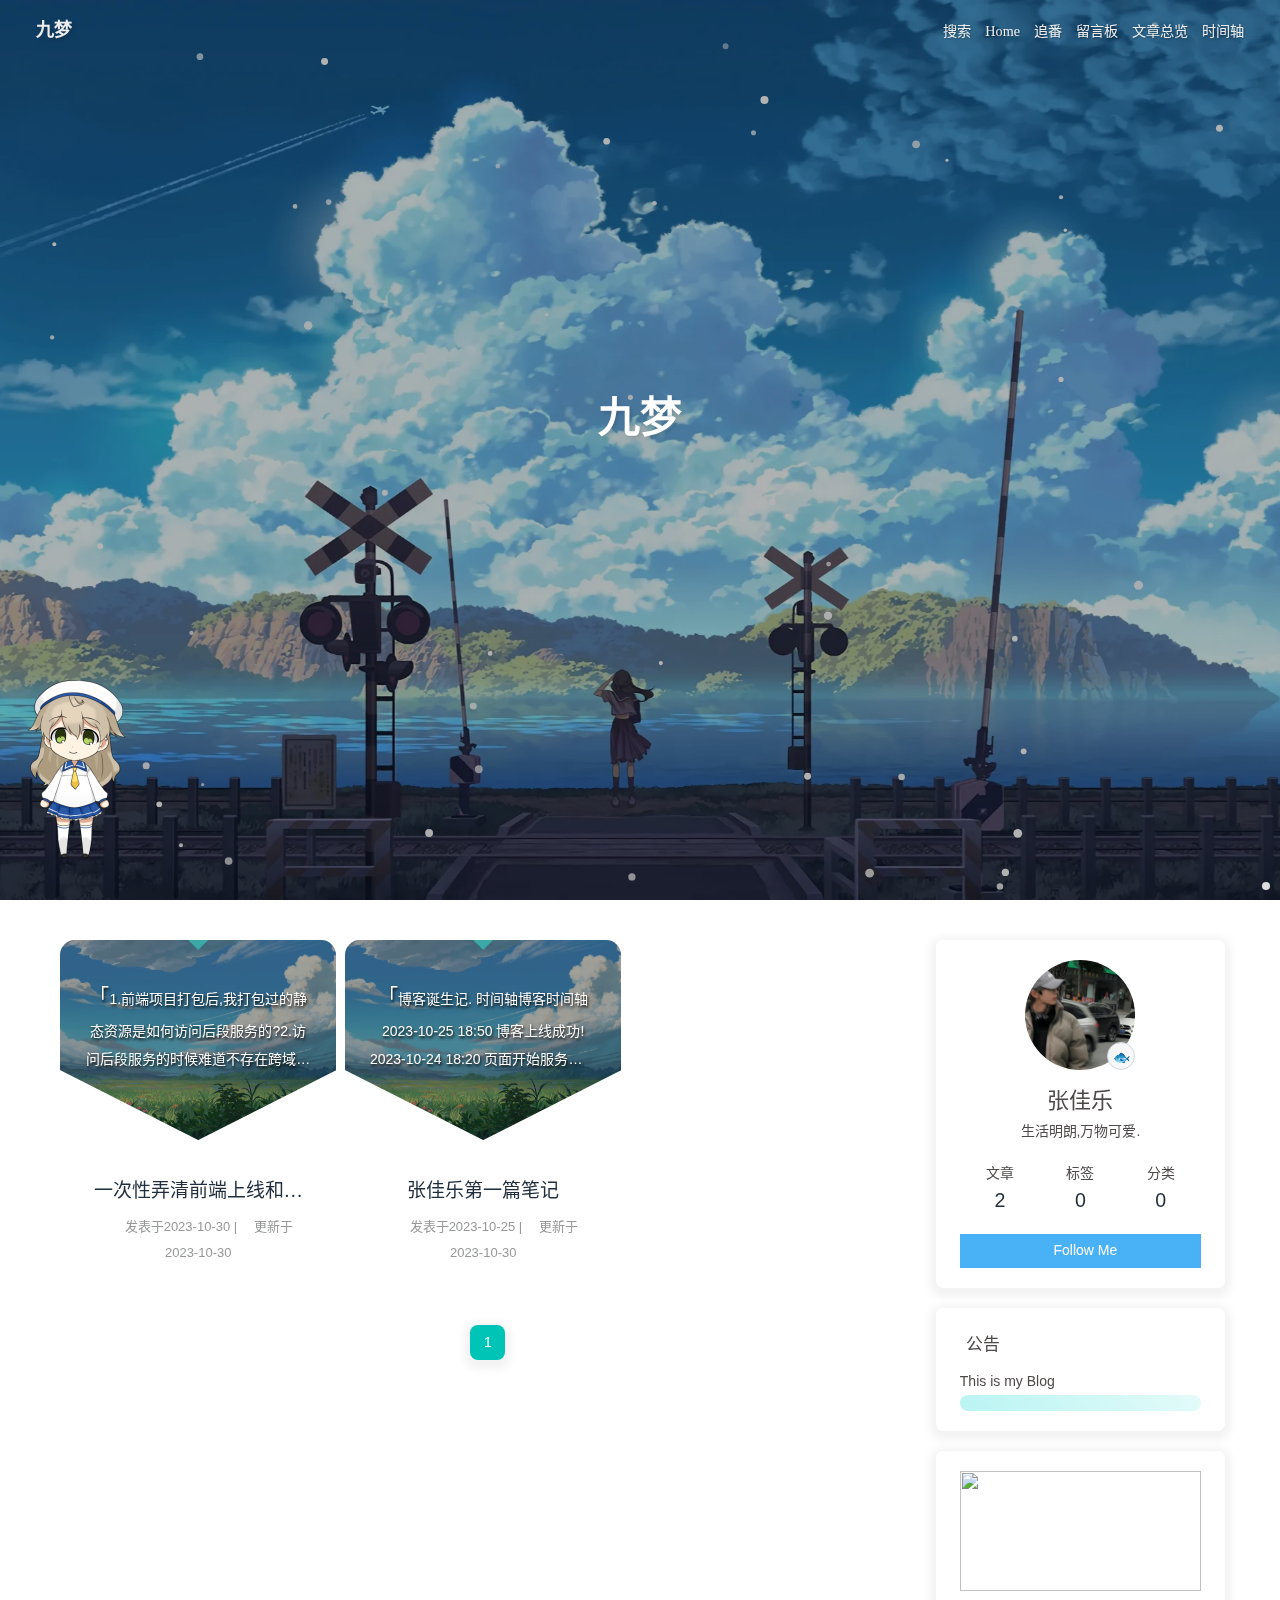
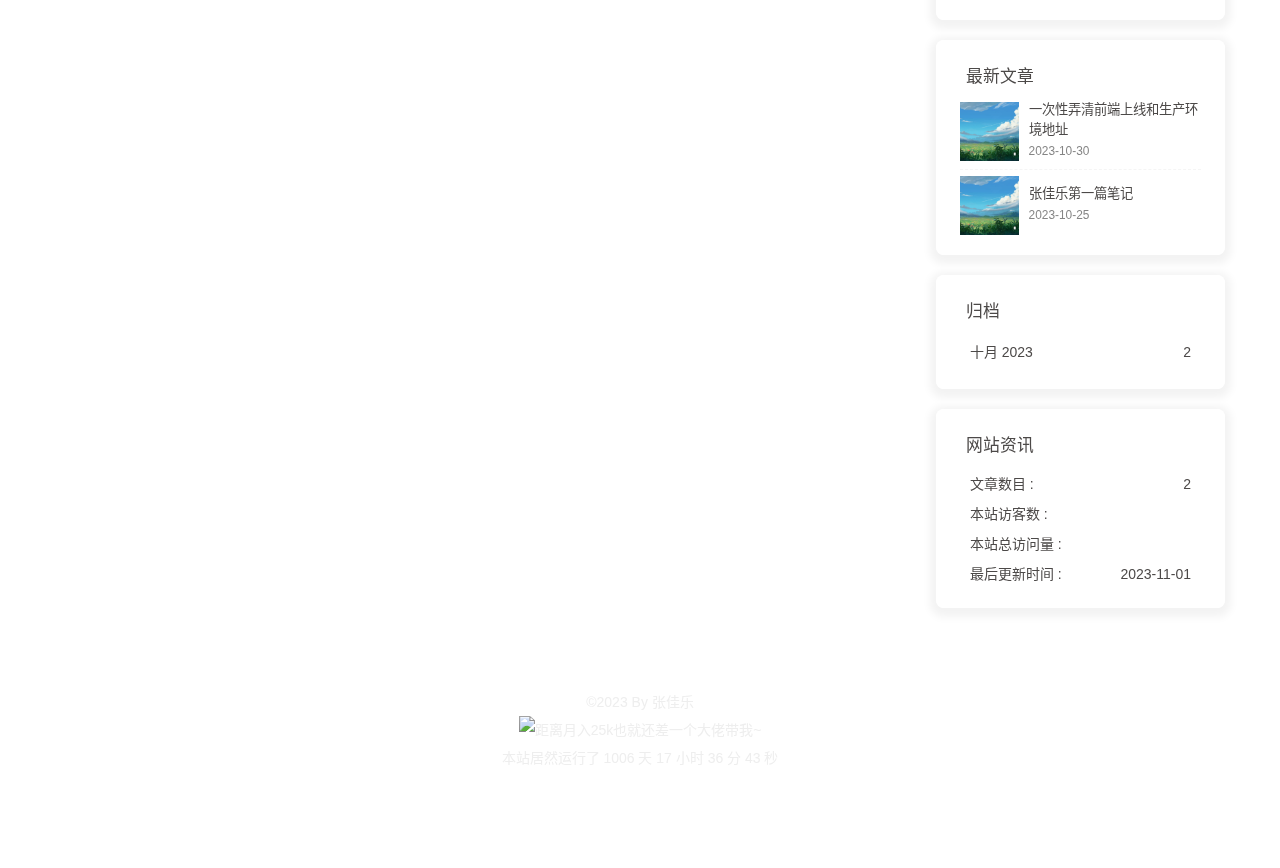
==== commit 325f392a: "Site updated: 2023-11-01 11:12:22" ====
--- a/index.html
+++ b/index.html
@@ -54,7 +54,7 @@
   isHome: true,
   isHighlightShrink: true,
   isToc: false,
-  postUpdate: '2023-11-01 10:34:37'
+  postUpdate: '2023-11-01 11:12:21'
 }</script><script>(win=>{
       win.saveToLocal = {
         set: (key, value, ttl) => {
@@ -151,14 +151,14 @@
         }
       }
       detectApple()
-    })(window)</script><link rel="stylesheet" href="/css/custom.css" media="defer" onload="this.media='all'"><span id="fps"></span><script type="text/javascript" src="https://unpkg.zhimg.com/jquery@latest/dist/jquery.min.js"></script><!-- hexo injector head_end start --><link rel="stylesheet" href="https://cdn.cbd.int/hexo-butterfly-clock-anzhiyu@1.1.6/lib/clock.min.css" /><link rel="stylesheet" href="https://npm.elemecdn.com/anzhiyu-blog@2.0.4/css/runtime/runtime.min.css" media="print" onload="this.media='all'"><link rel="stylesheet" href="https://cdn.cbd.int/hexo-butterfly-wowjs/lib/animate.min.css" media="print" onload="this.media='screen'"><link rel="stylesheet" href="https://cdn.cbd.int/hexo-butterfly-swiper-anzhiyu@1.0.4/lib/swiper.min.css" media="print" onload="this.media='all'"><link rel="stylesheet" href="https://cdn.cbd.int/hexo-butterfly-swiper-anzhiyu@1.0.4/lib/swiperstyle.css" media="print" onload="this.media='all'"><!-- hexo injector head_end end --><meta name="generator" content="Hexo 6.3.0"><link rel="alternate" href="/atom.xml" title="九梦" type="application/atom+xml">
-</head><body><div id="web_bg"></div><div id="sidebar"><div id="menu-mask"></div><div id="sidebar-menus"><div class="avatar-img is-center"><img src="/img/logo.jpg" onerror="onerror=null;src='/img/friend_404.gif'" alt="avatar"/></div><div class="sidebar-site-data site-data is-center"><a href="/archives/"><div class="headline">文章</div><div class="length-num">2</div></a><a href="/tags/"><div class="headline">标签</div><div class="length-num">0</div></a><a href="/categories/"><div class="headline">分类</div><div class="length-num">0</div></a></div><hr class="custom-hr"/><div class="menus_items"><div class="menus_item"><a class="site-page" href="/"><i class="fa-fw fas fa-home"></i><span> Home</span></a></div><div class="menus_item"><a class="site-page" href="/bangumis/index.html"><i class="fa-fw fas fa-home"></i><span> 追番</span></a></div><div class="menus_item"><a class="site-page" href="/comments/"><i class="fa-fw fas fa-envelope"></i><span> 留言板</span></a></div><div class="menus_item"><a class="site-page" href="/archives/"><i class="fa-fw fas fa-archive"></i><span> 文章总览</span></a></div><div class="menus_item"><a class="site-page" href="/archives/"><i class="fa-fw fas fa-archive"></i><span> 时间轴</span></a></div></div></div></div><div class="page" id="body-wrap"><header class="full_page" id="page-header"><nav id="nav"><span id="blog-info"><a href="/" title="九梦"><span class="site-name">九梦</span></a></span><div id="menus"><div id="search-button"><a class="site-page social-icon search" href="javascript:void(0);"><i class="fas fa-search fa-fw"></i><span> 搜索</span></a></div><div class="menus_items"><div class="menus_item"><a class="site-page" href="/"><i class="fa-fw fas fa-home"></i><span> Home</span></a></div><div class="menus_item"><a class="site-page" href="/bangumis/index.html"><i class="fa-fw fas fa-home"></i><span> 追番</span></a></div><div class="menus_item"><a class="site-page" href="/comments/"><i class="fa-fw fas fa-envelope"></i><span> 留言板</span></a></div><div class="menus_item"><a class="site-page" href="/archives/"><i class="fa-fw fas fa-archive"></i><span> 文章总览</span></a></div><div class="menus_item"><a class="site-page" href="/archives/"><i class="fa-fw fas fa-archive"></i><span> 时间轴</span></a></div></div><div id="toggle-menu"><a class="site-page" href="javascript:void(0);"><i class="fas fa-bars fa-fw"></i></a></div></div></nav><div id="site-info"><h1 id="site-title">九梦</h1><div id="site-subtitle"><span id="subtitle"></span></div></div><div id="scroll-down"><i class="fas fa-angle-down scroll-down-effects"></i></div></header><main class="layout" id="content-inner"><div class="recent-posts" id="recent-posts"><div class="recent-post-item"><div class="post_cover left"><a href="/posts/undefined.html" title="一次性弄清前端上线和生产环境地址"><img class="post-bg" src="/img/default_cover_199.png" onerror="this.onerror=null;this.src='/img/404.jpg'" alt="一次性弄清前端上线和生产环境地址"></a></div><div class="recent-post-info"><a class="article-title" href="/posts/undefined.html" title="一次性弄清前端上线和生产环境地址">一次性弄清前端上线和生产环境地址</a><div class="article-meta-wrap"><span class="post-meta-date"><i class="far fa-calendar-alt"></i><span class="article-meta-label">发表于</span><time class="post-meta-date-created" datetime="2023-10-30T02:13:28.000Z" title="发表于 2023-10-30 10:13:28">2023-10-30</time><span class="article-meta-separator">|</span><i class="fas fa-history"></i><span class="article-meta-label">更新于</span><time class="post-meta-date-updated" datetime="2023-10-30T02:26:37.174Z" title="更新于 2023-10-30 10:26:37">2023-10-30</time></span></div><div class="content">1.前端项目打包后,我打包过的静态资源是如何访问后段服务的?2.访问后段服务的时候难道不存在跨域的问题吗?如何解决的?3.假如我想最近简单修改部署后的目录该如何做?
+    })(window)</script><link rel="stylesheet" href="/css/custom.css" media="defer" onload="this.media='all'"><span id="fps"></span><script type="text/javascript" src="https://unpkg.zhimg.com/jquery@latest/dist/jquery.min.js"></script><!-- hexo injector head_end start --><link rel="stylesheet" href="https://cdn.cbd.int/hexo-butterfly-clock-anzhiyu@1.1.6/lib/clock.min.css" /><link rel="stylesheet" href="https://cdn.cbd.int/hexo-butterfly-swiper-anzhiyu@1.0.4/lib/swiper.min.css" media="print" onload="this.media='all'"><link rel="stylesheet" href="https://cdn.cbd.int/hexo-butterfly-swiper-anzhiyu@1.0.4/lib/swiperstyle.css" media="print" onload="this.media='all'"><link rel="stylesheet" href="https://cdn.cbd.int/hexo-butterfly-wowjs/lib/animate.min.css" media="print" onload="this.media='screen'"><link rel="stylesheet" href="https://npm.elemecdn.com/anzhiyu-blog@2.0.4/css/runtime/runtime.min.css" media="print" onload="this.media='all'"><!-- hexo injector head_end end --><meta name="generator" content="Hexo 6.3.0"><link rel="alternate" href="/atom.xml" title="九梦" type="application/atom+xml">
+</head><body><div id="web_bg"></div><div id="sidebar"><div id="menu-mask"></div><div id="sidebar-menus"><div class="avatar-img is-center"><img src="/img/logo.jpg" onerror="onerror=null;src='/img/friend_404.gif'" alt="avatar"/></div><div class="sidebar-site-data site-data is-center"><a href="/archives/"><div class="headline">文章</div><div class="length-num">2</div></a><a href="/tags/"><div class="headline">标签</div><div class="length-num">0</div></a><a href="/categories/"><div class="headline">分类</div><div class="length-num">0</div></a></div><hr class="custom-hr"/><div class="menus_items"><div class="menus_item"><a class="site-page" href="/"><i class="fa-fw fas fa-home"></i><span> Home</span></a></div><div class="menus_item"><a class="site-page" href="/bangumis/index.html"><i class="fa-fw fas fa-home"></i><span> 追番</span></a></div><div class="menus_item"><a class="site-page" href="/comments/"><i class="fa-fw fas fa-envelope"></i><span> 留言板</span></a></div><div class="menus_item"><a class="site-page" href="/archives/"><i class="fa-fw fas fa-archive"></i><span> 文章总览</span></a></div><div class="menus_item"><a class="site-page" href="/archives/"><i class="fa-fw fas fa-archive"></i><span> 时间轴</span></a></div></div></div></div><div class="page" id="body-wrap"><header class="full_page" id="page-header"><nav id="nav"><span id="blog-info"><a href="/" title="九梦"><span class="site-name">九梦</span></a></span><div id="menus"><div id="search-button"><a class="site-page social-icon search" href="javascript:void(0);"><i class="fas fa-search fa-fw"></i><span> 搜索</span></a></div><div class="menus_items"><div class="menus_item"><a class="site-page" href="/"><i class="fa-fw fas fa-home"></i><span> Home</span></a></div><div class="menus_item"><a class="site-page" href="/bangumis/index.html"><i class="fa-fw fas fa-home"></i><span> 追番</span></a></div><div class="menus_item"><a class="site-page" href="/comments/"><i class="fa-fw fas fa-envelope"></i><span> 留言板</span></a></div><div class="menus_item"><a class="site-page" href="/archives/"><i class="fa-fw fas fa-archive"></i><span> 文章总览</span></a></div><div class="menus_item"><a class="site-page" href="/archives/"><i class="fa-fw fas fa-archive"></i><span> 时间轴</span></a></div></div><div id="toggle-menu"><a class="site-page" href="javascript:void(0);"><i class="fas fa-bars fa-fw"></i></a></div></div></nav><div id="site-info"><h1 id="site-title">九梦</h1><div id="site-subtitle"><span id="subtitle"></span></div></div><div id="scroll-down"><i class="fas fa-angle-down scroll-down-effects"></i></div></header><main class="layout" id="content-inner"><div class="recent-posts" id="recent-posts"><div class="recent-post-item"><div class="recent-post-content left"><div class="recent-post-cover"><img class="article-cover" src="/img/default_cover_199.png" onerror="this.onerror=null;this.src='/img/404.jpg'" alt="一次性弄清前端上线和生产环境地址"></div><div class="recent-post-info"><a class="article-title" href="/posts/undefined.html" title="一次性弄清前端上线和生产环境地址"><div class="article-title-link">一次性弄清前端上线和生产环境地址</div></a><div class="recent-post-meta">               <div class="article-meta-wrap"><span class="post-meta-date"><svg class="meta_icon post-ui-icon" style="width:21px;height:21px;position:relative;top:6px"><use xlink:href="#icon-rili"></use></svg><span class="article-meta-label">发表于</span><time class="post-meta-date-created" datetime="2023-10-30T02:13:28.000Z" title="发表于 2023-10-30 10:13:28">2023-10-30</time><span class="article-meta-separator"> | </span><svg class="meta_icon post-ui-icon" style="width:13px;height:13px;position:relative;top:2px"><use xlink:href="#icon-gengxin1">                   </use></svg><span class="article-meta-label">更新于 </span><time class="post-meta-date-updated" datetime="2023-10-30T02:26:37.174Z" title="更新于 2023-10-30 10:26:37">2023-10-30</time></span></div></div></div><a class="article-content" href="/posts/undefined.html" title="一次性弄清前端上线和生产环境地址"><div class="article-content-text">1.前端项目打包后,我打包过的静态资源是如何访问后段服务的?2.访问后段服务的时候难道不存在跨域的问题吗?如何解决的?3.假如我想最近简单修改部署后的目录该如何做?
 
 💡Tips:不知道小伙伴在前端开发的时候有没有这样的困惑
 前端项目打包后，我打包过的静态资源是如何访问后端服务的？访问后端服务的时候难道不存在跨域的问题吗？如何解决的？假如我想自己简单修改下部署后的目录该如何去做？
 🥲其实不仅仅是你会有这样的疑惑，包括我在内刚接触前端的时候，由于没有后端的开发经验也会被这些问题所困扰，但是今天我们将一次性弄清楚这个问题，让我们前端的知识体系由点成线，由线成面~
 一.明确问题我们知道，我们平时在开发的时候一般都是使用proxy进行代理的，它的原理是：浏览器会先去访问本地的node服务器，然后node服务器再去代理到你要访问的后端api接口，但是我们可能平时没有node服务器的概念，因为node服务器在webpack中，我们一般是通过下面这种方式来设置
-但是我们的项目上线后这种方式就不能用了，（因为Node是我们本地开发的环境，并没有办法在线上使用。）其实，我们一般会通过后端的Nginx ...</div></div></div><div class="recent-post-item"><div class="post_cover right"><a href="/posts/31ea.html" title="张佳乐第一篇笔记"><img class="post-bg" src="/img/default_cover_199.png" onerror="this.onerror=null;this.src='/img/404.jpg'" alt="张佳乐第一篇笔记"></a></div><div class="recent-post-info"><a class="article-title" href="/posts/31ea.html" title="张佳乐第一篇笔记">张佳乐第一篇笔记</a><div class="article-meta-wrap"><span class="post-meta-date"><i class="far fa-calendar-alt"></i><span class="article-meta-label">发表于</span><time class="post-meta-date-created" datetime="2023-10-25T03:06:16.000Z" title="发表于 2023-10-25 11:06:16">2023-10-25</time><span class="article-meta-separator">|</span><i class="fas fa-history"></i><span class="article-meta-label">更新于</span><time class="post-meta-date-updated" datetime="2023-10-30T02:13:50.581Z" title="更新于 2023-10-30 10:13:50">2023-10-30</time></span></div><div class="content">博客诞生记.
+但是我们的项目上线后这种方式就不能用了，（因为Node是我们本地开发的环境，并没有办法在线上使用。）其实，我们一般会通过后端的Nginx ...</div></a><div class="recent-post-arrow"></div></div></div><div class="recent-post-item"><div class="recent-post-content right"><div class="recent-post-cover"><img class="article-cover" src="/img/default_cover_199.png" onerror="this.onerror=null;this.src='/img/404.jpg'" alt="张佳乐第一篇笔记"></div><div class="recent-post-info"><a class="article-title" href="/posts/31ea.html" title="张佳乐第一篇笔记"><div class="article-title-link">张佳乐第一篇笔记</div></a><div class="recent-post-meta">               <div class="article-meta-wrap"><span class="post-meta-date"><svg class="meta_icon post-ui-icon" style="width:21px;height:21px;position:relative;top:6px"><use xlink:href="#icon-rili"></use></svg><span class="article-meta-label">发表于</span><time class="post-meta-date-created" datetime="2023-10-25T03:06:16.000Z" title="发表于 2023-10-25 11:06:16">2023-10-25</time><span class="article-meta-separator"> | </span><svg class="meta_icon post-ui-icon" style="width:13px;height:13px;position:relative;top:2px"><use xlink:href="#icon-gengxin1">                   </use></svg><span class="article-meta-label">更新于 </span><time class="post-meta-date-updated" datetime="2023-10-30T02:13:50.581Z" title="更新于 2023-10-30 10:13:50">2023-10-30</time></span></div></div></div><a class="article-content" href="/posts/31ea.html" title="张佳乐第一篇笔记"><div class="article-content-text">博客诞生记.
 
 时间轴博客时间轴
 2023-10-25 18:50
@@ -171,7 +171,7 @@
 
 
 在线图片
-</div></div></div><nav id="pagination"><div class="pagination"><span class="page-number current">1</span></div></nav></div><div class="aside-content" id="aside-content"><div class="card-widget card-info"><div class="author_top is-center"><div class="card-info-avatar"><div class="avatar-img"><img src="/img/logo.jpg" onerror="this.onerror=null;this.src='/img/friend_404.gif'" alt="avatar"/></div><div class="author-status-box"><div class="author-status"><g-emoji class="g-emoji" alias="palm_tree" fallback-src="https://lskypro.acozycotage.net/LightPicture/2022/12/fe1dc0402e623096.jpg">🐟</g-emoji><span>认真摸鱼中</span></div></div></div><div class="author-info__name">张佳乐</div><div class="author-info__description">生活明朗,万物可爱.</div></div><div class="card-info-data site-data is-center"><a href="/archives/"><div class="headline">文章</div><div class="length-num">2</div></a><a href="/tags/"><div class="headline">标签</div><div class="length-num">0</div></a><a href="/categories/"><div class="headline">分类</div><div class="length-num">0</div></a></div><a id="card-info-btn" target="_blank" rel="noopener" href="https://github.com/xxxxxx"><i class="fab fa-github"></i><span>Follow Me</span></a></div><div class="card-widget card-announcement"><div class="item-headline"><i class="fas fa-bullhorn fa-shake"></i><span>公告</span></div><div class="announcement_content">This is my Blog</div><div id="welcome-info"></div></div><div class="sticky_layout"><div class="card-widget card-recent-post"><div class="item-headline"><i class="fas fa-history"></i><span>最新文章</span></div><div class="aside-list"><div class="aside-list-item"><a class="thumbnail" href="/posts/undefined.html" title="一次性弄清前端上线和生产环境地址"><img src="/img/default_cover_199.png" onerror="this.onerror=null;this.src='/img/404.jpg'" alt="一次性弄清前端上线和生产环境地址"/></a><div class="content"><a class="title" href="/posts/undefined.html" title="一次性弄清前端上线和生产环境地址">一次性弄清前端上线和生产环境地址</a><time datetime="2023-10-30T02:13:28.000Z" title="发表于 2023-10-30 10:13:28">2023-10-30</time></div></div><div class="aside-list-item"><a class="thumbnail" href="/posts/31ea.html" title="张佳乐第一篇笔记"><img src="/img/default_cover_199.png" onerror="this.onerror=null;this.src='/img/404.jpg'" alt="张佳乐第一篇笔记"/></a><div class="content"><a class="title" href="/posts/31ea.html" title="张佳乐第一篇笔记">张佳乐第一篇笔记</a><time datetime="2023-10-25T03:06:16.000Z" title="发表于 2023-10-25 11:06:16">2023-10-25</time></div></div></div></div><div class="card-widget card-archives"><div class="item-headline"><i class="fas fa-archive"></i><span>归档</span></div><ul class="card-archive-list"><li class="card-archive-list-item"><a class="card-archive-list-link" href="/archives/2023/10/"><span class="card-archive-list-date">十月 2023</span><span class="card-archive-list-count">2</span></a></li></ul></div><div class="card-widget card-webinfo"><div class="item-headline"><i class="fas fa-chart-line"></i><span>网站资讯</span></div><div class="webinfo"><div class="webinfo-item"><div class="item-name">文章数目 :</div><div class="item-count">2</div></div><div class="webinfo-item"><div class="item-name">本站访客数 :</div><div class="item-count" id="busuanzi_value_site_uv"><i class="fa-solid fa-spinner fa-spin"></i></div></div><div class="webinfo-item"><div class="item-name">本站总访问量 :</div><div class="item-count" id="busuanzi_value_site_pv"><i class="fa-solid fa-spinner fa-spin"></i></div></div><div class="webinfo-item"><div class="item-name">最后更新时间 :</div><div class="item-count" id="last-push-date" data-lastPushDate="2023-11-01T02:34:37.564Z"><i class="fa-solid fa-spinner fa-spin"></i></div></div></div></div></div></div></main><footer id="footer"><div id="footer-wrap"><div class="copyright">&copy;2023 By 张佳乐</div></div></footer></div><div id="rightside"><div id="rightside-config-hide"><button id="darkmode" type="button" title="浅色和深色模式转换"><i class="fas fa-adjust"></i></button><button id="hide-aside-btn" type="button" title="单栏和双栏切换"><i class="fas fa-arrows-alt-h"></i></button></div><div id="rightside-config-show"><button id="rightside-config" type="button" title="设置"><i class="fas fa-cog fa-spin"></i></button><button id="go-up" type="button" title="回到顶部"><span class="scroll-percent"></span><i class="fas fa-arrow-up"></i></button></div></div><div><script src="/js/utils.js"></script><script src="/js/main.js"></script><script src="https://cdn.jsdelivr.net/npm/@fancyapps/ui/dist/fancybox/fancybox.umd.min.js"></script><div class="js-pjax"><script>window.typedJSFn = {
+</div></a><div class="recent-post-arrow"></div></div></div><nav id="pagination"><div class="pagination"><span class="page-number current">1</span></div></nav></div><div class="aside-content" id="aside-content"><div class="card-widget card-info"><div class="author_top is-center"><div class="card-info-avatar"><div class="avatar-img"><img src="/img/logo.jpg" onerror="this.onerror=null;this.src='/img/friend_404.gif'" alt="avatar"/></div><div class="author-status-box"><div class="author-status"><g-emoji class="g-emoji" alias="palm_tree" fallback-src="https://lskypro.acozycotage.net/LightPicture/2022/12/fe1dc0402e623096.jpg">🐟</g-emoji><span>认真摸鱼中</span></div></div></div><div class="author-info__name">张佳乐</div><div class="author-info__description">生活明朗,万物可爱.</div></div><div class="card-info-data site-data is-center"><a href="/archives/"><div class="headline">文章</div><div class="length-num">2</div></a><a href="/tags/"><div class="headline">标签</div><div class="length-num">0</div></a><a href="/categories/"><div class="headline">分类</div><div class="length-num">0</div></a></div><a id="card-info-btn" target="_blank" rel="noopener" href="https://github.com/xxxxxx"><i class="fab fa-github"></i><span>Follow Me</span></a></div><div class="card-widget card-announcement"><div class="item-headline"><i class="fas fa-bullhorn fa-shake"></i><span>公告</span></div><div class="announcement_content">This is my Blog</div><div id="welcome-info"></div></div><div class="sticky_layout"><div class="card-widget card-recent-post"><div class="item-headline"><i class="fas fa-history"></i><span>最新文章</span></div><div class="aside-list"><div class="aside-list-item"><a class="thumbnail" href="/posts/undefined.html" title="一次性弄清前端上线和生产环境地址"><img src="/img/default_cover_199.png" onerror="this.onerror=null;this.src='/img/404.jpg'" alt="一次性弄清前端上线和生产环境地址"/></a><div class="content"><a class="title" href="/posts/undefined.html" title="一次性弄清前端上线和生产环境地址">一次性弄清前端上线和生产环境地址</a><time datetime="2023-10-30T02:13:28.000Z" title="发表于 2023-10-30 10:13:28">2023-10-30</time></div></div><div class="aside-list-item"><a class="thumbnail" href="/posts/31ea.html" title="张佳乐第一篇笔记"><img src="/img/default_cover_199.png" onerror="this.onerror=null;this.src='/img/404.jpg'" alt="张佳乐第一篇笔记"/></a><div class="content"><a class="title" href="/posts/31ea.html" title="张佳乐第一篇笔记">张佳乐第一篇笔记</a><time datetime="2023-10-25T03:06:16.000Z" title="发表于 2023-10-25 11:06:16">2023-10-25</time></div></div></div></div><div class="card-widget card-archives"><div class="item-headline"><i class="fas fa-archive"></i><span>归档</span></div><ul class="card-archive-list"><li class="card-archive-list-item"><a class="card-archive-list-link" href="/archives/2023/10/"><span class="card-archive-list-date">十月 2023</span><span class="card-archive-list-count">2</span></a></li></ul></div><div class="card-widget card-webinfo"><div class="item-headline"><i class="fas fa-chart-line"></i><span>网站资讯</span></div><div class="webinfo"><div class="webinfo-item"><div class="item-name">文章数目 :</div><div class="item-count">2</div></div><div class="webinfo-item"><div class="item-name">本站访客数 :</div><div class="item-count" id="busuanzi_value_site_uv"><i class="fa-solid fa-spinner fa-spin"></i></div></div><div class="webinfo-item"><div class="item-name">本站总访问量 :</div><div class="item-count" id="busuanzi_value_site_pv"><i class="fa-solid fa-spinner fa-spin"></i></div></div><div class="webinfo-item"><div class="item-name">最后更新时间 :</div><div class="item-count" id="last-push-date" data-lastPushDate="2023-11-01T03:12:21.607Z"><i class="fa-solid fa-spinner fa-spin"></i></div></div></div></div></div></div></main><footer id="footer"><div id="footer-wrap"><div class="copyright">&copy;2023 By 张佳乐</div></div></footer></div><div id="rightside"><div id="rightside-config-hide"><button id="darkmode" type="button" title="浅色和深色模式转换"><i class="fas fa-adjust"></i></button><button id="hide-aside-btn" type="button" title="单栏和双栏切换"><i class="fas fa-arrows-alt-h"></i></button></div><div id="rightside-config-show"><button id="rightside-config" type="button" title="设置"><i class="fas fa-cog fa-spin"></i></button><button id="go-up" type="button" title="回到顶部"><span class="scroll-percent"></span><i class="fas fa-arrow-up"></i></button></div></div><div><script src="/js/utils.js"></script><script src="/js/main.js"></script><script src="https://cdn.jsdelivr.net/npm/@fancyapps/ui/dist/fancybox/fancybox.umd.min.js"></script><div class="js-pjax"><script>window.typedJSFn = {
   init: (str) => {
     window.typed = new Typed('#subtitle', Object.assign({
       strings: str,
@@ -298,15 +298,15 @@
     butterfly_clock_anzhiyu_injector_config();
   }
   </script><script src="https://widget.qweather.net/simple/static/js/he-simple-common.js?v=2.0"></script><script data-pjax src="https://cdn.cbd.int/hexo-butterfly-clock-anzhiyu@1.1.6/lib/clock.min.js"></script><script data-pjax>
-  function butterfly_footer_beautify_injector_config(){
-    var parent_div_git = document.getElementById('footer-wrap');
-    var item_html = '<div id="workboard"></div><p id="ghbdages"><a class="github-badge" target="_blank" href="https://hexo.io/" style="margin-inline:5px" data-title="博客框架为Hexo_v5.4.0" title=""><img src="https://img.shields.io/badge/Frame-Hexo-blue?style=flat&amp;logo=hexo" alt=""/></a><a class="github-badge" target="_blank" href="https://butterfly.js.org/" style="margin-inline:5px" data-title="主题版本Butterfly_v4.2.2" title=""><img src="https://img.shields.io/badge/Theme-Butterfly-6513df?style=flat&amp;logo=bitdefender" alt=""/></a><a class="github-badge" target="_blank" href="https://www.jsdelivr.com/" style="margin-inline:5px" data-title="本站使用JsDelivr为静态资源提供CDN加速" title=""><img src="https://img.shields.io/badge/CDN-jsDelivr-orange?style=flat&amp;logo=jsDelivr" alt=""/></a><a class="github-badge" target="_blank" href="https://beian.miit.gov.cn/#/Integrated/index" style="margin-inline:5px" data-title="本站已在湘进行备案" title=""><img src="https://img.shields.io/badge/湘ICP备-2022004213号-e1d492?style=flat&amp;logo=[data-uri]" alt=""/></a><a class="github-badge" target="_blank" href="https://github.com/" style="margin-inline:5px" data-title="本站项目由Github托管" title=""><img src="https://img.shields.io/badge/Source-Github-d021d6?style=flat&amp;logo=GitHub" alt=""/></a><a class="github-badge" target="_blank" href="http://creativecommons.org/licenses/by-nc-sa/4.0/" style="margin-inline:5px" data-title="本站采用知识共享署名-非商业性使用-相同方式共享4.0国际许可协议进行许可" title=""><img src="https://img.shields.io/badge/Copyright-BY--NC--SA%204.0-d42328?style=flat&amp;logo=Claris" alt=""/></a></p>';
-    console.log('已挂载butterfly_footer_beautify')
-    parent_div_git.insertAdjacentHTML("beforeend",item_html)
-    }
-  var elist = 'null'.split(',');
+  function butterfly_swiper_injector_config(){
+    var parent_div_git = document.getElementById('recent-posts');
+    var item_html = '<div class="recent-post-item swiper_container_card" style="height: auto;width: 100%"><div id="random"><div id="random-banner"><canvas id="peoplecanvas"></canvas></div><a id="random-hover" style="width:100%;height:auto;" href="javascript:toRandomPost()" rel="external nofollow noreferrer" one-link-mark="yes"><i class="fa fa-paper-plane" style="margin-left:10px"></i><div style="margin-left:10px">随便逛逛<i class="fa-solid fa-arrow-right" style="margin-left:10px"></i></div></a></div><div class="blog-slider swiper-container-fade swiper-container-horizontal" id="swiper_container"><div class="blog-slider__wrp swiper-wrapper" style="transition-duration: 0ms;"><div class="blog-slider__item swiper-slide" style="width: 750px; opacity: 1; transform: translate3d(0px, 0px, 0px); transition-duration: 0ms;"><a class="blog-slider__img" onclick="pjax.loadUrl(&quot;posts/undefined.html&quot;);" href="javascript:void(0);" alt=""><img width="48" height="48" src="/img/default_cover_199.png" alt="" onerror="this.src=https://cdn.cbd.int/akilar-candyassets/image/loading.gif; this.onerror = null;"/></a><div class="blog-slider__content"><span class="blog-slider__code">2023-10-30</span><a class="blog-slider__title" onclick="pjax.loadUrl(&quot;posts/undefined.html&quot;);" href="javascript:void(0);" alt="">一次性弄清前端上线和生产环境地址</a><div class="blog-slider__text">再怎么看我也不知道怎么描述它的啦！</div><a class="blog-slider__button" onclick="pjax.loadUrl(&quot;posts/undefined.html&quot;);" href="javascript:void(0);" alt="">详情       </a></div></div><div class="blog-slider__item swiper-slide" style="width: 750px; opacity: 1; transform: translate3d(0px, 0px, 0px); transition-duration: 0ms;"><a class="blog-slider__img" onclick="pjax.loadUrl(&quot;posts/31ea.html&quot;);" href="javascript:void(0);" alt=""><img width="48" height="48" src="/img/default_cover_199.png" alt="" onerror="this.src=https://cdn.cbd.int/akilar-candyassets/image/loading.gif; this.onerror = null;"/></a><div class="blog-slider__content"><span class="blog-slider__code">2023-10-25</span><a class="blog-slider__title" onclick="pjax.loadUrl(&quot;posts/31ea.html&quot;);" href="javascript:void(0);" alt="">张佳乐第一篇笔记</a><div class="blog-slider__text">再怎么看我也不知道怎么描述它的啦！</div><a class="blog-slider__button" onclick="pjax.loadUrl(&quot;posts/31ea.html&quot;);" href="javascript:void(0);" alt="">详情       </a></div></div></div><div class="blog-slider__pagination swiper-pagination-clickable swiper-pagination-bullets"></div></div></div>';
+    console.log('已挂载butterfly_swiper')
+    parent_div_git.insertAdjacentHTML("afterbegin",item_html)
+    }
+  var elist = 'undefined'.split(',');
   var cpage = location.pathname;
-  var epage = 'all';
+  var epage = '/';
   var flag = 0;
 
   for (var i=0;i<elist.length;i++){
@@ -316,12 +316,12 @@
   }
 
   if ((epage ==='all')&&(flag == 0)){
-    butterfly_footer_beautify_injector_config();
+    butterfly_swiper_injector_config();
   }
   else if (epage === cpage){
-    butterfly_footer_beautify_injector_config();
-  }
-  </script><script async src="/js/runtime.js"></script><div class="js-pjax"><script async="async">var arr = document.getElementsByClassName('recent-post-item');
+    butterfly_swiper_injector_config();
+  }
+  </script><script defer src="https://npm.elemecdn.com/anzhiyu-blog@1.1.6/js/swiper.min.js"></script><script defer data-pjax src="https://cdn.cbd.int/hexo-butterfly-swiper-anzhiyu@1.0.4/lib/swiper_init.js"></script><script data-pjax src="https://lf26-cdn-tos.bytecdntp.com/cdn/expire-1-M/gsap/3.9.1/gsap.min.js"></script><script defer src="https://npm.elemecdn.com/hexo-butterfly-swiper-anzhiyu@1.0.4/lib/people.min.js"></script><script async src="/anzhiyu/random.js"></script><div class="js-pjax"><script async="async">var arr = document.getElementsByClassName('recent-post-item');
 for(var i = 0;i<arr.length;i++){
     arr[i].classList.add('wow');
     arr[i].classList.add('animate__zoomIn');
@@ -378,15 +378,15 @@
     arr[i].setAttribute('data-wow-offset', '');
     arr[i].setAttribute('data-wow-iteration', '');
   }</script></div><script defer src="https://cdn.cbd.int/hexo-butterfly-wowjs/lib/wow.min.js"></script><script defer src="https://cdn.cbd.int/hexo-butterfly-wowjs/lib/wow_init.js"></script><script data-pjax>
-  function butterfly_swiper_injector_config(){
-    var parent_div_git = document.getElementById('recent-posts');
-    var item_html = '<div class="recent-post-item swiper_container_card" style="height: auto;width: 100%"><div id="random"><div id="random-banner"><canvas id="peoplecanvas"></canvas></div><a id="random-hover" style="width:100%;height:auto;" href="javascript:toRandomPost()" rel="external nofollow noreferrer" one-link-mark="yes"><i class="fa fa-paper-plane" style="margin-left:10px"></i><div style="margin-left:10px">随便逛逛<i class="fa-solid fa-arrow-right" style="margin-left:10px"></i></div></a></div><div class="blog-slider swiper-container-fade swiper-container-horizontal" id="swiper_container"><div class="blog-slider__wrp swiper-wrapper" style="transition-duration: 0ms;"><div class="blog-slider__item swiper-slide" style="width: 750px; opacity: 1; transform: translate3d(0px, 0px, 0px); transition-duration: 0ms;"><a class="blog-slider__img" onclick="pjax.loadUrl(&quot;posts/undefined.html&quot;);" href="javascript:void(0);" alt=""><img width="48" height="48" src="/img/default_cover_199.png" alt="" onerror="this.src=https://cdn.cbd.int/akilar-candyassets/image/loading.gif; this.onerror = null;"/></a><div class="blog-slider__content"><span class="blog-slider__code">2023-10-30</span><a class="blog-slider__title" onclick="pjax.loadUrl(&quot;posts/undefined.html&quot;);" href="javascript:void(0);" alt="">一次性弄清前端上线和生产环境地址</a><div class="blog-slider__text">再怎么看我也不知道怎么描述它的啦！</div><a class="blog-slider__button" onclick="pjax.loadUrl(&quot;posts/undefined.html&quot;);" href="javascript:void(0);" alt="">详情       </a></div></div><div class="blog-slider__item swiper-slide" style="width: 750px; opacity: 1; transform: translate3d(0px, 0px, 0px); transition-duration: 0ms;"><a class="blog-slider__img" onclick="pjax.loadUrl(&quot;posts/31ea.html&quot;);" href="javascript:void(0);" alt=""><img width="48" height="48" src="/img/default_cover_199.png" alt="" onerror="this.src=https://cdn.cbd.int/akilar-candyassets/image/loading.gif; this.onerror = null;"/></a><div class="blog-slider__content"><span class="blog-slider__code">2023-10-25</span><a class="blog-slider__title" onclick="pjax.loadUrl(&quot;posts/31ea.html&quot;);" href="javascript:void(0);" alt="">张佳乐第一篇笔记</a><div class="blog-slider__text">再怎么看我也不知道怎么描述它的啦！</div><a class="blog-slider__button" onclick="pjax.loadUrl(&quot;posts/31ea.html&quot;);" href="javascript:void(0);" alt="">详情       </a></div></div></div><div class="blog-slider__pagination swiper-pagination-clickable swiper-pagination-bullets"></div></div></div>';
-    console.log('已挂载butterfly_swiper')
-    parent_div_git.insertAdjacentHTML("afterbegin",item_html)
-    }
-  var elist = 'undefined'.split(',');
+  function butterfly_footer_beautify_injector_config(){
+    var parent_div_git = document.getElementById('footer-wrap');
+    var item_html = '<div id="workboard"></div><p id="ghbdages"><a class="github-badge" target="_blank" href="https://hexo.io/" style="margin-inline:5px" data-title="博客框架为Hexo_v5.4.0" title=""><img src="https://img.shields.io/badge/Frame-Hexo-blue?style=flat&amp;logo=hexo" alt=""/></a><a class="github-badge" target="_blank" href="https://butterfly.js.org/" style="margin-inline:5px" data-title="主题版本Butterfly_v4.2.2" title=""><img src="https://img.shields.io/badge/Theme-Butterfly-6513df?style=flat&amp;logo=bitdefender" alt=""/></a><a class="github-badge" target="_blank" href="https://www.jsdelivr.com/" style="margin-inline:5px" data-title="本站使用JsDelivr为静态资源提供CDN加速" title=""><img src="https://img.shields.io/badge/CDN-jsDelivr-orange?style=flat&amp;logo=jsDelivr" alt=""/></a><a class="github-badge" target="_blank" href="https://beian.miit.gov.cn/#/Integrated/index" style="margin-inline:5px" data-title="本站已在湘进行备案" title=""><img src="https://img.shields.io/badge/湘ICP备-2022004213号-e1d492?style=flat&amp;logo=[data-uri]" alt=""/></a><a class="github-badge" target="_blank" href="https://github.com/" style="margin-inline:5px" data-title="本站项目由Github托管" title=""><img src="https://img.shields.io/badge/Source-Github-d021d6?style=flat&amp;logo=GitHub" alt=""/></a><a class="github-badge" target="_blank" href="http://creativecommons.org/licenses/by-nc-sa/4.0/" style="margin-inline:5px" data-title="本站采用知识共享署名-非商业性使用-相同方式共享4.0国际许可协议进行许可" title=""><img src="https://img.shields.io/badge/Copyright-BY--NC--SA%204.0-d42328?style=flat&amp;logo=Claris" alt=""/></a></p>';
+    console.log('已挂载butterfly_footer_beautify')
+    parent_div_git.insertAdjacentHTML("beforeend",item_html)
+    }
+  var elist = 'null'.split(',');
   var cpage = location.pathname;
-  var epage = '/';
+  var epage = 'all';
   var flag = 0;
 
   for (var i=0;i<elist.length;i++){
@@ -396,9 +396,9 @@
   }
 
   if ((epage ==='all')&&(flag == 0)){
-    butterfly_swiper_injector_config();
+    butterfly_footer_beautify_injector_config();
   }
   else if (epage === cpage){
-    butterfly_swiper_injector_config();
-  }
-  </script><script defer src="https://npm.elemecdn.com/anzhiyu-blog@1.1.6/js/swiper.min.js"></script><script defer data-pjax src="https://cdn.cbd.int/hexo-butterfly-swiper-anzhiyu@1.0.4/lib/swiper_init.js"></script><script data-pjax src="https://lf26-cdn-tos.bytecdntp.com/cdn/expire-1-M/gsap/3.9.1/gsap.min.js"></script><script defer src="https://npm.elemecdn.com/hexo-butterfly-swiper-anzhiyu@1.0.4/lib/people.min.js"></script><script async src="/anzhiyu/random.js"></script><!-- hexo injector body_end end --><script src="/live2dw/lib/L2Dwidget.min.js?094cbace49a39548bed64abff5988b05"></script><script>L2Dwidget.init({"tagMode":false,"debug":false,"model":{"jsonPath":"/live2dw/assets/koharu.model.json"},"display":{"position":"left","width":150,"height":300},"mobile":{"show":false},"log":false,"pluginJsPath":"lib/","pluginModelPath":"assets/","pluginRootPath":"live2dw/"});</script></body></html>+    butterfly_footer_beautify_injector_config();
+  }
+  </script><script async src="/js/runtime.js"></script><!-- hexo injector body_end end --><script src="/live2dw/lib/L2Dwidget.min.js?094cbace49a39548bed64abff5988b05"></script><script>L2Dwidget.init({"tagMode":false,"debug":false,"model":{"jsonPath":"/live2dw/assets/koharu.model.json"},"display":{"position":"left","width":150,"height":300},"mobile":{"show":false},"log":false,"pluginJsPath":"lib/","pluginModelPath":"assets/","pluginRootPath":"live2dw/"});</script></body></html>--- a/css/custom.css
+++ b/css/custom.css
@@ -889,4 +889,10 @@
   border-top-color: #444;
   left: 50%;
   transform: translate(-50%, -48px);
+}
+
+
+
+.recent-posts .recent-post-item .recent-post-content .article-content .article-content-text{
+  font-size: 14px;
 }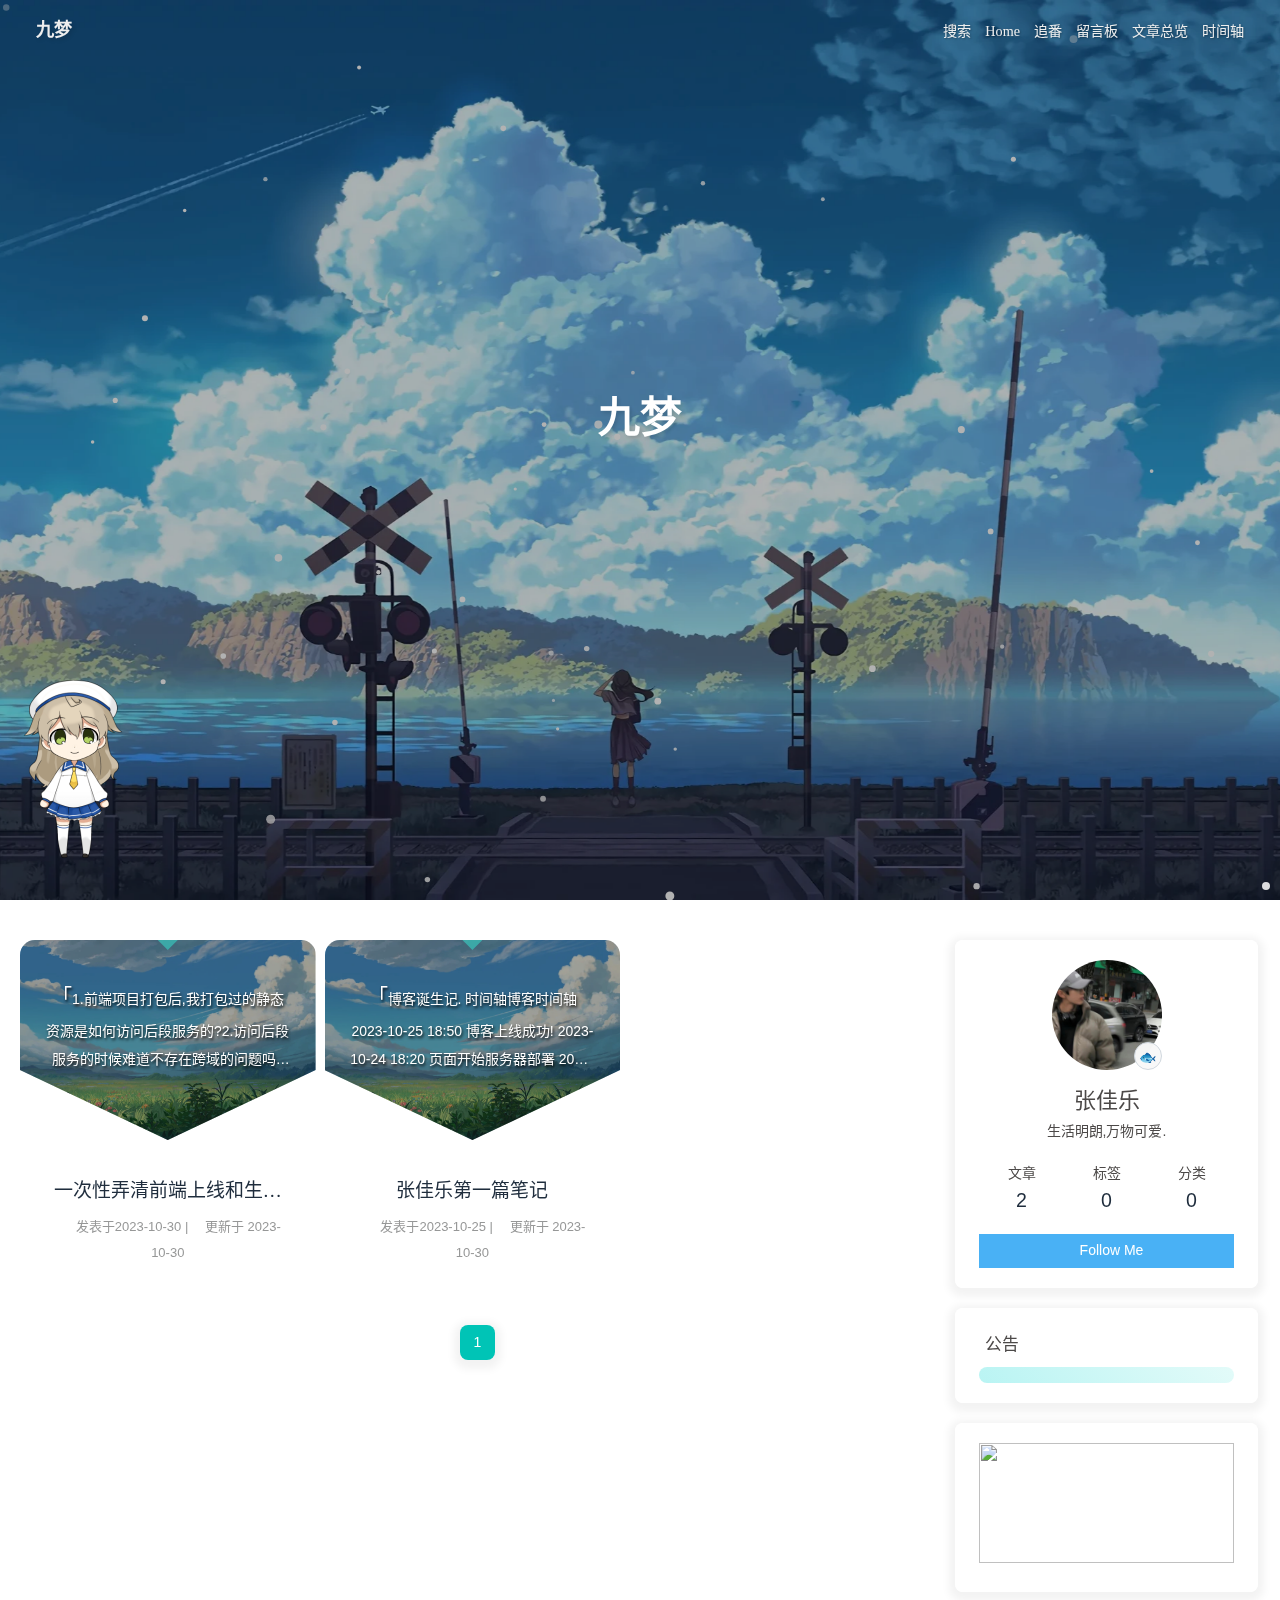
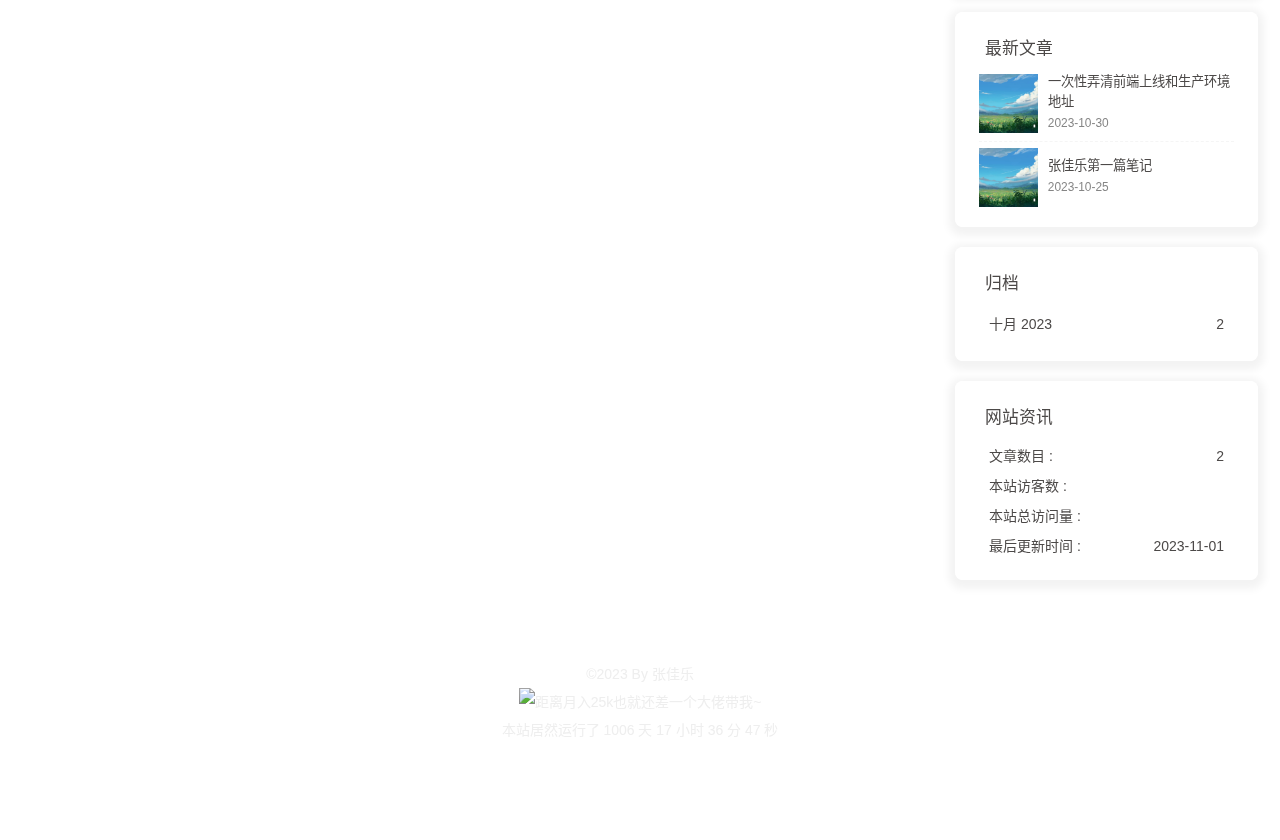
==== commit e417c1f7: "Site updated: 2023-11-01 14:35:45" ====
--- a/index.html
+++ b/index.html
@@ -54,7 +54,7 @@
   isHome: true,
   isHighlightShrink: true,
   isToc: false,
-  postUpdate: '2023-11-01 11:12:21'
+  postUpdate: '2023-11-01 14:35:44'
 }</script><script>(win=>{
       win.saveToLocal = {
         set: (key, value, ttl) => {
@@ -151,8 +151,31 @@
         }
       }
       detectApple()
-    })(window)</script><link rel="stylesheet" href="/css/custom.css" media="defer" onload="this.media='all'"><span id="fps"></span><script type="text/javascript" src="https://unpkg.zhimg.com/jquery@latest/dist/jquery.min.js"></script><!-- hexo injector head_end start --><link rel="stylesheet" href="https://cdn.cbd.int/hexo-butterfly-clock-anzhiyu@1.1.6/lib/clock.min.css" /><link rel="stylesheet" href="https://cdn.cbd.int/hexo-butterfly-swiper-anzhiyu@1.0.4/lib/swiper.min.css" media="print" onload="this.media='all'"><link rel="stylesheet" href="https://cdn.cbd.int/hexo-butterfly-swiper-anzhiyu@1.0.4/lib/swiperstyle.css" media="print" onload="this.media='all'"><link rel="stylesheet" href="https://cdn.cbd.int/hexo-butterfly-wowjs/lib/animate.min.css" media="print" onload="this.media='screen'"><link rel="stylesheet" href="https://npm.elemecdn.com/anzhiyu-blog@2.0.4/css/runtime/runtime.min.css" media="print" onload="this.media='all'"><!-- hexo injector head_end end --><meta name="generator" content="Hexo 6.3.0"><link rel="alternate" href="/atom.xml" title="九梦" type="application/atom+xml">
-</head><body><div id="web_bg"></div><div id="sidebar"><div id="menu-mask"></div><div id="sidebar-menus"><div class="avatar-img is-center"><img src="/img/logo.jpg" onerror="onerror=null;src='/img/friend_404.gif'" alt="avatar"/></div><div class="sidebar-site-data site-data is-center"><a href="/archives/"><div class="headline">文章</div><div class="length-num">2</div></a><a href="/tags/"><div class="headline">标签</div><div class="length-num">0</div></a><a href="/categories/"><div class="headline">分类</div><div class="length-num">0</div></a></div><hr class="custom-hr"/><div class="menus_items"><div class="menus_item"><a class="site-page" href="/"><i class="fa-fw fas fa-home"></i><span> Home</span></a></div><div class="menus_item"><a class="site-page" href="/bangumis/index.html"><i class="fa-fw fas fa-home"></i><span> 追番</span></a></div><div class="menus_item"><a class="site-page" href="/comments/"><i class="fa-fw fas fa-envelope"></i><span> 留言板</span></a></div><div class="menus_item"><a class="site-page" href="/archives/"><i class="fa-fw fas fa-archive"></i><span> 文章总览</span></a></div><div class="menus_item"><a class="site-page" href="/archives/"><i class="fa-fw fas fa-archive"></i><span> 时间轴</span></a></div></div></div></div><div class="page" id="body-wrap"><header class="full_page" id="page-header"><nav id="nav"><span id="blog-info"><a href="/" title="九梦"><span class="site-name">九梦</span></a></span><div id="menus"><div id="search-button"><a class="site-page social-icon search" href="javascript:void(0);"><i class="fas fa-search fa-fw"></i><span> 搜索</span></a></div><div class="menus_items"><div class="menus_item"><a class="site-page" href="/"><i class="fa-fw fas fa-home"></i><span> Home</span></a></div><div class="menus_item"><a class="site-page" href="/bangumis/index.html"><i class="fa-fw fas fa-home"></i><span> 追番</span></a></div><div class="menus_item"><a class="site-page" href="/comments/"><i class="fa-fw fas fa-envelope"></i><span> 留言板</span></a></div><div class="menus_item"><a class="site-page" href="/archives/"><i class="fa-fw fas fa-archive"></i><span> 文章总览</span></a></div><div class="menus_item"><a class="site-page" href="/archives/"><i class="fa-fw fas fa-archive"></i><span> 时间轴</span></a></div></div><div id="toggle-menu"><a class="site-page" href="javascript:void(0);"><i class="fas fa-bars fa-fw"></i></a></div></div></nav><div id="site-info"><h1 id="site-title">九梦</h1><div id="site-subtitle"><span id="subtitle"></span></div></div><div id="scroll-down"><i class="fas fa-angle-down scroll-down-effects"></i></div></header><main class="layout" id="content-inner"><div class="recent-posts" id="recent-posts"><div class="recent-post-item"><div class="recent-post-content left"><div class="recent-post-cover"><img class="article-cover" src="/img/default_cover_199.png" onerror="this.onerror=null;this.src='/img/404.jpg'" alt="一次性弄清前端上线和生产环境地址"></div><div class="recent-post-info"><a class="article-title" href="/posts/undefined.html" title="一次性弄清前端上线和生产环境地址"><div class="article-title-link">一次性弄清前端上线和生产环境地址</div></a><div class="recent-post-meta">               <div class="article-meta-wrap"><span class="post-meta-date"><svg class="meta_icon post-ui-icon" style="width:21px;height:21px;position:relative;top:6px"><use xlink:href="#icon-rili"></use></svg><span class="article-meta-label">发表于</span><time class="post-meta-date-created" datetime="2023-10-30T02:13:28.000Z" title="发表于 2023-10-30 10:13:28">2023-10-30</time><span class="article-meta-separator"> | </span><svg class="meta_icon post-ui-icon" style="width:13px;height:13px;position:relative;top:2px"><use xlink:href="#icon-gengxin1">                   </use></svg><span class="article-meta-label">更新于 </span><time class="post-meta-date-updated" datetime="2023-10-30T02:26:37.174Z" title="更新于 2023-10-30 10:26:37">2023-10-30</time></span></div></div></div><a class="article-content" href="/posts/undefined.html" title="一次性弄清前端上线和生产环境地址"><div class="article-content-text">1.前端项目打包后,我打包过的静态资源是如何访问后段服务的?2.访问后段服务的时候难道不存在跨域的问题吗?如何解决的?3.假如我想最近简单修改部署后的目录该如何做?
+    })(window)</script><link rel="stylesheet" href="/css/custom.css" media="defer" onload="this.media='all'"><span id="fps"></span><script type="text/javascript" src="https://unpkg.zhimg.com/jquery@latest/dist/jquery.min.js"></script><!-- hexo injector head_end start --><link rel="stylesheet" href="https://cdn.cbd.int/hexo-butterfly-clock-anzhiyu@1.1.6/lib/clock.min.css" /><link rel="stylesheet" href="https://cdn.cbd.int/hexo-butterfly-swiper-anzhiyu@1.0.4/lib/swiper.min.css" media="print" onload="this.media='all'"><link rel="stylesheet" href="https://cdn.cbd.int/hexo-butterfly-swiper-anzhiyu@1.0.4/lib/swiperstyle.css" media="print" onload="this.media='all'"><link rel="stylesheet" href="https://npm.elemecdn.com/anzhiyu-blog@2.0.4/css/runtime/runtime.min.css" media="print" onload="this.media='all'"><link rel="stylesheet" href="https://cdn.cbd.int/hexo-butterfly-wowjs/lib/animate.min.css" media="print" onload="this.media='screen'"><link rel="stylesheet" href="https://npm.elemecdn.com/hexo-butterfly-tag-plugins-plus@latest/lib/assets/font-awesome-animation.min.css" media="defer" onload="this.media='all'"><link rel="stylesheet" href="https://npm.elemecdn.com/hexo-butterfly-tag-plugins-plus@latest/lib/tag_plugins.css" media="defer" onload="this.media='all'"><script src="https://npm.elemecdn.com/hexo-butterfly-tag-plugins-plus@latest/lib/assets/carousel-touch.js"></script><!-- hexo injector head_end end --><meta name="generator" content="Hexo 6.3.0"><link rel="alternate" href="/atom.xml" title="九梦" type="application/atom+xml">
+</head><body><div id="loading-box" onclick="document.getElementById(&quot;loading-box&quot;).classList.add(&quot;loaded&quot;)"><div class="loading-bg"><div class="loading-img"></div><div class="loading-image-dot"></div></div></div><script>const preloader = {
+  endLoading: () => {
+    document.body.style.overflow = 'auto';
+    document.getElementById('loading-box').classList.add("loaded")
+  },
+  initLoading: () => {
+    document.body.style.overflow = '';
+    document.getElementById('loading-box').classList.remove("loaded")
+
+  }
+}
+window.addEventListener('load',()=> { preloader.endLoading() })
+
+if (true) {
+  document.addEventListener('pjax:send', () => { preloader.initLoading() })
+  document.addEventListener('pjax:complete', () => { preloader.endLoading() })
+}</script><script>window.paceOptions = {
+  restartOnPushState: false
+}
+
+document.addEventListener('pjax:send', () => {
+  Pace.restart()
+})
+</script><link rel="stylesheet" href="/css/progress_bar.css"/><script src="https://cdn.jsdelivr.net/npm/pace-js/pace.min.js"></script><div id="web_bg"></div><div id="sidebar"><div id="menu-mask"></div><div id="sidebar-menus"><div class="avatar-img is-center"><img src="/img/logo.jpg" onerror="onerror=null;src='/img/friend_404.gif'" alt="avatar"/></div><div class="sidebar-site-data site-data is-center"><a href="/archives/"><div class="headline">文章</div><div class="length-num">2</div></a><a href="/tags/"><div class="headline">标签</div><div class="length-num">0</div></a><a href="/categories/"><div class="headline">分类</div><div class="length-num">0</div></a></div><hr class="custom-hr"/><div class="menus_items"><div class="menus_item"><a class="site-page" href="/"><i class="fa-fw fas fa-home"></i><span> Home</span></a></div><div class="menus_item"><a class="site-page" href="/bangumis/index.html"><i class="fa-fw fas fa-home"></i><span> 追番</span></a></div><div class="menus_item"><a class="site-page" href="/comments/"><i class="fa-fw fas fa-envelope"></i><span> 留言板</span></a></div><div class="menus_item"><a class="site-page" href="/archives/"><i class="fa-fw fas fa-archive"></i><span> 文章总览</span></a></div><div class="menus_item"><a class="site-page" href="/archives/"><i class="fa-fw fas fa-archive"></i><span> 时间轴</span></a></div></div></div></div><div class="page" id="body-wrap"><header class="full_page" id="page-header"><nav id="nav"><span id="blog-info"><a href="/" title="九梦"><span class="site-name">九梦</span></a></span><div id="menus"><div id="search-button"><a class="site-page social-icon search" href="javascript:void(0);"><i class="fas fa-search fa-fw"></i><span> 搜索</span></a></div><div class="menus_items"><div class="menus_item"><a class="site-page" href="/"><i class="fa-fw fas fa-home"></i><span> Home</span></a></div><div class="menus_item"><a class="site-page" href="/bangumis/index.html"><i class="fa-fw fas fa-home"></i><span> 追番</span></a></div><div class="menus_item"><a class="site-page" href="/comments/"><i class="fa-fw fas fa-envelope"></i><span> 留言板</span></a></div><div class="menus_item"><a class="site-page" href="/archives/"><i class="fa-fw fas fa-archive"></i><span> 文章总览</span></a></div><div class="menus_item"><a class="site-page" href="/archives/"><i class="fa-fw fas fa-archive"></i><span> 时间轴</span></a></div></div><div id="toggle-menu"><a class="site-page" href="javascript:void(0);"><i class="fas fa-bars fa-fw"></i></a></div></div></nav><div id="site-info"><h1 id="site-title">九梦</h1><div id="site-subtitle"><span id="subtitle"></span></div></div><div id="scroll-down"><i class="fas fa-angle-down scroll-down-effects"></i></div></header><main class="layout" id="content-inner"><div class="recent-posts" id="recent-posts"><div class="recent-post-item"><div class="recent-post-content left"><div class="recent-post-cover"><img class="article-cover" src="/img/default_cover_199.png" onerror="this.onerror=null;this.src='/img/404.jpg'" alt="一次性弄清前端上线和生产环境地址"></div><div class="recent-post-info"><a class="article-title" href="/posts/undefined.html" title="一次性弄清前端上线和生产环境地址"><div class="article-title-link">一次性弄清前端上线和生产环境地址</div></a><div class="recent-post-meta">               <div class="article-meta-wrap"><span class="post-meta-date"><svg class="meta_icon post-ui-icon" style="width:21px;height:21px;position:relative;top:6px"><use xlink:href="#icon-rili"></use></svg><span class="article-meta-label">发表于</span><time class="post-meta-date-created" datetime="2023-10-30T02:13:28.000Z" title="发表于 2023-10-30 10:13:28">2023-10-30</time><span class="article-meta-separator"> | </span><svg class="meta_icon post-ui-icon" style="width:13px;height:13px;position:relative;top:2px"><use xlink:href="#icon-gengxin1">                   </use></svg><span class="article-meta-label">更新于 </span><time class="post-meta-date-updated" datetime="2023-10-30T02:26:37.174Z" title="更新于 2023-10-30 10:26:37">2023-10-30</time></span></div></div></div><a class="article-content" href="/posts/undefined.html" title="一次性弄清前端上线和生产环境地址"><div class="article-content-text">1.前端项目打包后,我打包过的静态资源是如何访问后段服务的?2.访问后段服务的时候难道不存在跨域的问题吗?如何解决的?3.假如我想最近简单修改部署后的目录该如何做?
 
 💡Tips:不知道小伙伴在前端开发的时候有没有这样的困惑
 前端项目打包后，我打包过的静态资源是如何访问后端服务的？访问后端服务的时候难道不存在跨域的问题吗？如何解决的？假如我想自己简单修改下部署后的目录该如何去做？
@@ -169,9 +192,8 @@
 2023-10-24 18:20
 博客页面开始搭建
 
-
 在线图片
-</div></a><div class="recent-post-arrow"></div></div></div><nav id="pagination"><div class="pagination"><span class="page-number current">1</span></div></nav></div><div class="aside-content" id="aside-content"><div class="card-widget card-info"><div class="author_top is-center"><div class="card-info-avatar"><div class="avatar-img"><img src="/img/logo.jpg" onerror="this.onerror=null;this.src='/img/friend_404.gif'" alt="avatar"/></div><div class="author-status-box"><div class="author-status"><g-emoji class="g-emoji" alias="palm_tree" fallback-src="https://lskypro.acozycotage.net/LightPicture/2022/12/fe1dc0402e623096.jpg">🐟</g-emoji><span>认真摸鱼中</span></div></div></div><div class="author-info__name">张佳乐</div><div class="author-info__description">生活明朗,万物可爱.</div></div><div class="card-info-data site-data is-center"><a href="/archives/"><div class="headline">文章</div><div class="length-num">2</div></a><a href="/tags/"><div class="headline">标签</div><div class="length-num">0</div></a><a href="/categories/"><div class="headline">分类</div><div class="length-num">0</div></a></div><a id="card-info-btn" target="_blank" rel="noopener" href="https://github.com/xxxxxx"><i class="fab fa-github"></i><span>Follow Me</span></a></div><div class="card-widget card-announcement"><div class="item-headline"><i class="fas fa-bullhorn fa-shake"></i><span>公告</span></div><div class="announcement_content">This is my Blog</div><div id="welcome-info"></div></div><div class="sticky_layout"><div class="card-widget card-recent-post"><div class="item-headline"><i class="fas fa-history"></i><span>最新文章</span></div><div class="aside-list"><div class="aside-list-item"><a class="thumbnail" href="/posts/undefined.html" title="一次性弄清前端上线和生产环境地址"><img src="/img/default_cover_199.png" onerror="this.onerror=null;this.src='/img/404.jpg'" alt="一次性弄清前端上线和生产环境地址"/></a><div class="content"><a class="title" href="/posts/undefined.html" title="一次性弄清前端上线和生产环境地址">一次性弄清前端上线和生产环境地址</a><time datetime="2023-10-30T02:13:28.000Z" title="发表于 2023-10-30 10:13:28">2023-10-30</time></div></div><div class="aside-list-item"><a class="thumbnail" href="/posts/31ea.html" title="张佳乐第一篇笔记"><img src="/img/default_cover_199.png" onerror="this.onerror=null;this.src='/img/404.jpg'" alt="张佳乐第一篇笔记"/></a><div class="content"><a class="title" href="/posts/31ea.html" title="张佳乐第一篇笔记">张佳乐第一篇笔记</a><time datetime="2023-10-25T03:06:16.000Z" title="发表于 2023-10-25 11:06:16">2023-10-25</time></div></div></div></div><div class="card-widget card-archives"><div class="item-headline"><i class="fas fa-archive"></i><span>归档</span></div><ul class="card-archive-list"><li class="card-archive-list-item"><a class="card-archive-list-link" href="/archives/2023/10/"><span class="card-archive-list-date">十月 2023</span><span class="card-archive-list-count">2</span></a></li></ul></div><div class="card-widget card-webinfo"><div class="item-headline"><i class="fas fa-chart-line"></i><span>网站资讯</span></div><div class="webinfo"><div class="webinfo-item"><div class="item-name">文章数目 :</div><div class="item-count">2</div></div><div class="webinfo-item"><div class="item-name">本站访客数 :</div><div class="item-count" id="busuanzi_value_site_uv"><i class="fa-solid fa-spinner fa-spin"></i></div></div><div class="webinfo-item"><div class="item-name">本站总访问量 :</div><div class="item-count" id="busuanzi_value_site_pv"><i class="fa-solid fa-spinner fa-spin"></i></div></div><div class="webinfo-item"><div class="item-name">最后更新时间 :</div><div class="item-count" id="last-push-date" data-lastPushDate="2023-11-01T03:12:21.607Z"><i class="fa-solid fa-spinner fa-spin"></i></div></div></div></div></div></div></main><footer id="footer"><div id="footer-wrap"><div class="copyright">&copy;2023 By 张佳乐</div></div></footer></div><div id="rightside"><div id="rightside-config-hide"><button id="darkmode" type="button" title="浅色和深色模式转换"><i class="fas fa-adjust"></i></button><button id="hide-aside-btn" type="button" title="单栏和双栏切换"><i class="fas fa-arrows-alt-h"></i></button></div><div id="rightside-config-show"><button id="rightside-config" type="button" title="设置"><i class="fas fa-cog fa-spin"></i></button><button id="go-up" type="button" title="回到顶部"><span class="scroll-percent"></span><i class="fas fa-arrow-up"></i></button></div></div><div><script src="/js/utils.js"></script><script src="/js/main.js"></script><script src="https://cdn.jsdelivr.net/npm/@fancyapps/ui/dist/fancybox/fancybox.umd.min.js"></script><div class="js-pjax"><script>window.typedJSFn = {
+</div></a><div class="recent-post-arrow"></div></div></div><nav id="pagination"><div class="pagination"><span class="page-number current">1</span></div></nav></div><div class="aside-content" id="aside-content"><div class="card-widget card-info"><div class="author_top is-center"><div class="card-info-avatar"><div class="avatar-img"><img src="/img/logo.jpg" onerror="this.onerror=null;this.src='/img/friend_404.gif'" alt="avatar"/></div><div class="author-status-box"><div class="author-status"><g-emoji class="g-emoji" alias="palm_tree" fallback-src="https://lskypro.acozycotage.net/LightPicture/2022/12/fe1dc0402e623096.jpg">🐟</g-emoji><span>认真摸鱼中</span></div></div></div><div class="author-info__name">张佳乐</div><div class="author-info__description">生活明朗,万物可爱.</div></div><div class="card-info-data site-data is-center"><a href="/archives/"><div class="headline">文章</div><div class="length-num">2</div></a><a href="/tags/"><div class="headline">标签</div><div class="length-num">0</div></a><a href="/categories/"><div class="headline">分类</div><div class="length-num">0</div></a></div><a id="card-info-btn" target="_blank" rel="noopener" href="https://github.com/xxxxxx"><i class="fab fa-github"></i><span>Follow Me</span></a></div><div class="card-widget card-announcement"><div class="item-headline"><i class="fas fa-bullhorn fa-shake"></i><span>公告</span></div><div class="announcement_content"></div><div id="welcome-info"></div></div><div class="sticky_layout"><div class="card-widget card-recent-post"><div class="item-headline"><i class="fas fa-history"></i><span>最新文章</span></div><div class="aside-list"><div class="aside-list-item"><a class="thumbnail" href="/posts/undefined.html" title="一次性弄清前端上线和生产环境地址"><img src="/img/default_cover_199.png" onerror="this.onerror=null;this.src='/img/404.jpg'" alt="一次性弄清前端上线和生产环境地址"/></a><div class="content"><a class="title" href="/posts/undefined.html" title="一次性弄清前端上线和生产环境地址">一次性弄清前端上线和生产环境地址</a><time datetime="2023-10-30T02:13:28.000Z" title="发表于 2023-10-30 10:13:28">2023-10-30</time></div></div><div class="aside-list-item"><a class="thumbnail" href="/posts/31ea.html" title="张佳乐第一篇笔记"><img src="/img/default_cover_199.png" onerror="this.onerror=null;this.src='/img/404.jpg'" alt="张佳乐第一篇笔记"/></a><div class="content"><a class="title" href="/posts/31ea.html" title="张佳乐第一篇笔记">张佳乐第一篇笔记</a><time datetime="2023-10-25T03:06:16.000Z" title="发表于 2023-10-25 11:06:16">2023-10-25</time></div></div></div></div><div class="card-widget card-archives"><div class="item-headline"><i class="fas fa-archive"></i><span>归档</span></div><ul class="card-archive-list"><li class="card-archive-list-item"><a class="card-archive-list-link" href="/archives/2023/10/"><span class="card-archive-list-date">十月 2023</span><span class="card-archive-list-count">2</span></a></li></ul></div><div class="card-widget card-webinfo"><div class="item-headline"><i class="fas fa-chart-line"></i><span>网站资讯</span></div><div class="webinfo"><div class="webinfo-item"><div class="item-name">文章数目 :</div><div class="item-count">2</div></div><div class="webinfo-item"><div class="item-name">本站访客数 :</div><div class="item-count" id="busuanzi_value_site_uv"><i class="fa-solid fa-spinner fa-spin"></i></div></div><div class="webinfo-item"><div class="item-name">本站总访问量 :</div><div class="item-count" id="busuanzi_value_site_pv"><i class="fa-solid fa-spinner fa-spin"></i></div></div><div class="webinfo-item"><div class="item-name">最后更新时间 :</div><div class="item-count" id="last-push-date" data-lastPushDate="2023-11-01T06:35:44.782Z"><i class="fa-solid fa-spinner fa-spin"></i></div></div></div></div></div></div></main><footer id="footer"><div id="footer-wrap"><div class="copyright">&copy;2023 By 张佳乐</div></div></footer></div><div id="rightside"><div id="rightside-config-hide"><button id="darkmode" type="button" title="浅色和深色模式转换"><i class="fas fa-adjust"></i></button><button id="hide-aside-btn" type="button" title="单栏和双栏切换"><i class="fas fa-arrows-alt-h"></i></button></div><div id="rightside-config-show"><button id="rightside-config" type="button" title="设置"><i class="fas fa-cog fa-spin"></i></button><button id="go-up" type="button" title="回到顶部"><span class="scroll-percent"></span><i class="fas fa-arrow-up"></i></button></div></div><div><script src="/js/utils.js"></script><script src="/js/main.js"></script><script src="https://cdn.jsdelivr.net/npm/@fancyapps/ui/dist/fancybox/fancybox.umd.min.js"></script><div class="js-pjax"><script>window.typedJSFn = {
   init: (str) => {
     window.typed = new Typed('#subtitle', Object.assign({
       strings: str,
@@ -200,7 +222,7 @@
     document.getElementById("subtitle").textContent = "Welcome to Fomalhaut🥝のTiny Home!🤣🤣🤣"
   }
 }
-typedJSFn.run(subtitleType)</script></div><script async src="/js/console.js"></script><script data-pjax src="//npm.elemecdn.com/pace-js@1.2.4/pace.min.js"></script><div class="aplayer no-destroy" data-id="8152976493" data-server="netease" data-type="playlist"   data-order="list" data-fixed="true" data-preload="auto" data-autoplay="false" data-mutex="true" ></div><canvas id="snow"></canvas><script async src="/js/snow.js"></script><script async src="/js/fps.js"></script><script src="https://cdn.staticfile.org/jquery/3.6.3/jquery.min.js"></script><script async src="/js/title.js"></script><script async src="/js/emoji.js"></script><script id="click-heart" src="https://cdn.jsdelivr.net/npm/butterfly-extsrc/dist/click-heart.min.js" async="async" mobile="false"></script><link rel="stylesheet" href="https://cdn.jsdelivr.net/npm/aplayer/dist/APlayer.min.css" media="print" onload="this.media='all'"><script src="https://cdn.jsdelivr.net/npm/aplayer/dist/APlayer.min.js"></script><script src="https://cdn.jsdelivr.net/npm/butterfly-extsrc/metingjs/dist/Meting.min.js"></script><script src="https://cdn.jsdelivr.net/npm/pjax/pjax.min.js"></script><script>let pjaxSelectors = ["head > title","#config-diff","#body-wrap","#rightside-config-hide","#rightside-config-show",".js-pjax"]
+typedJSFn.run(subtitleType)</script></div><script async src="/js/console.js"></script><script data-pjax src="//npm.elemecdn.com/pace-js@1.2.4/pace.min.js"></script><div class="aplayer no-destroy" data-id="8152976493" data-server="netease" data-type="playlist"   data-order="list" data-fixed="true" data-preload="auto" data-autoplay="false" data-mutex="true" ></div><canvas id="snow"></canvas><script async src="/js/snow.js"></script><script async src="/js/fps.js"></script><script src="https://cdn.staticfile.org/jquery/3.6.3/jquery.min.js"></script><script async data-pjax src="/js/txmap.js"></script><script async src="/js/title.js"></script><script async src="/js/emoji.js"></script><script id="click-heart" src="https://cdn.jsdelivr.net/npm/butterfly-extsrc/dist/click-heart.min.js" async="async" mobile="false"></script><link rel="stylesheet" href="https://cdn.jsdelivr.net/npm/aplayer/dist/APlayer.min.css" media="print" onload="this.media='all'"><script src="https://cdn.jsdelivr.net/npm/aplayer/dist/APlayer.min.js"></script><script src="https://cdn.jsdelivr.net/npm/butterfly-extsrc/metingjs/dist/Meting.min.js"></script><script src="https://cdn.jsdelivr.net/npm/pjax/pjax.min.js"></script><script>let pjaxSelectors = ["head > title","#config-diff","#body-wrap","#rightside-config-hide","#rightside-config-show",".js-pjax"]
 
 var pjax = new Pjax({
   elements: 'a:not([target="_blank"])',
@@ -321,7 +343,31 @@
   else if (epage === cpage){
     butterfly_swiper_injector_config();
   }
-  </script><script defer src="https://npm.elemecdn.com/anzhiyu-blog@1.1.6/js/swiper.min.js"></script><script defer data-pjax src="https://cdn.cbd.int/hexo-butterfly-swiper-anzhiyu@1.0.4/lib/swiper_init.js"></script><script data-pjax src="https://lf26-cdn-tos.bytecdntp.com/cdn/expire-1-M/gsap/3.9.1/gsap.min.js"></script><script defer src="https://npm.elemecdn.com/hexo-butterfly-swiper-anzhiyu@1.0.4/lib/people.min.js"></script><script async src="/anzhiyu/random.js"></script><div class="js-pjax"><script async="async">var arr = document.getElementsByClassName('recent-post-item');
+  </script><script defer src="https://npm.elemecdn.com/anzhiyu-blog@1.1.6/js/swiper.min.js"></script><script defer data-pjax src="https://cdn.cbd.int/hexo-butterfly-swiper-anzhiyu@1.0.4/lib/swiper_init.js"></script><script data-pjax src="https://lf26-cdn-tos.bytecdntp.com/cdn/expire-1-M/gsap/3.9.1/gsap.min.js"></script><script defer src="https://npm.elemecdn.com/hexo-butterfly-swiper-anzhiyu@1.0.4/lib/people.min.js"></script><script async src="/anzhiyu/random.js"></script><script data-pjax>
+  function butterfly_footer_beautify_injector_config(){
+    var parent_div_git = document.getElementById('footer-wrap');
+    var item_html = '<div id="workboard"></div><p id="ghbdages"><a class="github-badge" target="_blank" href="https://hexo.io/" style="margin-inline:5px" data-title="博客框架为Hexo_v5.4.0" title=""><img src="https://img.shields.io/badge/Frame-Hexo-blue?style=flat&amp;logo=hexo" alt=""/></a><a class="github-badge" target="_blank" href="https://butterfly.js.org/" style="margin-inline:5px" data-title="主题版本Butterfly_v4.2.2" title=""><img src="https://img.shields.io/badge/Theme-Butterfly-6513df?style=flat&amp;logo=bitdefender" alt=""/></a><a class="github-badge" target="_blank" href="https://www.jsdelivr.com/" style="margin-inline:5px" data-title="本站使用JsDelivr为静态资源提供CDN加速" title=""><img src="https://img.shields.io/badge/CDN-jsDelivr-orange?style=flat&amp;logo=jsDelivr" alt=""/></a><a class="github-badge" target="_blank" href="https://beian.miit.gov.cn/#/Integrated/index" style="margin-inline:5px" data-title="本站已在湘进行备案" title=""><img src="https://img.shields.io/badge/湘ICP备-2022004213号-e1d492?style=flat&amp;logo=[data-uri]" alt=""/></a><a class="github-badge" target="_blank" href="https://github.com/" style="margin-inline:5px" data-title="本站项目由Github托管" title=""><img src="https://img.shields.io/badge/Source-Github-d021d6?style=flat&amp;logo=GitHub" alt=""/></a><a class="github-badge" target="_blank" href="http://creativecommons.org/licenses/by-nc-sa/4.0/" style="margin-inline:5px" data-title="本站采用知识共享署名-非商业性使用-相同方式共享4.0国际许可协议进行许可" title=""><img src="https://img.shields.io/badge/Copyright-BY--NC--SA%204.0-d42328?style=flat&amp;logo=Claris" alt=""/></a></p>';
+    console.log('已挂载butterfly_footer_beautify')
+    parent_div_git.insertAdjacentHTML("beforeend",item_html)
+    }
+  var elist = 'null'.split(',');
+  var cpage = location.pathname;
+  var epage = 'all';
+  var flag = 0;
+
+  for (var i=0;i<elist.length;i++){
+    if (cpage.includes(elist[i])){
+      flag++;
+    }
+  }
+
+  if ((epage ==='all')&&(flag == 0)){
+    butterfly_footer_beautify_injector_config();
+  }
+  else if (epage === cpage){
+    butterfly_footer_beautify_injector_config();
+  }
+  </script><script async src="/js/runtime.js"></script><div class="js-pjax"><script async="async">var arr = document.getElementsByClassName('recent-post-item');
 for(var i = 0;i<arr.length;i++){
     arr[i].classList.add('wow');
     arr[i].classList.add('animate__zoomIn');
@@ -377,28 +423,4 @@
     arr[i].setAttribute('data-wow-delay', '');
     arr[i].setAttribute('data-wow-offset', '');
     arr[i].setAttribute('data-wow-iteration', '');
-  }</script></div><script defer src="https://cdn.cbd.int/hexo-butterfly-wowjs/lib/wow.min.js"></script><script defer src="https://cdn.cbd.int/hexo-butterfly-wowjs/lib/wow_init.js"></script><script data-pjax>
-  function butterfly_footer_beautify_injector_config(){
-    var parent_div_git = document.getElementById('footer-wrap');
-    var item_html = '<div id="workboard"></div><p id="ghbdages"><a class="github-badge" target="_blank" href="https://hexo.io/" style="margin-inline:5px" data-title="博客框架为Hexo_v5.4.0" title=""><img src="https://img.shields.io/badge/Frame-Hexo-blue?style=flat&amp;logo=hexo" alt=""/></a><a class="github-badge" target="_blank" href="https://butterfly.js.org/" style="margin-inline:5px" data-title="主题版本Butterfly_v4.2.2" title=""><img src="https://img.shields.io/badge/Theme-Butterfly-6513df?style=flat&amp;logo=bitdefender" alt=""/></a><a class="github-badge" target="_blank" href="https://www.jsdelivr.com/" style="margin-inline:5px" data-title="本站使用JsDelivr为静态资源提供CDN加速" title=""><img src="https://img.shields.io/badge/CDN-jsDelivr-orange?style=flat&amp;logo=jsDelivr" alt=""/></a><a class="github-badge" target="_blank" href="https://beian.miit.gov.cn/#/Integrated/index" style="margin-inline:5px" data-title="本站已在湘进行备案" title=""><img src="https://img.shields.io/badge/湘ICP备-2022004213号-e1d492?style=flat&amp;logo=[data-uri]" alt=""/></a><a class="github-badge" target="_blank" href="https://github.com/" style="margin-inline:5px" data-title="本站项目由Github托管" title=""><img src="https://img.shields.io/badge/Source-Github-d021d6?style=flat&amp;logo=GitHub" alt=""/></a><a class="github-badge" target="_blank" href="http://creativecommons.org/licenses/by-nc-sa/4.0/" style="margin-inline:5px" data-title="本站采用知识共享署名-非商业性使用-相同方式共享4.0国际许可协议进行许可" title=""><img src="https://img.shields.io/badge/Copyright-BY--NC--SA%204.0-d42328?style=flat&amp;logo=Claris" alt=""/></a></p>';
-    console.log('已挂载butterfly_footer_beautify')
-    parent_div_git.insertAdjacentHTML("beforeend",item_html)
-    }
-  var elist = 'null'.split(',');
-  var cpage = location.pathname;
-  var epage = 'all';
-  var flag = 0;
-
-  for (var i=0;i<elist.length;i++){
-    if (cpage.includes(elist[i])){
-      flag++;
-    }
-  }
-
-  if ((epage ==='all')&&(flag == 0)){
-    butterfly_footer_beautify_injector_config();
-  }
-  else if (epage === cpage){
-    butterfly_footer_beautify_injector_config();
-  }
-  </script><script async src="/js/runtime.js"></script><!-- hexo injector body_end end --><script src="/live2dw/lib/L2Dwidget.min.js?094cbace49a39548bed64abff5988b05"></script><script>L2Dwidget.init({"tagMode":false,"debug":false,"model":{"jsonPath":"/live2dw/assets/koharu.model.json"},"display":{"position":"left","width":150,"height":300},"mobile":{"show":false},"log":false,"pluginJsPath":"lib/","pluginModelPath":"assets/","pluginRootPath":"live2dw/"});</script></body></html>+  }</script></div><script defer src="https://cdn.cbd.int/hexo-butterfly-wowjs/lib/wow.min.js"></script><script defer src="https://cdn.cbd.int/hexo-butterfly-wowjs/lib/wow_init.js"></script><script async src="//at.alicdn.com/t/font_2032782_8d5kxvn09md.js"></script><!-- hexo injector body_end end --><script src="/live2dw/lib/L2Dwidget.min.js?094cbace49a39548bed64abff5988b05"></script><script>L2Dwidget.init({"tagMode":false,"debug":false,"model":{"jsonPath":"/live2dw/assets/koharu.model.json"},"display":{"position":"left","width":150,"height":300},"mobile":{"show":false},"log":false,"pluginJsPath":"lib/","pluginModelPath":"assets/","pluginRootPath":"live2dw/"});</script></body></html>--- a/css/custom.css
+++ b/css/custom.css
@@ -895,4 +895,297 @@
 
 .recent-posts .recent-post-item .recent-post-content .article-content .article-content-text{
   font-size: 14px;
+}
+
+/* 日间模式不生效 */
+[data-theme="light"] #site-name,
+[data-theme="light"] #site-title,
+[data-theme="light"] #site-subtitle,
+[data-theme="light"] #post-info {
+  animation: none;
+}
+/* 夜间模式生效 */
+[data-theme="dark"] #site-name,
+[data-theme="dark"] #site-title {
+  animation: light_15px 10s linear infinite;
+}
+[data-theme="dark"] #site-subtitle {
+  animation: light_10px 10s linear infinite;
+}
+[data-theme="dark"] #post-info {
+  animation: light_5px 10s linear infinite;
+}
+/* 关键帧描述 */
+@keyframes light_15px {
+  0% {
+    text-shadow: #5636ed 0 0 15px;
+  }
+  12.5% {
+    text-shadow: #11ee5e 0 0 15px;
+  }
+  25% {
+    text-shadow: #f14747 0 0 15px;
+  }
+  37.5% {
+    text-shadow: #f1a247 0 0 15px;
+  }
+  50% {
+    text-shadow: #f1ee47 0 0 15px;
+  }
+  50% {
+    text-shadow: #b347f1 0 0 15px;
+  }
+  62.5% {
+    text-shadow: #002afa 0 0 15px;
+  }
+  75% {
+    text-shadow: #ed709b 0 0 15px;
+  }
+  87.5% {
+    text-shadow: #39c5bb 0 0 15px;
+  }
+  100% {
+    text-shadow: #5636ed 0 0 15px;
+  }
+}
+
+@keyframes light_10px {
+  0% {
+    text-shadow: #5636ed 0 0 10px;
+  }
+  12.5% {
+    text-shadow: #11ee5e 0 0 10px;
+  }
+  25% {
+    text-shadow: #f14747 0 0 10px;
+  }
+  37.5% {
+    text-shadow: #f1a247 0 0 10px;
+  }
+  50% {
+    text-shadow: #f1ee47 0 0 10px;
+  }
+  50% {
+    text-shadow: #b347f1 0 0 10px;
+  }
+  62.5% {
+    text-shadow: #002afa 0 0 10px;
+  }
+  75% {
+    text-shadow: #ed709b 0 0 10px;
+  }
+  87.5% {
+    text-shadow: #39c5bb 0 0 10px;
+  }
+  100% {
+    text-shadow: #5636ed 0 0 10px;
+  }
+}
+
+@keyframes light_5px {
+  0% {
+    text-shadow: #5636ed 0 0 5px;
+  }
+  12.5% {
+    text-shadow: #11ee5e 0 0 5px;
+  }
+  25% {
+    text-shadow: #f14747 0 0 5px;
+  }
+  37.5% {
+    text-shadow: #f1a247 0 0 15px;
+  }
+  50% {
+    text-shadow: #f1ee47 0 0 5px;
+  }
+  50% {
+    text-shadow: #b347f1 0 0 5px;
+  }
+  62.5% {
+    text-shadow: #002afa 0 0 5px;
+  }
+  75% {
+    text-shadow: #ed709b 0 0 5px;
+  }
+  87.5% {
+    text-shadow: #39c5bb 0 0 5px;
+  }
+  100% {
+    text-shadow: #5636ed 0 0 5px;
+  }
+}
+
+/* 文章页H1-H6图标样式效果 */
+/* 控制风车转动速度 4s那里可以自己调节快慢 */
+h1::before,
+h2::before,
+h3::before,
+h4::before,
+h5::before,
+h6::before {
+  -webkit-animation: ccc 4s linear infinite;
+  animation: ccc 4s linear infinite;
+}
+/* 控制风车转动方向 -1turn 为逆时针转动，1turn 为顺时针转动，相同数字部分记得统一修改 */
+@-webkit-keyframes ccc {
+  0% {
+    -webkit-transform: rotate(0deg);
+    transform: rotate(0deg);
+  }
+  to {
+    -webkit-transform: rotate(-1turn);
+    transform: rotate(-1turn);
+  }
+}
+@keyframes ccc {
+  0% {
+    -webkit-transform: rotate(0deg);
+    transform: rotate(0deg);
+  }
+  to {
+    -webkit-transform: rotate(-1turn);
+    transform: rotate(-1turn);
+  }
+}
+/* 设置风车颜色 */
+#content-inner.layout h1::before {
+  color: #ef50a8;
+  margin-left: -1.55rem;
+  font-size: 1.3rem;
+  margin-top: -0.23rem;
+}
+#content-inner.layout h2::before {
+  color: #fb7061;
+  margin-left: -1.35rem;
+  font-size: 1.1rem;
+  margin-top: -0.12rem;
+}
+#content-inner.layout h3::before {
+  color: #ffbf00;
+  margin-left: -1.22rem;
+  font-size: 0.95rem;
+  margin-top: -0.09rem;
+}
+#content-inner.layout h4::before {
+  color: #a9e000;
+  margin-left: -1.05rem;
+  font-size: 0.8rem;
+  margin-top: -0.09rem;
+}
+#content-inner.layout h5::before {
+  color: #57c850;
+  margin-left: -0.9rem;
+  font-size: 0.7rem;
+  margin-top: 0rem;
+}
+#content-inner.layout h6::before {
+  color: #5ec1e0;
+  margin-left: -0.9rem;
+  font-size: 0.66rem;
+  margin-top: 0rem;
+}
+/* s设置风车hover动效 6s那里可以自己调节快慢*/
+#content-inner.layout h1:hover,
+#content-inner.layout h2:hover,
+#content-inner.layout h3:hover,
+#content-inner.layout h4:hover,
+#content-inner.layout h5:hover,
+#content-inner.layout h6:hover {
+  color: var(--theme-color);
+}
+#content-inner.layout h1:hover::before,
+#content-inner.layout h2:hover::before,
+#content-inner.layout h3:hover::before,
+#content-inner.layout h4:hover::before,
+#content-inner.layout h5:hover::before,
+#content-inner.layout h6:hover::before {
+  color: var(--theme-color);
+  -webkit-animation: ccc 6s linear infinite;
+  animation: ccc 6s linear infinite;
+}
+
+.loading-img {
+  background: url(/img/logo.jpg) no-repeat center center;
+  background-size: cover;
+}
+
+/* 全局宽度 */
+.layout {
+  max-width: 1400px;
+}
+
+/* 侧边卡片栏宽度 */
+.aside-content {
+  max-width: 318px;
+  min-width: 300px;
+}
+
+/* 平板尺寸自适应(不启用侧边栏宽度限制) */
+@media screen and (max-width: 900px) {
+  .aside-content {
+    max-width: none !important;
+    padding: 0 5px 0 5px;
+  }
+}
+
+/* 新年侧边栏 */
+
+#newYear {
+  color: white;
+  padding: 0 !important;
+}
+
+#newYear p,
+#newYear h3 {
+  font-weight: normal;
+  color: inherit;
+  margin: 0;
+}
+
+#newYear .item-headline {
+  display: none;
+}
+
+#newYear-main {
+  min-height: 160px;
+  padding: 1rem;
+  position: relative;
+  border-radius: 12px;
+  background-image: url(https://tuchuang.voooe.cn/images/2023/01/02/tunian.webp);
+  background-size: cover;
+  background-position: center;
+}
+
+#newYear-main * {
+  position: relative;
+  line-height: 1.3;
+}
+
+#newYear-main .newYear-time {
+  font-weight: bold;
+  text-align: center;
+}
+
+#newYear-main .time,
+#newYear-main .happyNewYear {
+  font-size: 3.5rem;
+  margin: 1rem 0;
+  display: block;
+}
+
+#newYear-main .day {
+  font-size: 5rem;
+}
+
+#newYear-main .day .unit {
+  font-size: 1rem;
+}
+
+#newYear-main .mask {
+  position: absolute;
+  left: 0;
+  top: 0;
+  height: 100%;
+  width: 100%;
+  background-color: rgba(0, 0, 0, .1);
 }--- a/css/progress_bar.css
+++ b/css/progress_bar.css
@@ -0,0 +1,65 @@
+.pace {
+  -webkit-pointer-events: none;
+  pointer-events: none;
+  -webkit-user-select: none;
+  -moz-user-select: none;
+  user-select: none;
+  z-index: 2000;
+  position: fixed;
+  margin: auto;
+  top: 10px;
+  left: 0;
+  right: 0;
+  height: 8px;
+  border-radius: 8px;
+  width: 4rem;
+  background: #eaecf2;
+  border: 1px #e3e8f7;
+  overflow: hidden;
+}
+
+.pace-inactive .pace-progress {
+  opacity: 0;
+  transition: 0.3s ease-in;
+}
+
+.pace .pace-progress {
+  -webkit-box-sizing: border-box;
+  -moz-box-sizing: border-box;
+  -ms-box-sizing: border-box;
+  -o-box-sizing: border-box;
+  box-sizing: border-box;
+  -webkit-transform: translate3d(0, 0, 0);
+  -moz-transform: translate3d(0, 0, 0);
+  -ms-transform: translate3d(0, 0, 0);
+  -o-transform: translate3d(0, 0, 0);
+  transform: translate3d(0, 0, 0);
+  max-width: 200px;
+  position: absolute;
+  z-index: 2000;
+  display: block;
+  top: 0;
+  right: 100%;
+  height: 100%;
+  width: 100%;
+  background: linear-gradient(-45deg, #ee7752, #e73c7e, #23a6d5, #23d5ab);
+  animation: gradient 1.5s ease infinite;
+  background-size: 200%;
+}
+
+.pace.pace-inactive {
+  opacity: 0;
+  transition: 0.3s;
+  top: -8px;
+}
+@keyframes gradient {
+  0% {
+    background-position: 0% 50%;
+  }
+  50% {
+    background-position: 100% 50%;
+  }
+  100% {
+    background-position: 0% 50%;
+  }
+}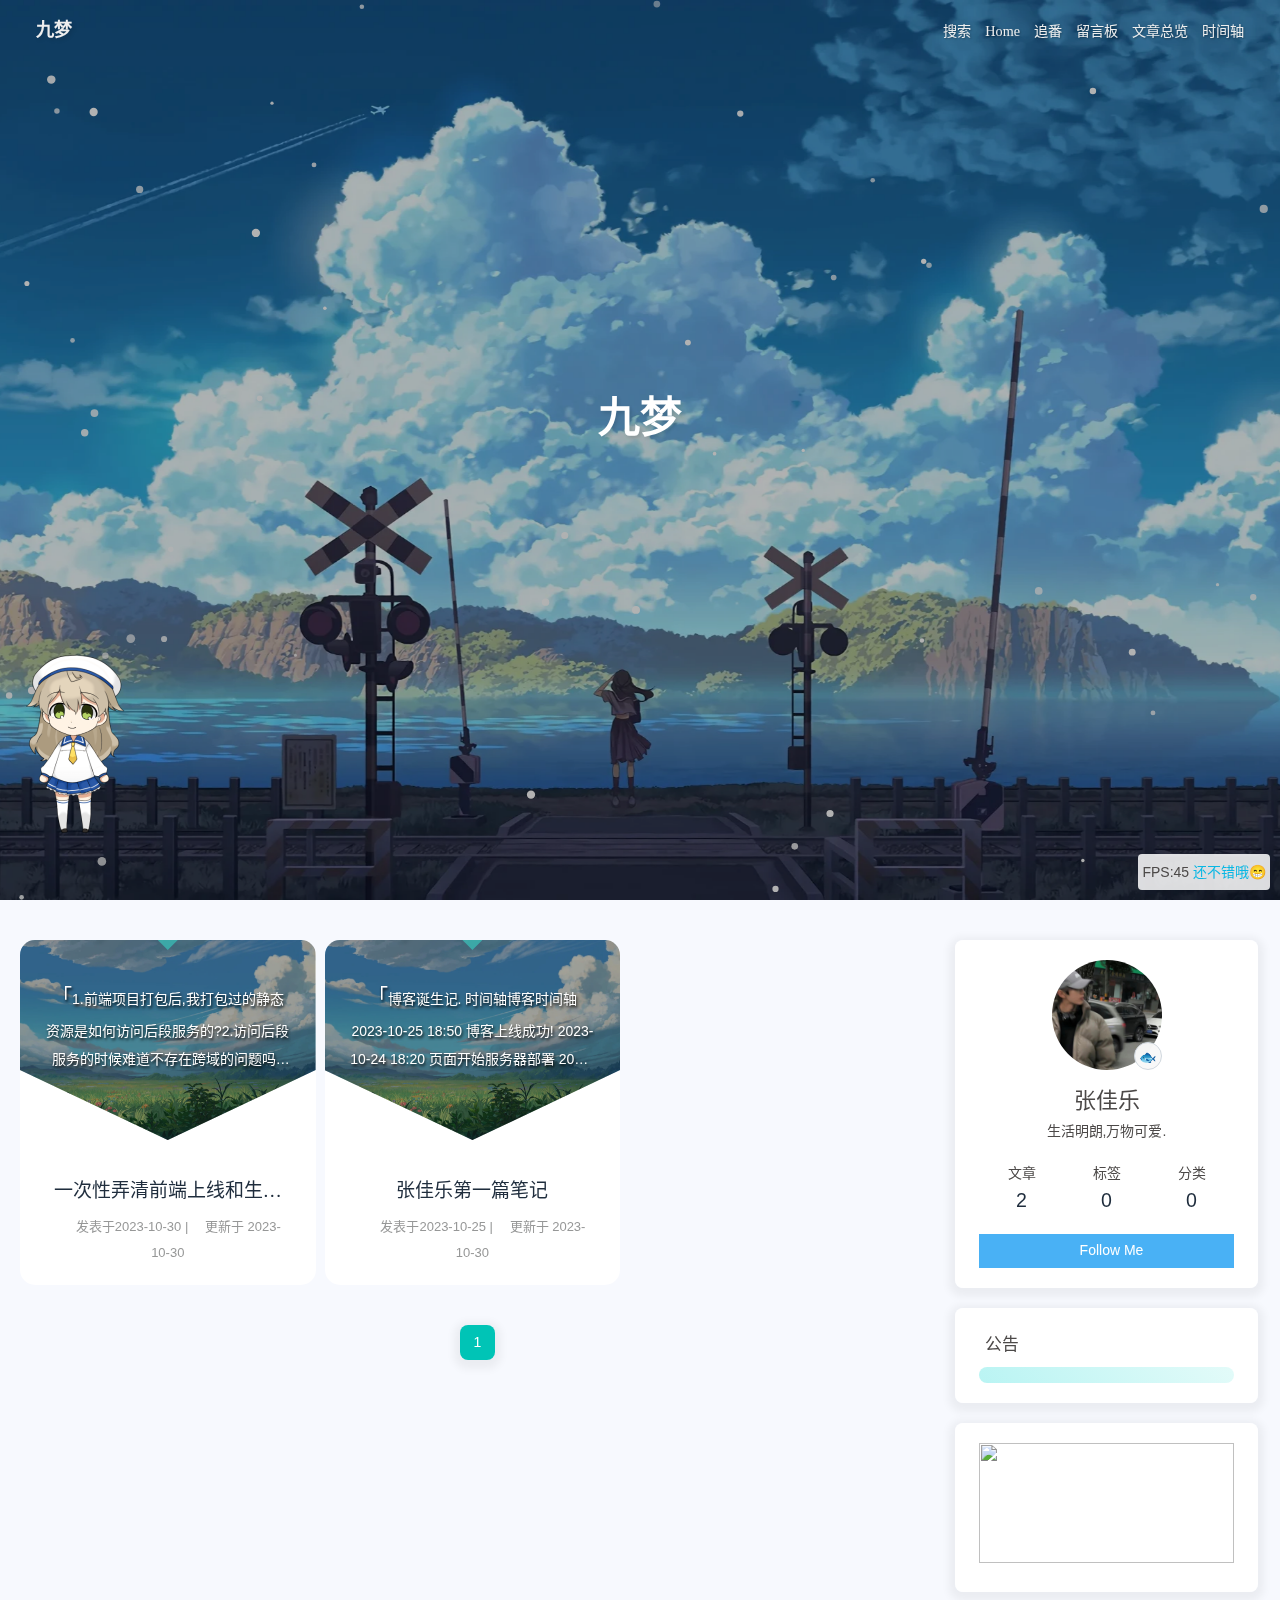
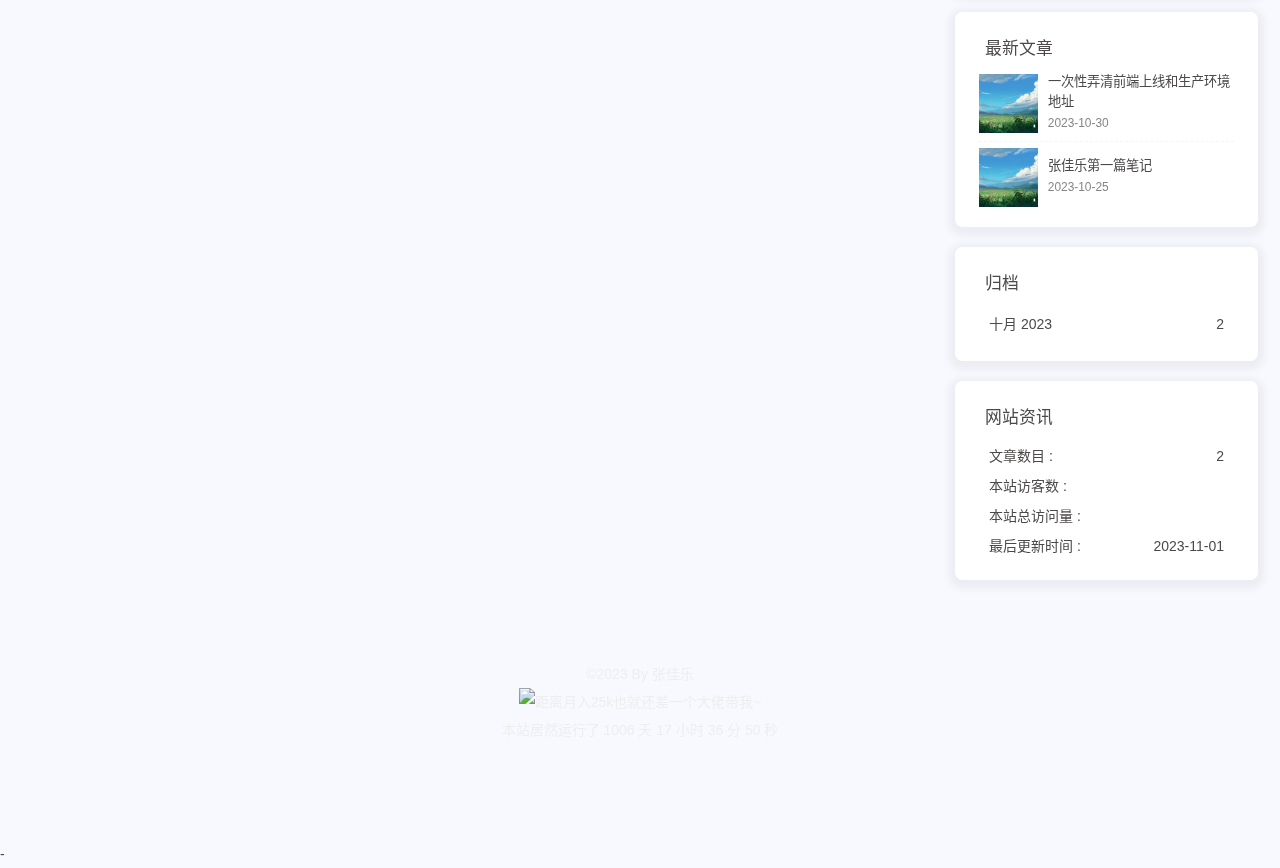
==== commit de32f343: "Site updated: 2023-11-01 16:15:14" ====
--- a/index.html
+++ b/index.html
@@ -54,7 +54,7 @@
   isHome: true,
   isHighlightShrink: true,
   isToc: false,
-  postUpdate: '2023-11-01 14:35:44'
+  postUpdate: '2023-11-01 16:15:13'
 }</script><script>(win=>{
       win.saveToLocal = {
         set: (key, value, ttl) => {
@@ -151,7 +151,7 @@
         }
       }
       detectApple()
-    })(window)</script><link rel="stylesheet" href="/css/custom.css" media="defer" onload="this.media='all'"><span id="fps"></span><script type="text/javascript" src="https://unpkg.zhimg.com/jquery@latest/dist/jquery.min.js"></script><!-- hexo injector head_end start --><link rel="stylesheet" href="https://cdn.cbd.int/hexo-butterfly-clock-anzhiyu@1.1.6/lib/clock.min.css" /><link rel="stylesheet" href="https://cdn.cbd.int/hexo-butterfly-swiper-anzhiyu@1.0.4/lib/swiper.min.css" media="print" onload="this.media='all'"><link rel="stylesheet" href="https://cdn.cbd.int/hexo-butterfly-swiper-anzhiyu@1.0.4/lib/swiperstyle.css" media="print" onload="this.media='all'"><link rel="stylesheet" href="https://npm.elemecdn.com/anzhiyu-blog@2.0.4/css/runtime/runtime.min.css" media="print" onload="this.media='all'"><link rel="stylesheet" href="https://cdn.cbd.int/hexo-butterfly-wowjs/lib/animate.min.css" media="print" onload="this.media='screen'"><link rel="stylesheet" href="https://npm.elemecdn.com/hexo-butterfly-tag-plugins-plus@latest/lib/assets/font-awesome-animation.min.css" media="defer" onload="this.media='all'"><link rel="stylesheet" href="https://npm.elemecdn.com/hexo-butterfly-tag-plugins-plus@latest/lib/tag_plugins.css" media="defer" onload="this.media='all'"><script src="https://npm.elemecdn.com/hexo-butterfly-tag-plugins-plus@latest/lib/assets/carousel-touch.js"></script><!-- hexo injector head_end end --><meta name="generator" content="Hexo 6.3.0"><link rel="alternate" href="/atom.xml" title="九梦" type="application/atom+xml">
+    })(window)</script><link rel="stylesheet" href="/css/custom.css" media="defer" onload="this.media='all'"><span id="fps"></span><script type="text/javascript" src="https://unpkg.zhimg.com/jquery@latest/dist/jquery.min.js"></script><svg aria-hidden="true" style="position:absolute; overflow:hidden; width:0; height:0"><symbol id="icon-sun" viewBox="0 0 1024 1024"><path d="M960 512l-128 128v192h-192l-128 128-128-128H192v-192l-128-128 128-128V192h192l128-128 128 128h192v192z" fill="#FFD878" p-id="8420"></path><path d="M736 512a224 224 0 1 0-448 0 224 224 0 1 0 448 0z" fill="#FFE4A9" p-id="8421"></path><path d="M512 109.248L626.752 224H800v173.248L914.752 512 800 626.752V800h-173.248L512 914.752 397.248 800H224v-173.248L109.248 512 224 397.248V224h173.248L512 109.248M512 64l-128 128H192v192l-128 128 128 128v192h192l128 128 128-128h192v-192l128-128-128-128V192h-192l-128-128z" fill="#4D5152" p-id="8422"></path><path d="M512 320c105.888 0 192 86.112 192 192s-86.112 192-192 192-192-86.112-192-192 86.112-192 192-192m0-32a224 224 0 1 0 0 448 224 224 0 0 0 0-448z" fill="#4D5152" p-id="8423"></path></symbol><symbol id="icon-moon" viewBox="0 0 1024 1024"><path d="M611.370667 167.082667a445.013333 445.013333 0 0 1-38.4 161.834666 477.824 477.824 0 0 1-244.736 244.394667 445.141333 445.141333 0 0 1-161.109334 38.058667 85.077333 85.077333 0 0 0-65.066666 135.722666A462.08 462.08 0 1 0 747.093333 102.058667a85.077333 85.077333 0 0 0-135.722666 65.024z" fill="#FFB531" p-id="11345"></path><path d="M329.728 274.133333l35.157333-35.157333a21.333333 21.333333 0 1 0-30.165333-30.165333l-35.157333 35.157333-35.114667-35.157333a21.333333 21.333333 0 0 0-30.165333 30.165333l35.114666 35.157333-35.114666 35.157334a21.333333 21.333333 0 1 0 30.165333 30.165333l35.114667-35.157333 35.157333 35.157333a21.333333 21.333333 0 1 0 30.165333-30.165333z" fill="#030835" p-id="11346"></path></symbol></svg><!-- hexo injector head_end start --><link rel="stylesheet" href="https://cdn.cbd.int/hexo-butterfly-clock-anzhiyu@1.1.6/lib/clock.min.css" /><link rel="stylesheet" href="https://npm.elemecdn.com/anzhiyu-blog@2.0.4/css/runtime/runtime.min.css" media="print" onload="this.media='all'"><link rel="stylesheet" href="https://cdn.cbd.int/hexo-butterfly-swiper-anzhiyu@1.0.4/lib/swiper.min.css" media="print" onload="this.media='all'"><link rel="stylesheet" href="https://cdn.cbd.int/hexo-butterfly-swiper-anzhiyu@1.0.4/lib/swiperstyle.css" media="print" onload="this.media='all'"><link rel="stylesheet" href="https://cdn.cbd.int/hexo-butterfly-wowjs/lib/animate.min.css" media="print" onload="this.media='screen'"><link rel="stylesheet" href="https://npm.elemecdn.com/hexo-butterfly-tag-plugins-plus@latest/lib/assets/font-awesome-animation.min.css" media="defer" onload="this.media='all'"><link rel="stylesheet" href="https://npm.elemecdn.com/hexo-butterfly-tag-plugins-plus@latest/lib/tag_plugins.css" media="defer" onload="this.media='all'"><script src="https://npm.elemecdn.com/hexo-butterfly-tag-plugins-plus@latest/lib/assets/carousel-touch.js"></script><!-- hexo injector head_end end --><meta name="generator" content="Hexo 6.3.0"><link rel="alternate" href="/atom.xml" title="九梦" type="application/atom+xml">
 </head><body><div id="loading-box" onclick="document.getElementById(&quot;loading-box&quot;).classList.add(&quot;loaded&quot;)"><div class="loading-bg"><div class="loading-img"></div><div class="loading-image-dot"></div></div></div><script>const preloader = {
   endLoading: () => {
     document.body.style.overflow = 'auto';
@@ -193,7 +193,7 @@
 博客页面开始搭建
 
 在线图片
-</div></a><div class="recent-post-arrow"></div></div></div><nav id="pagination"><div class="pagination"><span class="page-number current">1</span></div></nav></div><div class="aside-content" id="aside-content"><div class="card-widget card-info"><div class="author_top is-center"><div class="card-info-avatar"><div class="avatar-img"><img src="/img/logo.jpg" onerror="this.onerror=null;this.src='/img/friend_404.gif'" alt="avatar"/></div><div class="author-status-box"><div class="author-status"><g-emoji class="g-emoji" alias="palm_tree" fallback-src="https://lskypro.acozycotage.net/LightPicture/2022/12/fe1dc0402e623096.jpg">🐟</g-emoji><span>认真摸鱼中</span></div></div></div><div class="author-info__name">张佳乐</div><div class="author-info__description">生活明朗,万物可爱.</div></div><div class="card-info-data site-data is-center"><a href="/archives/"><div class="headline">文章</div><div class="length-num">2</div></a><a href="/tags/"><div class="headline">标签</div><div class="length-num">0</div></a><a href="/categories/"><div class="headline">分类</div><div class="length-num">0</div></a></div><a id="card-info-btn" target="_blank" rel="noopener" href="https://github.com/xxxxxx"><i class="fab fa-github"></i><span>Follow Me</span></a></div><div class="card-widget card-announcement"><div class="item-headline"><i class="fas fa-bullhorn fa-shake"></i><span>公告</span></div><div class="announcement_content"></div><div id="welcome-info"></div></div><div class="sticky_layout"><div class="card-widget card-recent-post"><div class="item-headline"><i class="fas fa-history"></i><span>最新文章</span></div><div class="aside-list"><div class="aside-list-item"><a class="thumbnail" href="/posts/undefined.html" title="一次性弄清前端上线和生产环境地址"><img src="/img/default_cover_199.png" onerror="this.onerror=null;this.src='/img/404.jpg'" alt="一次性弄清前端上线和生产环境地址"/></a><div class="content"><a class="title" href="/posts/undefined.html" title="一次性弄清前端上线和生产环境地址">一次性弄清前端上线和生产环境地址</a><time datetime="2023-10-30T02:13:28.000Z" title="发表于 2023-10-30 10:13:28">2023-10-30</time></div></div><div class="aside-list-item"><a class="thumbnail" href="/posts/31ea.html" title="张佳乐第一篇笔记"><img src="/img/default_cover_199.png" onerror="this.onerror=null;this.src='/img/404.jpg'" alt="张佳乐第一篇笔记"/></a><div class="content"><a class="title" href="/posts/31ea.html" title="张佳乐第一篇笔记">张佳乐第一篇笔记</a><time datetime="2023-10-25T03:06:16.000Z" title="发表于 2023-10-25 11:06:16">2023-10-25</time></div></div></div></div><div class="card-widget card-archives"><div class="item-headline"><i class="fas fa-archive"></i><span>归档</span></div><ul class="card-archive-list"><li class="card-archive-list-item"><a class="card-archive-list-link" href="/archives/2023/10/"><span class="card-archive-list-date">十月 2023</span><span class="card-archive-list-count">2</span></a></li></ul></div><div class="card-widget card-webinfo"><div class="item-headline"><i class="fas fa-chart-line"></i><span>网站资讯</span></div><div class="webinfo"><div class="webinfo-item"><div class="item-name">文章数目 :</div><div class="item-count">2</div></div><div class="webinfo-item"><div class="item-name">本站访客数 :</div><div class="item-count" id="busuanzi_value_site_uv"><i class="fa-solid fa-spinner fa-spin"></i></div></div><div class="webinfo-item"><div class="item-name">本站总访问量 :</div><div class="item-count" id="busuanzi_value_site_pv"><i class="fa-solid fa-spinner fa-spin"></i></div></div><div class="webinfo-item"><div class="item-name">最后更新时间 :</div><div class="item-count" id="last-push-date" data-lastPushDate="2023-11-01T06:35:44.782Z"><i class="fa-solid fa-spinner fa-spin"></i></div></div></div></div></div></div></main><footer id="footer"><div id="footer-wrap"><div class="copyright">&copy;2023 By 张佳乐</div></div></footer></div><div id="rightside"><div id="rightside-config-hide"><button id="darkmode" type="button" title="浅色和深色模式转换"><i class="fas fa-adjust"></i></button><button id="hide-aside-btn" type="button" title="单栏和双栏切换"><i class="fas fa-arrows-alt-h"></i></button></div><div id="rightside-config-show"><button id="rightside-config" type="button" title="设置"><i class="fas fa-cog fa-spin"></i></button><button id="go-up" type="button" title="回到顶部"><span class="scroll-percent"></span><i class="fas fa-arrow-up"></i></button></div></div><div><script src="/js/utils.js"></script><script src="/js/main.js"></script><script src="https://cdn.jsdelivr.net/npm/@fancyapps/ui/dist/fancybox/fancybox.umd.min.js"></script><div class="js-pjax"><script>window.typedJSFn = {
+</div></a><div class="recent-post-arrow"></div></div></div><nav id="pagination"><div class="pagination"><span class="page-number current">1</span></div></nav></div><div class="aside-content" id="aside-content"><div class="card-widget card-info"><div class="author_top is-center"><div class="card-info-avatar"><div class="avatar-img"><img src="/img/logo.jpg" onerror="this.onerror=null;this.src='/img/friend_404.gif'" alt="avatar"/></div><div class="author-status-box"><div class="author-status"><g-emoji class="g-emoji" alias="palm_tree" fallback-src="https://lskypro.acozycotage.net/LightPicture/2022/12/fe1dc0402e623096.jpg">🐟</g-emoji><span>认真摸鱼中</span></div></div></div><div class="author-info__name">张佳乐</div><div class="author-info__description">生活明朗,万物可爱.</div></div><div class="card-info-data site-data is-center"><a href="/archives/"><div class="headline">文章</div><div class="length-num">2</div></a><a href="/tags/"><div class="headline">标签</div><div class="length-num">0</div></a><a href="/categories/"><div class="headline">分类</div><div class="length-num">0</div></a></div><a id="card-info-btn" target="_blank" rel="noopener" href="https://github.com/xxxxxx"><i class="fab fa-github"></i><span>Follow Me</span></a></div><div class="card-widget card-announcement"><div class="item-headline"><i class="fas fa-bullhorn fa-shake"></i><span>公告</span></div><div class="announcement_content"></div><div id="welcome-info"></div></div><div class="sticky_layout"><div class="card-widget card-recent-post"><div class="item-headline"><i class="fas fa-history"></i><span>最新文章</span></div><div class="aside-list"><div class="aside-list-item"><a class="thumbnail" href="/posts/undefined.html" title="一次性弄清前端上线和生产环境地址"><img src="/img/default_cover_199.png" onerror="this.onerror=null;this.src='/img/404.jpg'" alt="一次性弄清前端上线和生产环境地址"/></a><div class="content"><a class="title" href="/posts/undefined.html" title="一次性弄清前端上线和生产环境地址">一次性弄清前端上线和生产环境地址</a><time datetime="2023-10-30T02:13:28.000Z" title="发表于 2023-10-30 10:13:28">2023-10-30</time></div></div><div class="aside-list-item"><a class="thumbnail" href="/posts/31ea.html" title="张佳乐第一篇笔记"><img src="/img/default_cover_199.png" onerror="this.onerror=null;this.src='/img/404.jpg'" alt="张佳乐第一篇笔记"/></a><div class="content"><a class="title" href="/posts/31ea.html" title="张佳乐第一篇笔记">张佳乐第一篇笔记</a><time datetime="2023-10-25T03:06:16.000Z" title="发表于 2023-10-25 11:06:16">2023-10-25</time></div></div></div></div><div class="card-widget card-archives"><div class="item-headline"><i class="fas fa-archive"></i><span>归档</span></div><ul class="card-archive-list"><li class="card-archive-list-item"><a class="card-archive-list-link" href="/archives/2023/10/"><span class="card-archive-list-date">十月 2023</span><span class="card-archive-list-count">2</span></a></li></ul></div><div class="card-widget card-webinfo"><div class="item-headline"><i class="fas fa-chart-line"></i><span>网站资讯</span></div><div class="webinfo"><div class="webinfo-item"><div class="item-name">文章数目 :</div><div class="item-count">2</div></div><div class="webinfo-item"><div class="item-name">本站访客数 :</div><div class="item-count" id="busuanzi_value_site_uv"><i class="fa-solid fa-spinner fa-spin"></i></div></div><div class="webinfo-item"><div class="item-name">本站总访问量 :</div><div class="item-count" id="busuanzi_value_site_pv"><i class="fa-solid fa-spinner fa-spin"></i></div></div><div class="webinfo-item"><div class="item-name">最后更新时间 :</div><div class="item-count" id="last-push-date" data-lastPushDate="2023-11-01T08:15:13.940Z"><i class="fa-solid fa-spinner fa-spin"></i></div></div></div></div></div></div></main><footer id="footer"><div id="footer-wrap"><div class="copyright">&copy;2023 By 张佳乐</div></div></footer></div><div id="rightside"><div id="rightside-config-hide"><a class="icon-V hidden" onclick="switchNightMode()" title="浅色和深色模式转换"><svg width="25" height="25" viewBox="0 0 1024 1024"><use id="modeicon" xlink:href="#icon-moon"></use></svg></a><button id="hide-aside-btn" type="button" title="单栏和双栏切换"><i class="fas fa-arrows-alt-h"></i></button></div><div id="rightside-config-show"><button id="rightside-config" type="button" title="设置"><i class="fas fa-cog fa-spin"></i></button><button id="go-up" type="button" title="回到顶部"><span class="scroll-percent"></span><i class="fas fa-arrow-up"></i></button></div></div><div class="js-pjax" id="rightMenu"><div class="rightMenu-group rightMenu-small"><a class="rightMenu-item" href="javascript:window.history.back();"><i class="fa fa-arrow-left"></i></a><a class="rightMenu-item" href="javascript:window.history.forward();"><i class="fa fa-arrow-right"></i></a><a class="rightMenu-item" href="javascript:window.location.reload();"><i class="fa fa-refresh"></i></a><a class="rightMenu-item" href="javascript:rmf.scrollToTop();"><i class="fa fa-arrow-up"></i></a></div><div class="rightMenu-group rightMenu-line hide" id="menu-text"><a class="rightMenu-item" href="javascript:rmf.copySelect();"><i class="fa fa-copy"></i><span>复制</span></a><a class="rightMenu-item" href="javascript:window.open(&quot;https://www.baidu.com/s?wd=&quot;+window.getSelection().toString());window.location.reload();"><i class="fa fa-search"></i><span>百度搜索</span></a></div><div class="rightMenu-group rightMenu-line hide" id="menu-too"><a class="rightMenu-item" href="javascript:window.open(window.getSelection().toString());window.location.reload();"><i class="fa fa-link"></i><span>转到链接</span></a></div><div class="rightMenu-group rightMenu-line hide" id="menu-paste"><a class="rightMenu-item" href="javascript:rmf.paste()"><i class="fa fa-copy"></i><span>粘贴</span></a></div><div class="rightMenu-group rightMenu-line hide" id="menu-post"><a class="rightMenu-item" href="#post-comment"><i class="fas fa-comment"></i><span>空降评论</span></a><a class="rightMenu-item" href="javascript:rmf.copyWordsLink()"><i class="fa fa-link"></i><span>复制本文地址</span></a></div><div class="rightMenu-group rightMenu-line hide" id="menu-to"><a class="rightMenu-item" href="javascript:rmf.openWithNewTab()"><i class="fa fa-window-restore"></i><span>新窗口打开</span></a><a class="rightMenu-item" id="menu-too" href="javascript:rmf.open()"><i class="fa fa-link"></i><span>转到链接</span></a><a class="rightMenu-item" href="javascript:rmf.copyLink()"><i class="fa fa-copy"></i><span>复制链接</span></a></div><div class="rightMenu-group rightMenu-line hide" id="menu-img"><a class="rightMenu-item" href="javascript:rmf.saveAs()"><i class="fa fa-download"></i><span>保存图片</span></a><a class="rightMenu-item" href="javascript:rmf.openWithNewTab()"><i class="fa fa-window-restore"></i><span>在新窗口打开</span></a><a class="rightMenu-item" href="javascript:rmf.copyLink()"><i class="fa fa-copy"></i><span>复制图片链接</span></a></div><div class="rightMenu-group rightMenu-line"><a class="rightMenu-item" href="javascript:randomPost()"><i class="fa fa-paper-plane"></i><span>随便逛逛</span></a><a class="rightMenu-item" href="javascript:switchNightMode();"><i class="fa fa-moon"></i><span>昼夜切换</span></a><a class="rightMenu-item" href="javascript:rmf.switchReadMode();"><i class="fa fa-book"></i><span>阅读模式</span></a><a class="rightMenu-item" href="/personal/about/"><i class="fa fa-info-circle"></i><span>关于博客</span></a><a class="rightMenu-item" href="javascript:toggleWinbox();"><i class="fas fa-cog"></i><span>美化设置</span></a><a class="rightMenu-item" href="javascript:rmf.fullScreen();"><i class="fas fa-expand"></i><span>切换全屏</span></a><a class="rightMenu-item" href="javascript:window.print();"><i class="fa-solid fa-print"></i><span>打印页面</span></a></div></div><div><script src="/js/utils.js"></script><script src="/js/main.js"></script><script src="https://cdn.jsdelivr.net/npm/@fancyapps/ui/dist/fancybox/fancybox.umd.min.js"></script><div class="js-pjax"><script>window.typedJSFn = {
   init: (str) => {
     window.typed = new Typed('#subtitle', Object.assign({
       strings: str,
@@ -222,7 +222,7 @@
     document.getElementById("subtitle").textContent = "Welcome to Fomalhaut🥝のTiny Home!🤣🤣🤣"
   }
 }
-typedJSFn.run(subtitleType)</script></div><script async src="/js/console.js"></script><script data-pjax src="//npm.elemecdn.com/pace-js@1.2.4/pace.min.js"></script><div class="aplayer no-destroy" data-id="8152976493" data-server="netease" data-type="playlist"   data-order="list" data-fixed="true" data-preload="auto" data-autoplay="false" data-mutex="true" ></div><canvas id="snow"></canvas><script async src="/js/snow.js"></script><script async src="/js/fps.js"></script><script src="https://cdn.staticfile.org/jquery/3.6.3/jquery.min.js"></script><script async data-pjax src="/js/txmap.js"></script><script async src="/js/title.js"></script><script async src="/js/emoji.js"></script><script id="click-heart" src="https://cdn.jsdelivr.net/npm/butterfly-extsrc/dist/click-heart.min.js" async="async" mobile="false"></script><link rel="stylesheet" href="https://cdn.jsdelivr.net/npm/aplayer/dist/APlayer.min.css" media="print" onload="this.media='all'"><script src="https://cdn.jsdelivr.net/npm/aplayer/dist/APlayer.min.js"></script><script src="https://cdn.jsdelivr.net/npm/butterfly-extsrc/metingjs/dist/Meting.min.js"></script><script src="https://cdn.jsdelivr.net/npm/pjax/pjax.min.js"></script><script>let pjaxSelectors = ["head > title","#config-diff","#body-wrap","#rightside-config-hide","#rightside-config-show",".js-pjax"]
+typedJSFn.run(subtitleType)</script></div><script async src="/js/console.js"></script><script data-pjax src="//npm.elemecdn.com/pace-js@1.2.4/pace.min.js"></script><div id="aplayer-oSEOhviA" class="aplayer no-destroy" data-id="8152976493" data-server="netease" data-type="playlist" data-mode="random" data-autoplay="false" data-listmaxheight="340px" data-preload="auto" data-theme="#e3f2f5" data-volume="0.4" mutex="true"></div>        - <canvas id="snow"></canvas><script async src="/js/snow.js"></script><script async src="/js/fps.js"></script><script src="https://cdn.staticfile.org/jquery/3.6.3/jquery.min.js"></script><script async data-pjax src="/js/txmap.js"></script><script async src="/js/title.js"></script><script async src="/js/emoji.js"></script><script async data-pjax src="/js/anzhiyu.js"></script><script async data-pjax src="/js/anzhiyufunction.js"></script><script async src="/js/anzhiyuOnlyOne.js"></script><script type="text/javascript" src="/js/rightmenu.js"></script><script src="/js/sun_moon.js" async></script><script id="click-heart" src="https://cdn.jsdelivr.net/npm/butterfly-extsrc/dist/click-heart.min.js" async="async" mobile="false"></script><link rel="stylesheet" href="https://lf6-cdn-tos.bytecdntp.com/cdn/expire-1-M/aplayer/1.10.1/APlayer.min.css" media="print" onload="this.media='all'"><script src="https://lf26-cdn-tos.bytecdntp.com/cdn/expire-1-M/aplayer/1.10.1/APlayer.min.js"></script><script src="https://npm.elemecdn.com/hexo-anzhiyu-music@1.0.1/assets/js/Meting2.min.js"></script><script src="https://cdn.jsdelivr.net/npm/pjax/pjax.min.js"></script><script>let pjaxSelectors = ["head > title","#config-diff","#body-wrap","#rightside-config-hide","#rightside-config-show",".js-pjax"]
 
 var pjax = new Pjax({
   elements: 'a:not([target="_blank"])',
@@ -288,7 +288,7 @@
   if (e.request.status === 404) {
     pjax.loadUrl('/404.html')
   }
-})</script><script async data-pjax src="//busuanzi.ibruce.info/busuanzi/2.3/busuanzi.pure.mini.js"></script><div id="local-search"><div class="search-dialog"><nav class="search-nav"><span class="search-dialog-title">搜索</span><span id="loading-status"></span><button class="search-close-button"><i class="fas fa-times"></i></button></nav><div class="is-center" id="loading-database"><i class="fas fa-spinner fa-pulse"></i><span>  数据库加载中</span></div><div class="search-wrap"><div id="local-search-input"><div class="local-search-box"><input class="local-search-box--input" placeholder="搜索文章" type="text"/></div></div><hr/><div id="local-search-results"></div><div id="local-search-stats-wrap"></div></div></div><div id="search-mask"></div><script src="/js/search/local-search.js"></script></div></div><!-- hexo injector body_end start --><script data-pjax>
+})</script><script async data-pjax src="//busuanzi.ibruce.info/busuanzi/2.3/busuanzi.pure.mini.js"></script><div id="local-search"><div class="search-dialog"><nav class="search-nav"><span class="search-dialog-title">搜索</span><span id="loading-status"></span><button class="search-close-button"><i class="fas fa-times"></i></button></nav><div class="is-center" id="loading-database"><i class="fas fa-spinner fa-pulse"></i><span>  数据库加载中</span></div><div class="search-wrap"><div id="local-search-input"><div class="local-search-box"><input class="local-search-box--input" placeholder="搜索文章" type="text"/></div></div><hr/><div id="local-search-results"></div><div id="local-search-stats-wrap"></div></div></div><div id="search-mask"></div><script src="/js/search/local-search.js"></script></div></div><div id="nav-music"><div id="nav-music-hoverTips" onclick="anzhiyu.musicToggle()">播放音乐</div><meting-js id="8152976493" server="netease" type="playlist" mutex="true" preload="none" theme="var(--anzhiyu-main)" data-lrctype="0" order="random"></meting-js></div><!-- hexo injector body_end start --><script data-pjax>
   function butterfly_clock_anzhiyu_injector_config(){
     var parent_div_git = document.getElementsByClassName('sticky_layout')[0];
     var item_html = '<div class="card-widget card-clock"><div class="card-glass"><div class="card-background"><div class="card-content"><div id="hexo_electric_clock"><img class="entered loading" id="card-clock-loading" src="https://cdn.cbd.int/hexo-butterfly-clock-anzhiyu@1.1.6/lib/loading.gif" style="height: 120px; width: 100%;" data-ll-status="loading"/></div></div></div></div></div>';
@@ -320,6 +320,30 @@
     butterfly_clock_anzhiyu_injector_config();
   }
   </script><script src="https://widget.qweather.net/simple/static/js/he-simple-common.js?v=2.0"></script><script data-pjax src="https://cdn.cbd.int/hexo-butterfly-clock-anzhiyu@1.1.6/lib/clock.min.js"></script><script data-pjax>
+  function butterfly_footer_beautify_injector_config(){
+    var parent_div_git = document.getElementById('footer-wrap');
+    var item_html = '<div id="workboard"></div><p id="ghbdages"><a class="github-badge" target="_blank" href="https://hexo.io/" style="margin-inline:5px" data-title="博客框架为Hexo_v5.4.0" title=""><img src="https://img.shields.io/badge/Frame-Hexo-blue?style=flat&amp;logo=hexo" alt=""/></a><a class="github-badge" target="_blank" href="https://butterfly.js.org/" style="margin-inline:5px" data-title="主题版本Butterfly_v4.2.2" title=""><img src="https://img.shields.io/badge/Theme-Butterfly-6513df?style=flat&amp;logo=bitdefender" alt=""/></a><a class="github-badge" target="_blank" href="https://www.jsdelivr.com/" style="margin-inline:5px" data-title="本站使用JsDelivr为静态资源提供CDN加速" title=""><img src="https://img.shields.io/badge/CDN-jsDelivr-orange?style=flat&amp;logo=jsDelivr" alt=""/></a><a class="github-badge" target="_blank" href="https://beian.miit.gov.cn/#/Integrated/index" style="margin-inline:5px" data-title="本站已在湘进行备案" title=""><img src="https://img.shields.io/badge/湘ICP备-2022004213号-e1d492?style=flat&amp;logo=[data-uri]" alt=""/></a><a class="github-badge" target="_blank" href="https://github.com/" style="margin-inline:5px" data-title="本站项目由Github托管" title=""><img src="https://img.shields.io/badge/Source-Github-d021d6?style=flat&amp;logo=GitHub" alt=""/></a><a class="github-badge" target="_blank" href="http://creativecommons.org/licenses/by-nc-sa/4.0/" style="margin-inline:5px" data-title="本站采用知识共享署名-非商业性使用-相同方式共享4.0国际许可协议进行许可" title=""><img src="https://img.shields.io/badge/Copyright-BY--NC--SA%204.0-d42328?style=flat&amp;logo=Claris" alt=""/></a></p>';
+    console.log('已挂载butterfly_footer_beautify')
+    parent_div_git.insertAdjacentHTML("beforeend",item_html)
+    }
+  var elist = 'null'.split(',');
+  var cpage = location.pathname;
+  var epage = 'all';
+  var flag = 0;
+
+  for (var i=0;i<elist.length;i++){
+    if (cpage.includes(elist[i])){
+      flag++;
+    }
+  }
+
+  if ((epage ==='all')&&(flag == 0)){
+    butterfly_footer_beautify_injector_config();
+  }
+  else if (epage === cpage){
+    butterfly_footer_beautify_injector_config();
+  }
+  </script><script async src="/js/runtime.js"></script><script data-pjax>
   function butterfly_swiper_injector_config(){
     var parent_div_git = document.getElementById('recent-posts');
     var item_html = '<div class="recent-post-item swiper_container_card" style="height: auto;width: 100%"><div id="random"><div id="random-banner"><canvas id="peoplecanvas"></canvas></div><a id="random-hover" style="width:100%;height:auto;" href="javascript:toRandomPost()" rel="external nofollow noreferrer" one-link-mark="yes"><i class="fa fa-paper-plane" style="margin-left:10px"></i><div style="margin-left:10px">随便逛逛<i class="fa-solid fa-arrow-right" style="margin-left:10px"></i></div></a></div><div class="blog-slider swiper-container-fade swiper-container-horizontal" id="swiper_container"><div class="blog-slider__wrp swiper-wrapper" style="transition-duration: 0ms;"><div class="blog-slider__item swiper-slide" style="width: 750px; opacity: 1; transform: translate3d(0px, 0px, 0px); transition-duration: 0ms;"><a class="blog-slider__img" onclick="pjax.loadUrl(&quot;posts/undefined.html&quot;);" href="javascript:void(0);" alt=""><img width="48" height="48" src="/img/default_cover_199.png" alt="" onerror="this.src=https://cdn.cbd.int/akilar-candyassets/image/loading.gif; this.onerror = null;"/></a><div class="blog-slider__content"><span class="blog-slider__code">2023-10-30</span><a class="blog-slider__title" onclick="pjax.loadUrl(&quot;posts/undefined.html&quot;);" href="javascript:void(0);" alt="">一次性弄清前端上线和生产环境地址</a><div class="blog-slider__text">再怎么看我也不知道怎么描述它的啦！</div><a class="blog-slider__button" onclick="pjax.loadUrl(&quot;posts/undefined.html&quot;);" href="javascript:void(0);" alt="">详情       </a></div></div><div class="blog-slider__item swiper-slide" style="width: 750px; opacity: 1; transform: translate3d(0px, 0px, 0px); transition-duration: 0ms;"><a class="blog-slider__img" onclick="pjax.loadUrl(&quot;posts/31ea.html&quot;);" href="javascript:void(0);" alt=""><img width="48" height="48" src="/img/default_cover_199.png" alt="" onerror="this.src=https://cdn.cbd.int/akilar-candyassets/image/loading.gif; this.onerror = null;"/></a><div class="blog-slider__content"><span class="blog-slider__code">2023-10-25</span><a class="blog-slider__title" onclick="pjax.loadUrl(&quot;posts/31ea.html&quot;);" href="javascript:void(0);" alt="">张佳乐第一篇笔记</a><div class="blog-slider__text">再怎么看我也不知道怎么描述它的啦！</div><a class="blog-slider__button" onclick="pjax.loadUrl(&quot;posts/31ea.html&quot;);" href="javascript:void(0);" alt="">详情       </a></div></div></div><div class="blog-slider__pagination swiper-pagination-clickable swiper-pagination-bullets"></div></div></div>';
@@ -343,31 +367,7 @@
   else if (epage === cpage){
     butterfly_swiper_injector_config();
   }
-  </script><script defer src="https://npm.elemecdn.com/anzhiyu-blog@1.1.6/js/swiper.min.js"></script><script defer data-pjax src="https://cdn.cbd.int/hexo-butterfly-swiper-anzhiyu@1.0.4/lib/swiper_init.js"></script><script data-pjax src="https://lf26-cdn-tos.bytecdntp.com/cdn/expire-1-M/gsap/3.9.1/gsap.min.js"></script><script defer src="https://npm.elemecdn.com/hexo-butterfly-swiper-anzhiyu@1.0.4/lib/people.min.js"></script><script async src="/anzhiyu/random.js"></script><script data-pjax>
-  function butterfly_footer_beautify_injector_config(){
-    var parent_div_git = document.getElementById('footer-wrap');
-    var item_html = '<div id="workboard"></div><p id="ghbdages"><a class="github-badge" target="_blank" href="https://hexo.io/" style="margin-inline:5px" data-title="博客框架为Hexo_v5.4.0" title=""><img src="https://img.shields.io/badge/Frame-Hexo-blue?style=flat&amp;logo=hexo" alt=""/></a><a class="github-badge" target="_blank" href="https://butterfly.js.org/" style="margin-inline:5px" data-title="主题版本Butterfly_v4.2.2" title=""><img src="https://img.shields.io/badge/Theme-Butterfly-6513df?style=flat&amp;logo=bitdefender" alt=""/></a><a class="github-badge" target="_blank" href="https://www.jsdelivr.com/" style="margin-inline:5px" data-title="本站使用JsDelivr为静态资源提供CDN加速" title=""><img src="https://img.shields.io/badge/CDN-jsDelivr-orange?style=flat&amp;logo=jsDelivr" alt=""/></a><a class="github-badge" target="_blank" href="https://beian.miit.gov.cn/#/Integrated/index" style="margin-inline:5px" data-title="本站已在湘进行备案" title=""><img src="https://img.shields.io/badge/湘ICP备-2022004213号-e1d492?style=flat&amp;logo=[data-uri]" alt=""/></a><a class="github-badge" target="_blank" href="https://github.com/" style="margin-inline:5px" data-title="本站项目由Github托管" title=""><img src="https://img.shields.io/badge/Source-Github-d021d6?style=flat&amp;logo=GitHub" alt=""/></a><a class="github-badge" target="_blank" href="http://creativecommons.org/licenses/by-nc-sa/4.0/" style="margin-inline:5px" data-title="本站采用知识共享署名-非商业性使用-相同方式共享4.0国际许可协议进行许可" title=""><img src="https://img.shields.io/badge/Copyright-BY--NC--SA%204.0-d42328?style=flat&amp;logo=Claris" alt=""/></a></p>';
-    console.log('已挂载butterfly_footer_beautify')
-    parent_div_git.insertAdjacentHTML("beforeend",item_html)
-    }
-  var elist = 'null'.split(',');
-  var cpage = location.pathname;
-  var epage = 'all';
-  var flag = 0;
-
-  for (var i=0;i<elist.length;i++){
-    if (cpage.includes(elist[i])){
-      flag++;
-    }
-  }
-
-  if ((epage ==='all')&&(flag == 0)){
-    butterfly_footer_beautify_injector_config();
-  }
-  else if (epage === cpage){
-    butterfly_footer_beautify_injector_config();
-  }
-  </script><script async src="/js/runtime.js"></script><div class="js-pjax"><script async="async">var arr = document.getElementsByClassName('recent-post-item');
+  </script><script defer src="https://npm.elemecdn.com/anzhiyu-blog@1.1.6/js/swiper.min.js"></script><script defer data-pjax src="https://cdn.cbd.int/hexo-butterfly-swiper-anzhiyu@1.0.4/lib/swiper_init.js"></script><script data-pjax src="https://lf26-cdn-tos.bytecdntp.com/cdn/expire-1-M/gsap/3.9.1/gsap.min.js"></script><script defer src="https://npm.elemecdn.com/hexo-butterfly-swiper-anzhiyu@1.0.4/lib/people.min.js"></script><script async src="/anzhiyu/random.js"></script><div class="js-pjax"><script async="async">var arr = document.getElementsByClassName('recent-post-item');
 for(var i = 0;i<arr.length;i++){
     arr[i].classList.add('wow');
     arr[i].classList.add('animate__zoomIn');
@@ -423,4 +423,4 @@
     arr[i].setAttribute('data-wow-delay', '');
     arr[i].setAttribute('data-wow-offset', '');
     arr[i].setAttribute('data-wow-iteration', '');
-  }</script></div><script defer src="https://cdn.cbd.int/hexo-butterfly-wowjs/lib/wow.min.js"></script><script defer src="https://cdn.cbd.int/hexo-butterfly-wowjs/lib/wow_init.js"></script><script async src="//at.alicdn.com/t/font_2032782_8d5kxvn09md.js"></script><!-- hexo injector body_end end --><script src="/live2dw/lib/L2Dwidget.min.js?094cbace49a39548bed64abff5988b05"></script><script>L2Dwidget.init({"tagMode":false,"debug":false,"model":{"jsonPath":"/live2dw/assets/koharu.model.json"},"display":{"position":"left","width":150,"height":300},"mobile":{"show":false},"log":false,"pluginJsPath":"lib/","pluginModelPath":"assets/","pluginRootPath":"live2dw/"});</script></body></html>+  }</script></div><script defer src="https://cdn.cbd.int/hexo-butterfly-wowjs/lib/wow.min.js"></script><script defer src="https://cdn.cbd.int/hexo-butterfly-wowjs/lib/wow_init.js"></script><script async src="//at.alicdn.com/t/font_2032782_8d5kxvn09md.js"></script><!-- hexo injector body_end end --><script src="/live2dw/lib/L2Dwidget.min.js?094cbace49a39548bed64abff5988b05"></script><script>L2Dwidget.init({"tagMode":false,"debug":false,"model":{"jsonPath":"/live2dw/assets/koharu.model.json"},"display":{"position":"left","width":150,"height":350},"mobile":{"show":false},"log":false,"pluginJsPath":"lib/","pluginModelPath":"assets/","pluginRootPath":"live2dw/"});</script></body></html>--- a/css/custom.css
+++ b/css/custom.css
@@ -199,27 +199,7 @@
   background-color: #3b70fc;
 }
 
-/* 音乐播放器 */
-
-/* .aplayer .aplayer-lrc {
-  display: none !important;
-} */
-
-.aplayer.aplayer-fixed.aplayer-narrow .aplayer-body {
-  left: -66px !important;
-  transition: all 0.3s;
-  /* 默认情况下缩进左侧66px，只留一点箭头部分 */
-}
-
-.aplayer.aplayer-fixed.aplayer-narrow .aplayer-body:hover {
-  left: 0 !important;
-  transition: all 0.3s;
-  /* 鼠标悬停是左侧缩进归零，完全显示按钮 */
-}
-
-.aplayer.aplayer-fixed {
-  z-index: 999999 !important;
-}
+
 
 /* 评论框  */
 .vwrap {
@@ -1188,4 +1168,495 @@
   height: 100%;
   width: 100%;
   background-color: rgba(0, 0, 0, .1);
+}
+
+/* 音乐播放器 */
+
+.aplayer.aplayer-narrow .aplayer-body,
+.aplayer.aplayer-narrow .aplayer-pic {
+  height: 66px;
+  width: 66px;
+}
+
+#page:has(.aplayer):has(.aplayer-body):has(.aplayer-list) #post-comment .tk-comments-container > .tk-comment {
+  border: none;
+  box-shadow: none;
+}
+
+/* 导航栏音乐 */
+@media screen and (max-width: 1300px) {
+  #nav-music {
+    display: none !important;
+  }
+}
+
+#nav-music {
+  display: flex;
+  align-items: center;
+  z-index: 9;
+  position: fixed;
+  bottom: 20px;
+  left: 20px;
+  cursor: pointer;
+  transition: 0.5s;
+  transform-origin: left bottom;
+  box-shadow: var(--anzhiyu-shadow-border);
+  border-radius: 40px;
+  overflow: hidden;
+}
+
+#nav-music:active {
+  transform: scale(0.97);
+}
+
+#nav-music.playing {
+  box-shadow: 0 0px 12px -3px var(--anzhiyu-none);
+  animation: playingShadow 5s linear infinite;
+}
+
+@keyframes playingShadow {
+  0% {
+    box-shadow: 0 0px 12px -3px var(--anzhiyu-none);
+  }
+
+  50% {
+    box-shadow: 0 0px 12px 0px var(--anzhiyu-main);
+  }
+
+  100% {
+    box-shadow: 0 0px 12px -3px var(--anzhiyu-none);
+  }
+}
+
+#nav-music .aplayer.aplayer-withlrc .aplayer-pic {
+  height: 25px;
+  width: 25px;
+  border-radius: 40px;
+  z-index: 1;
+  transition: 0.3s;
+  transform: rotate(0deg) scale(1);
+  border: var(--style-border-always);
+  animation: changeright 24s linear infinite;
+  animation-play-state: paused;
+}
+
+#nav-music.playing .aplayer.aplayer-withlrc .aplayer-pic {
+  box-shadow: 0 0 14px #ffffffa6;
+  transform: rotate(0deg) scale(1.1);
+  border-color: var(--anzhiyu-white);
+  animation-play-state: running;
+}
+
+@keyframes changeright {
+  0% {
+    transform: rotate(0deg) scale(1.1);
+    box-shadow: 0 0 2px #ffffff00;
+  }
+
+  25% {
+    transform: rotate(90deg) scale(1.1);
+    box-shadow: 0 0 14px #ffffff;
+  }
+
+  50% {
+    transform: rotate(180deg) scale(1.1);
+    box-shadow: 0 0 2px #ffffff00;
+  }
+
+  75% {
+    transform: rotate(270deg) scale(1.1);
+    box-shadow: 0 0 14px #ffffff;
+  }
+
+  100% {
+    transform: rotate(360deg) scale(1.1);
+    box-shadow: 0 0 2px #ffffff00;
+  }
+}
+
+#nav-music .aplayer.aplayer-withlrc .aplayer-info {
+  height: 100%;
+  color: var(--anzhiyu-fontcolor);
+  margin: 0;
+  padding: 0;
+  display: flex;
+  align-items: center;
+}
+
+#nav-music.playing .aplayer.aplayer-withlrc .aplayer-info {
+  color: var(--anzhiyu-white);
+}
+
+#nav-music.playing #nav-music-hoverTips {
+  width: 0;
+  opacity: 0;
+}
+#nav-music #nav-music-hoverTips {
+  color: var(--anzhiyu-white);
+  background: var(--anzhiyu-main);
+  width: 100%;
+  height: 100%;
+  position: absolute;
+  top: 0;
+  left: 0;
+  align-items: center;
+  justify-content: center;
+  display: flex;
+  border-radius: 40px;
+  opacity: 0;
+  font-size: 12px;
+  z-index: 2;
+  transition: 0.3s;
+}
+
+#nav-music:hover:not(.playing) #nav-music-hoverTips {
+  opacity: 1;
+}
+
+#nav-music
+  .aplayer
+  .aplayer-info
+  .aplayer-controller
+  .aplayer-bar-wrap:hover
+  .aplayer-bar
+  .aplayer-played
+  .aplayer-thumb {
+  display: none;
+}
+
+#nav-music .aplayer {
+  background: var(--card-bg);
+  border-radius: 60px;
+  height: 41px;
+  display: flex;
+  margin: 0;
+  transition: 0.3s;
+  border: var(--style-border);
+  box-shadow: none;
+}
+
+#nav-music.playing .aplayer {
+  background: var(--anzhiyu-main-op-deep);
+  border: var(--style-border-hover);
+  backdrop-filter: saturate(180%) blur(20px);
+  backdrop-filter: blur(20px);
+}
+
+#nav-music .aplayer .aplayer-notice {
+  display: none;
+}
+
+#nav-music .aplayer .aplayer-miniswitcher {
+  display: none;
+}
+
+#nav-music .aplayer .aplayer-body {
+  position: relative;
+  display: flex;
+  align-items: center;
+}
+
+#nav-music .aplayer-list {
+  display: none;
+}
+
+#nav-music .aplayer .aplayer-info .aplayer-music {
+  margin: 0;
+  display: flex;
+  align-items: center;
+  padding: 0 12px 0 8px;
+  cursor: pointer;
+  z-index: 1;
+  height: 100%;
+}
+
+#nav-music .aplayer .aplayer-info .aplayer-controller .aplayer-time {
+  display: none;
+}
+
+#nav-music .aplayer .aplayer-info .aplayer-music .aplayer-author {
+  display: none;
+}
+
+#nav-music .aplayer.aplayer-withlist .aplayer-info {
+  border: none;
+}
+
+#nav-music .aplayer .aplayer-pic .aplayer-button {
+  bottom: 50%;
+  right: 50%;
+  transform: translate(50%, 50%);
+  margin: 0;
+  transition: 0.3s;
+}
+#nav-music .aplayer .aplayer-pic:has(.aplayer-button.aplayer-play) {
+  animation-play-state: paused;
+  transform: rotate(0deg) scale(1) !important;
+}
+#nav-music .aplayer.aplayer-withlrc .aplayer-pic {
+  margin-left: 8px;
+}
+#nav-music .aplayer .aplayer-info .aplayer-music .aplayer-title {
+  cursor: pointer;
+  line-height: 1;
+  display: inline-block;
+  white-space: nowrap;
+  max-width: 120px;
+  overflow: hidden;
+  text-overflow: ellipsis;
+  transition: 0.3s;
+  user-select: none;
+}
+
+#nav-music .aplayer .aplayer-info .aplayer-controller {
+  position: absolute;
+  width: 100%;
+  height: 100%;
+  top: 0;
+  left: 0;
+}
+
+#nav-music .aplayer .aplayer-info .aplayer-controller .aplayer-bar-wrap {
+  margin: 0;
+  padding: 0;
+}
+
+#nav-music .aplayer .aplayer-info .aplayer-controller .aplayer-bar-wrap .aplayer-bar {
+  height: 100%;
+  background: none;
+}
+
+#nav-music .aplayer .aplayer-info .aplayer-controller .aplayer-bar-wrap .aplayer-bar .aplayer-loaded {
+  display: none;
+}
+
+#nav-music .aplayer .aplayer-info .aplayer-controller .aplayer-bar-wrap .aplayer-bar .aplayer-played {
+  height: 100%;
+  opacity: 0.1;
+  background-color: var(--anzhiyu-white) !important;
+  animation: lightBar 5s ease infinite;
+  animation-play-state: paused;
+}
+
+#nav-music.playing .aplayer .aplayer-info .aplayer-controller .aplayer-bar-wrap .aplayer-bar .aplayer-played {
+  animation-play-state: running;
+}
+
+@keyframes lightBar {
+  0% {
+    opacity: 0.1;
+  }
+
+  60% {
+    opacity: 0.3;
+  }
+
+  100% {
+    opacity: 0.1;
+  }
+}
+
+/* 歌词 */
+#nav-music .aplayer.aplayer-withlrc .aplayer-lrc {
+  width: 0;
+  opacity: 0;
+  transition: 0.3s;
+  margin-top: -2px;
+  padding: 5px 0;
+}
+#nav-music.stretch .aplayer.aplayer-withlrc .aplayer-lrc {
+  margin-left: 8px;
+}
+#nav-music.stretch .aplayer.aplayer-withlrc .aplayer-lrc {
+  width: 200px;
+  margin-bottom: 0;
+  opacity: 1;
+}
+
+#nav-music .aplayer .aplayer-lrc p.aplayer-lrc-current {
+  color: var(--anzhiyu-white);
+  border: none;
+}
+
+#nav-music .aplayer .aplayer-lrc:after,
+#nav-music .aplayer .aplayer-lrc:before {
+  display: none;
+}
+
+#nav-music .aplayer .aplayer-lrc p {
+  color: #ffffffb3;
+}
+
+#nav-music .aplayer .aplayer-pic {
+  pointer-events: none;
+}
+#nav-music .aplayer .aplayer-pic .aplayer-button {
+  pointer-events: all;
+}
+
+/* 颜色 */
+:root {
+  --anzhiyu-theme-op: #4259ef23;
+  --anzhiyu-card-bg-none: rgba(255, 255, 255, 0);
+  --anzhiyu-main-op-deep: var(--anzhiyu-theme-op-deep) !important;
+  --anzhiyu-gray-op: #9999992b;
+  --anzhiyu-theme-top: var(--anzhiyu-theme);
+  --anzhiyu-white: #fff;
+  --anzhiyu-white-op: rgba(255, 255, 255, 0.2);
+  --anzhiyu-black: #000;
+  --anzhiyu-black-op: rgba(0, 0, 0, 0.2);
+  --anzhiyu-none: rgba(0, 0, 0, 0);
+  --anzhiyu-gray: #999999;
+  --anzhiyu-yellow: #ffc93e;
+  --anzhiyu-orange: #e38100;
+  --anzhiyu-border-radius: 8px;
+  --anzhiyu-main: var(--anzhiyu-theme);
+  --anzhiyu-main-op: var(--anzhiyu-theme-op);
+  --anzhiyu-shadow-theme: 0 8px 12px -3px var(--anzhiyu-theme-op);
+  --anzhiyu-shadow-main: 0 8px 12px -3px var(--anzhiyu-main-op);
+  --anzhiyu-shadow-blue: 0 8px 12px -3px rgba(40, 109, 234, 0.2);
+  --anzhiyu-shadow-white: 0 8px 12px -3px rgba(255, 255, 255, 0.2);
+  --anzhiyu-shadow-black: 0 0 12px 4px rgba(0, 0, 0, 0.05);
+  --anzhiyu-shadow-yellow: 0px 38px 77px -26px rgba(255, 201, 62, 0.12);
+  --anzhiyu-shadow-red: 0 8px 12px -3px #ee7d7936;
+  --anzhiyu-shadow-green: 0 8px 12px -3px #87ee7936;
+  --anzhiyu-shadow-border: 0 8px 16px -4px #2c2d300c;
+  --anzhiyu-shadow-blackdeep: 0 2px 16px -3px rgba(0, 0, 0, 0.15);
+  --anzhiyu-logo-color: linear-gradient(215deg, #4584ff 30%, #ff7676 70%);
+  --style-border: 1px solid var(--anzhiyu-card-border);
+  --anzhiyu-blue-main: #3b70fc;
+  --style-border-hover: 1px solid var(--anzhiyu-main);
+  --style-border-dashed: 1px dashed var(--anzhiyu-theme-op);
+  --style-border-avatar: 4px solid var(--anzhiyu-background);
+  --style-border-always: 1px solid var(--anzhiyu-card-border);
+  --style-border-none: 1px solid transparent;
+  --anzhiyu-white-acrylic1: #fefeff !important;
+  --anzhiyu-white-acrylic2: #fcfdff !important;
+  --anzhiyu-black-acrylic2: #08080a !important;
+  --anzhiyu-black-acrylic1: #0b0b0e !important;
+  --anzhiyu-main-none: #b8b8b800 !important;
+}
+
+[data-theme="light"] {
+  --anzhiyu-theme-op-deep: #4259efdd;
+  --global-bg: #f7f9fe;
+  --anzhiyu-theme: #3b70fc;
+  --anzhiyu-theme-deep: #1856fb;
+  --anzhiyu-theme-op: #4259ef23;
+  --anzhiyu-blue: #3b70fc;
+  --anzhiyu-red: #d8213c;
+  --anzhiyu-pink: #ff7c7c;
+  --anzhiyu-green: #57bd6a;
+  --anzhiyu-fontcolor: #363636;
+  --anzhiyu-background: #f7f9fe;
+  --anzhiyu-reverse: #000;
+  --anzhiyu-maskbg: rgba(255, 255, 255, 0.6);
+  --anzhiyu-maskbgdeep: rgba(255, 255, 255, 0.85);
+  --anzhiyu-hovertext: var(--anzhiyu-theme);
+  --anzhiyu-ahoverbg: #f7f7fa;
+  --anzhiyu-lighttext: var(--anzhiyu-main);
+  --anzhiyu-secondtext: rgba(60, 60, 67, 0.6);
+  --anzhiyu-scrollbar: rgba(60, 60, 67, 0.4);
+  --anzhiyu-card-btn-bg: #edf0f7;
+  --anzhiyu-post-blockquote-bg: #fafcff;
+  --anzhiyu-post-tabs-bg: #f2f5f8;
+  --anzhiyu-secondbg: #f1f3f8;
+  --anzhiyu-shadow-nav: 0 5px 12px -5px rgba(102, 68, 68, 0.05);
+  --anzhiyu-card-bg: #fff;
+  --anzhiyu-shadow-lightblack: 0 5px 12px -5px rgba(102, 68, 68, 0);
+  --anzhiyu-shadow-light2black: 0 5px 12px -5px rgba(102, 68, 68, 0);
+  --anzhiyu-card-border: #e3e8f7;
+}
+
+[data-theme="dark"] {
+  --anzhiyu-theme-op-deep: #0084ffdd;
+  --global-bg: #18171d;
+  --anzhiyu-theme: #0084ff;
+  --anzhiyu-theme-deep: #0076e5;
+  --anzhiyu-theme-op: #0084ff23;
+  --anzhiyu-blue: #0084ff;
+  --anzhiyu-red: #ff3842;
+  --anzhiyu-pink: #ff7c7c;
+  --anzhiyu-green: #57bd6a;
+  --anzhiyu-fontcolor: #f7f7fa;
+  --anzhiyu-background: #18171d;
+  --anzhiyu-reverse: #fff;
+  --anzhiyu-maskbg: rgba(0, 0, 0, 0.6);
+  --anzhiyu-maskbgdeep: rgba(0, 0, 0, 0.85);
+  --anzhiyu-hovertext: #0a84ff;
+  --anzhiyu-ahoverbg: #fff;
+  --anzhiyu-lighttext: #f2b94b;
+  --anzhiyu-secondtext: #a1a2b8;
+  --anzhiyu-scrollbar: rgba(200, 200, 223, 0.4);
+  --anzhiyu-card-btn-bg: #30343f;
+  --anzhiyu-post-blockquote-bg: #000;
+  --anzhiyu-post-tabs-bg: #121212;
+  --anzhiyu-secondbg: #30343f;
+  --anzhiyu-shadow-nav: 0 5px 20px 0px rgba(28, 28, 28, 0.4);
+  --anzhiyu-card-bg: #1d1b26;
+  --anzhiyu-shadow-lightblack: 0 5px 12px -5px rgba(102, 68, 68, 0);
+  --anzhiyu-shadow-light2black: 0 5px 12px -5px rgba(102, 68, 68, 0);
+  --anzhiyu-card-border: #42444a;
+}
+
+/* 右键菜单 */
+#rightMenu {
+  display: none;
+  position: fixed;
+  width: 160px;
+  height: fit-content;
+  top: 10%;
+  left: 10%;
+    /* 菜单面板背景色 */
+  background-color: var(--card-bg);
+    /* 菜单面板文字颜色 */
+  border: 1px solid var(--font-color);
+  border-radius: 8px;
+  z-index: 100;
+}
+#rightMenu .rightMenu-group {
+  padding: 7px 6px;
+}
+#rightMenu .rightMenu-group:not(:nth-last-child(1)) {
+  border-bottom: 1px solid var(--font-color);
+}
+#rightMenu .rightMenu-group.rightMenu-small {
+  display: flex;
+  justify-content: space-between;
+}
+#rightMenu .rightMenu-group .rightMenu-item {
+  height: 30px;
+  line-height: 30px;
+  border-radius: 8px;
+  transition: 0.3s;
+  color: var(--font-color);
+}
+#rightMenu .rightMenu-group.rightMenu-line .rightMenu-item {
+  display: flex;
+  height: 40px;
+  line-height: 40px;
+  padding: 0 4px;
+}
+#rightMenu .rightMenu-group .rightMenu-item:hover {
+    /* 鼠标悬浮选项颜色 */
+  background-color: var(--text-bg-hover);
+}
+#rightMenu .rightMenu-group .rightMenu-item i {
+  display: inline-block;
+  text-align: center;
+  line-height: 30px;
+  width: 30px;
+  height: 30px;
+  padding: 0 5px;
+}
+#rightMenu .rightMenu-group .rightMenu-item span {
+  line-height: 30px;
+}
+
+#rightMenu .rightMenu-group.rightMenu-line .rightMenu-item * {
+  height: 40px;
+  line-height: 40px;
+}
+.rightMenu-group.hide {
+  display: none;
 }